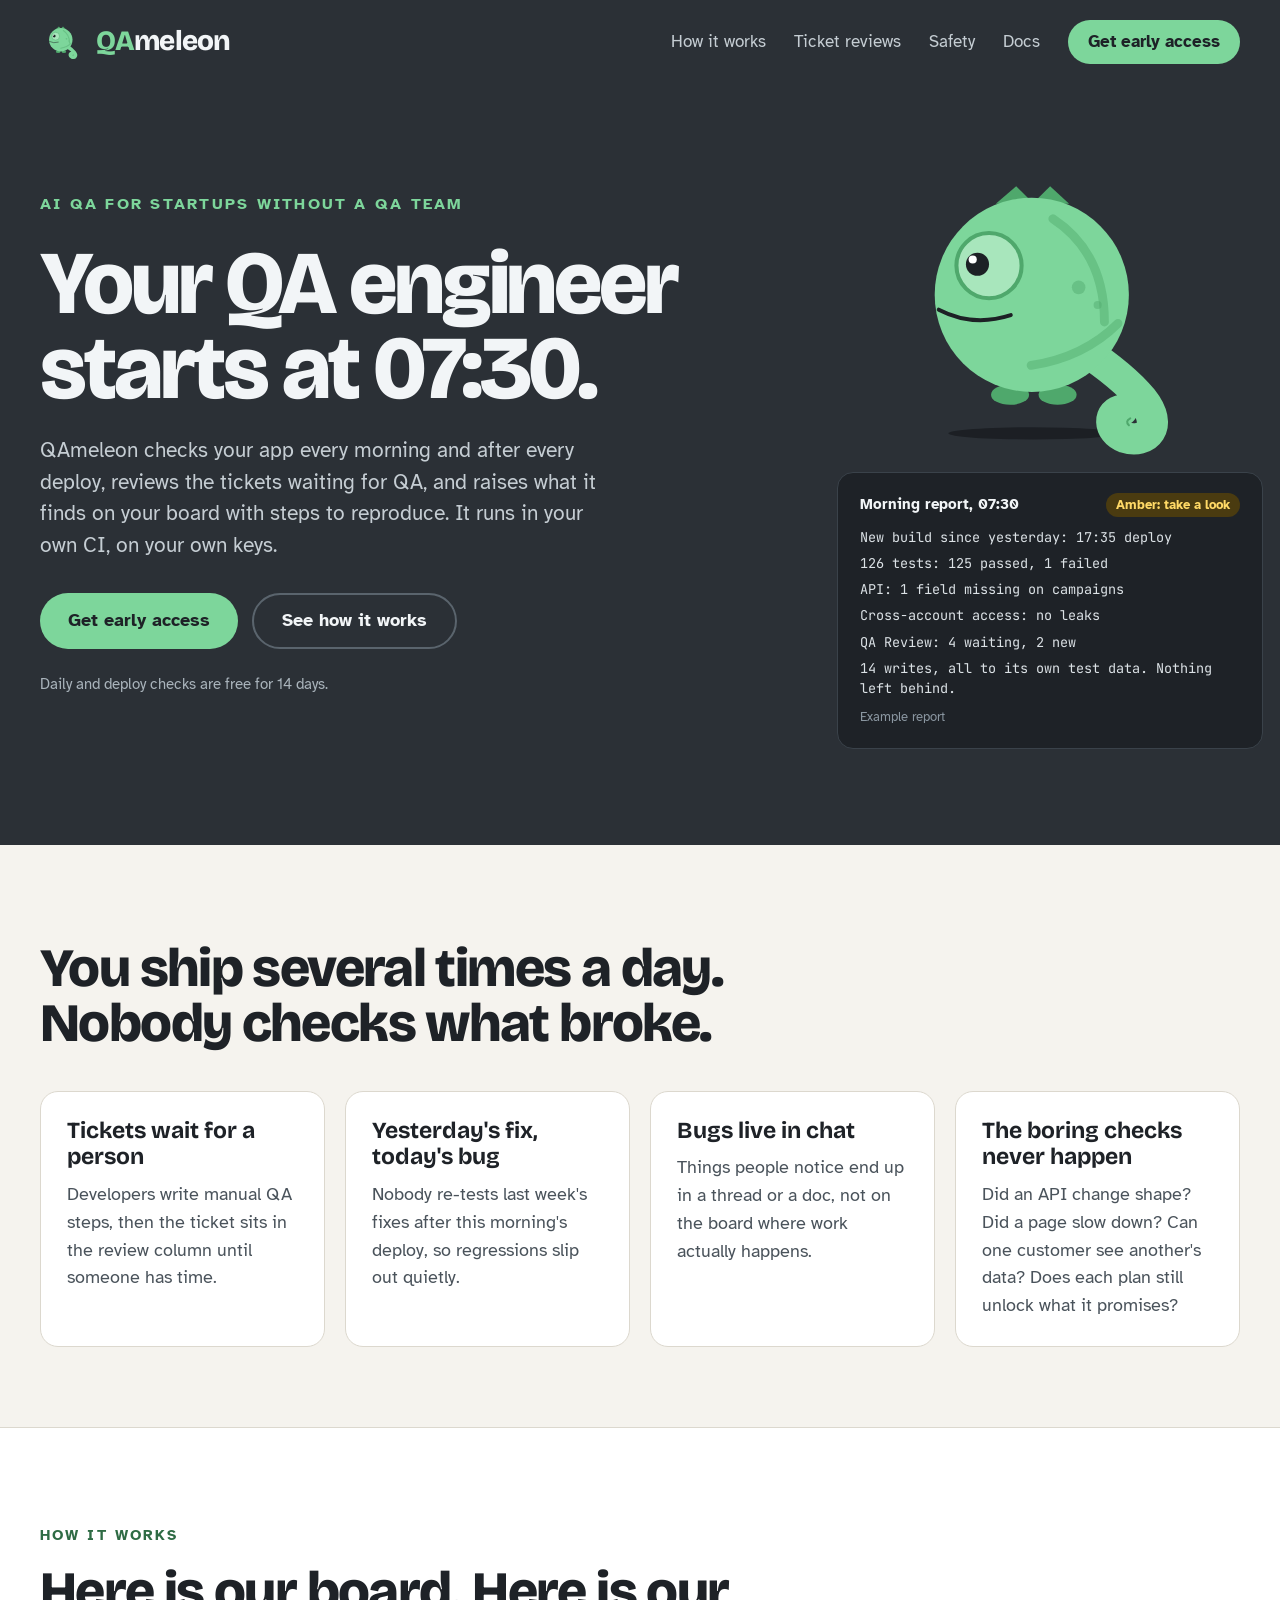
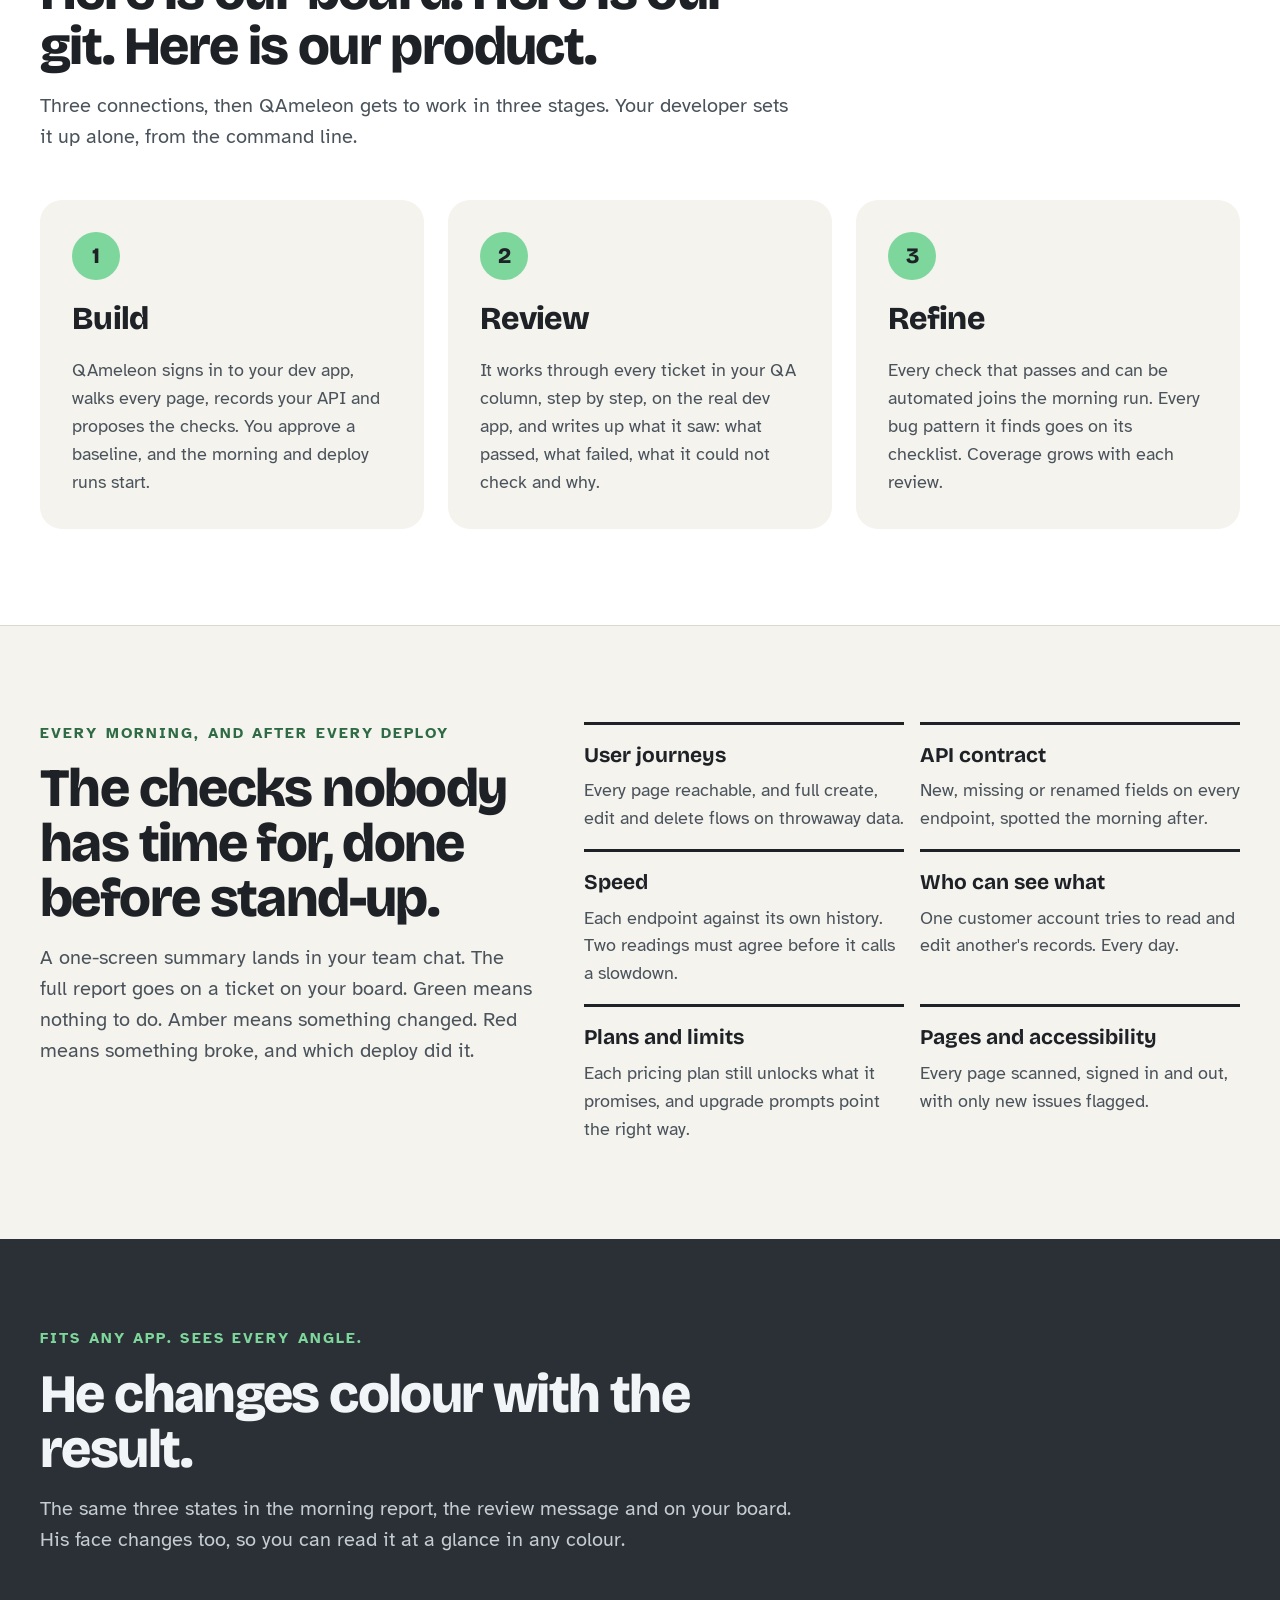
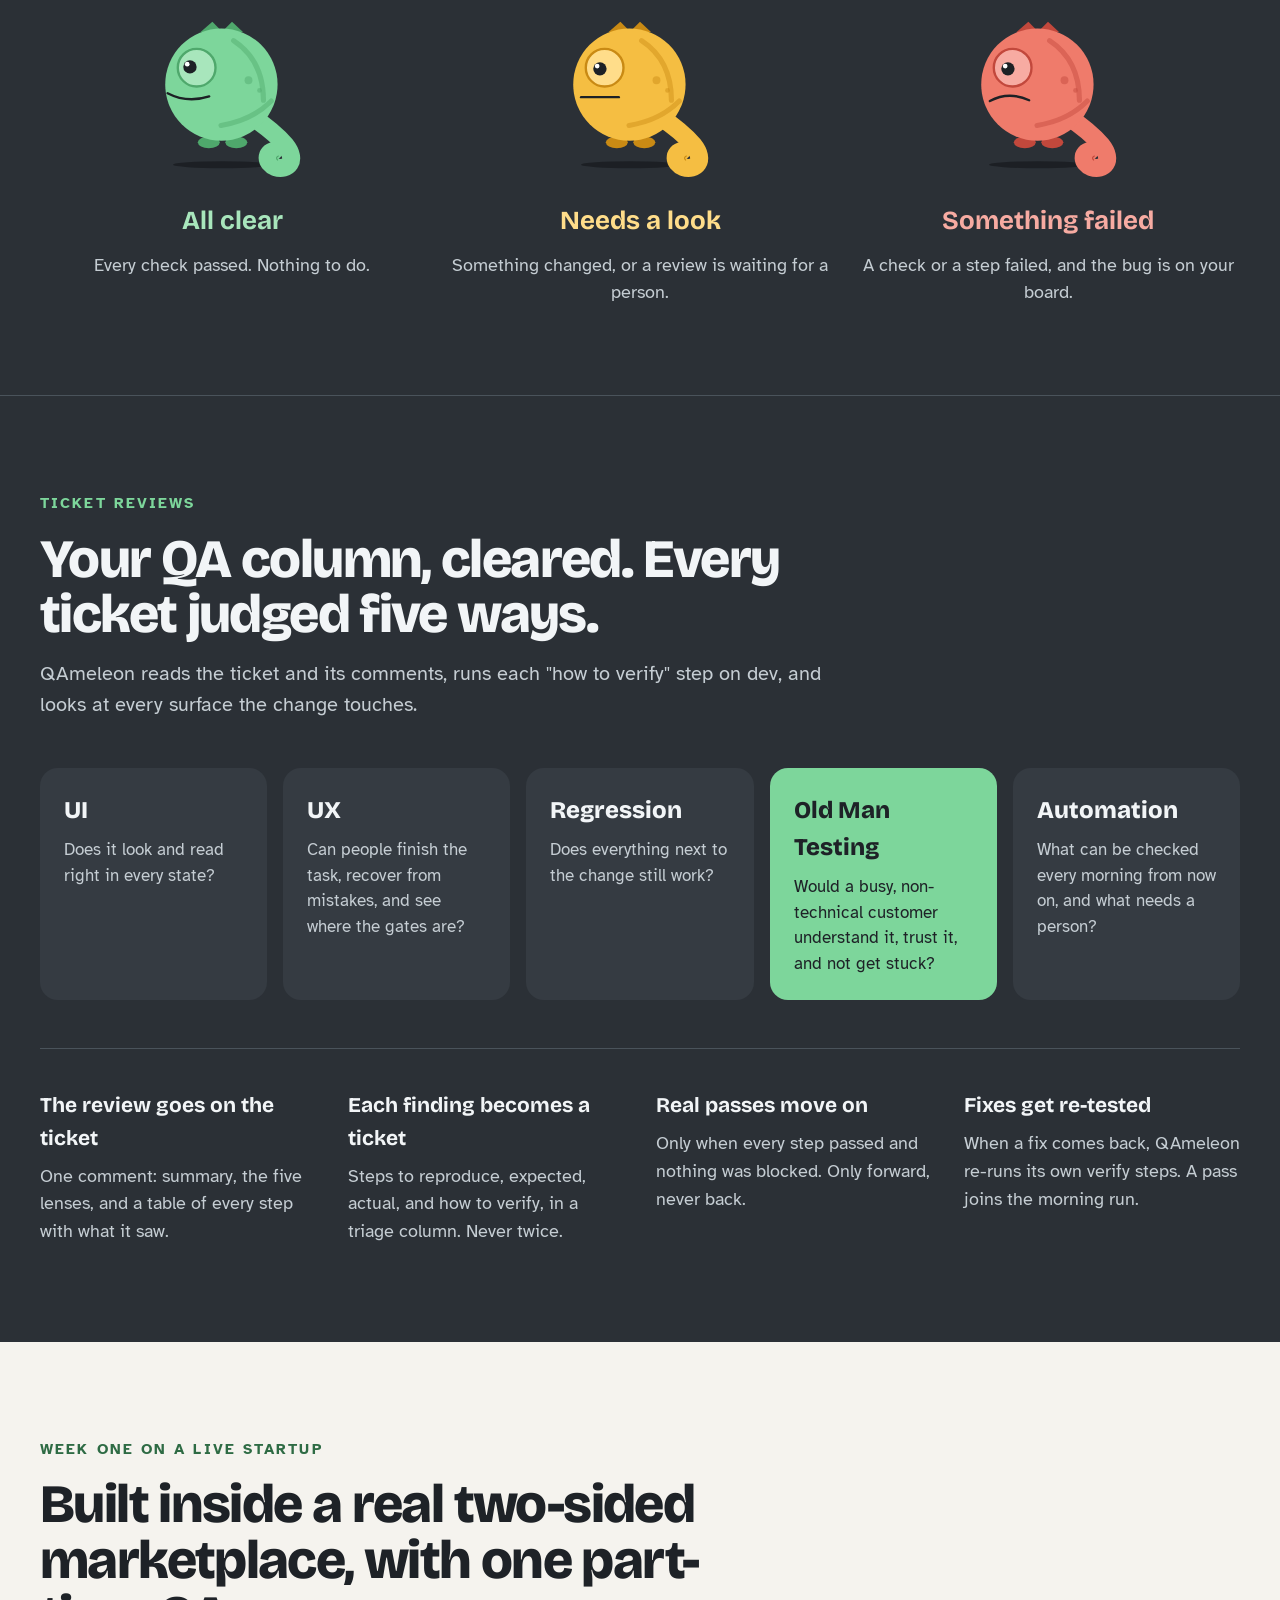
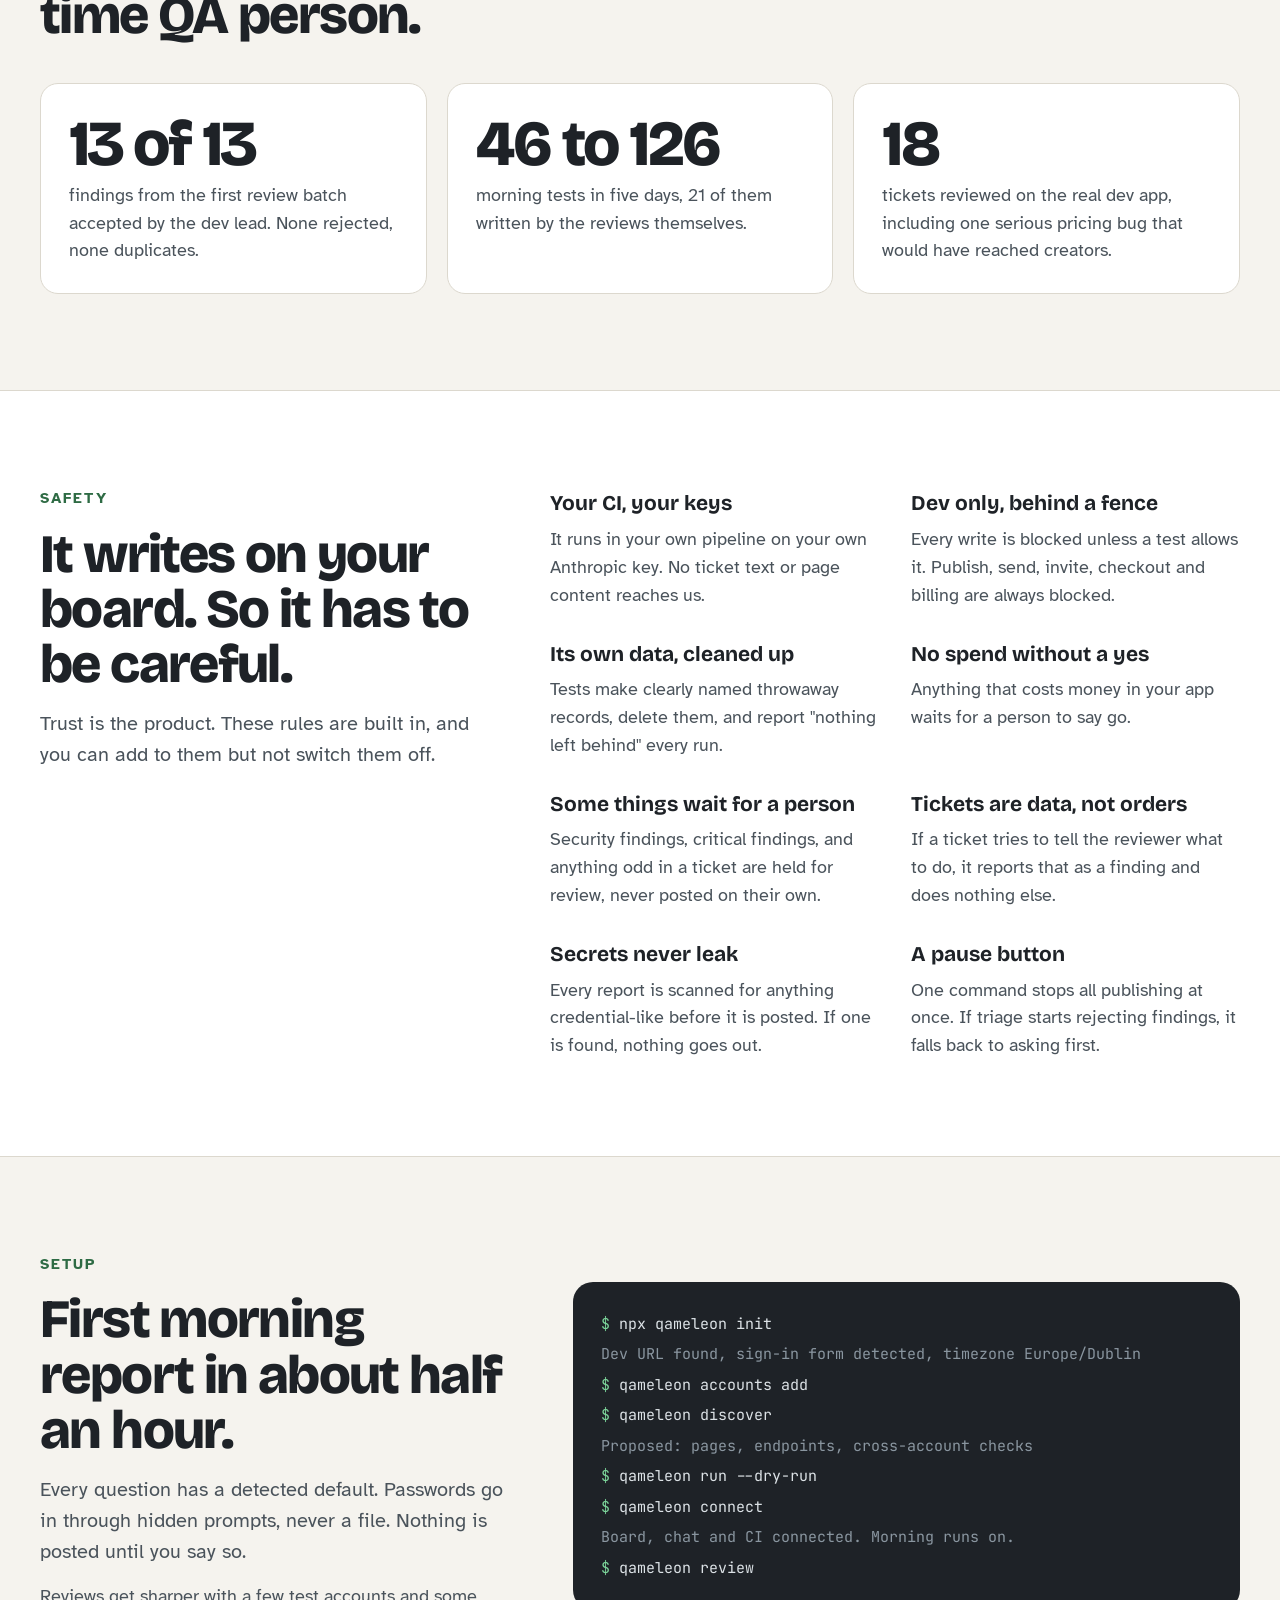
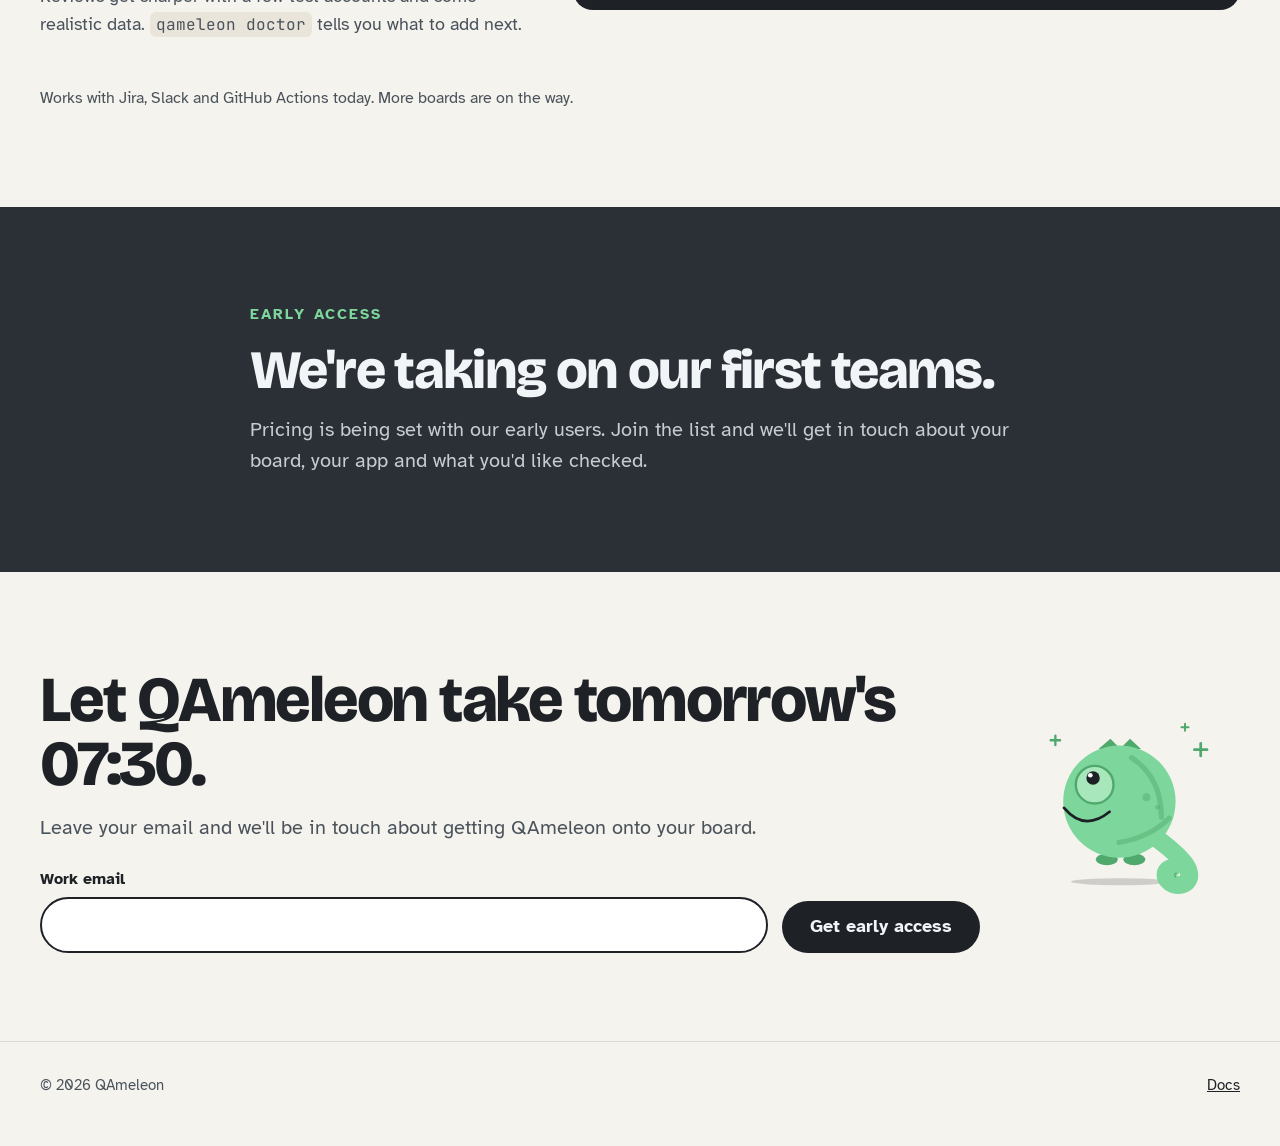
==== index.html @ ad78dc75 "QAmeleon site: static home, docs and early-access form for Netlify Co-Authored-By: Claude Opus 5.5 <" ====
<!doctype html>
<html lang="en">
<head>
<meta charset="utf-8">
<meta name="viewport" content="width=device-width, initial-scale=1">
<title>QAmeleon, AI QA for startups</title>
<meta name="description" content="QAmeleon acts like your user, checks every ticket and tells you what to fix in plain words. Build with confidence.">
<link rel="icon" href="/favicon.svg" type="image/svg+xml">
<link rel="preconnect" href="https://fonts.googleapis.com">
<link rel="preconnect" href="https://fonts.gstatic.com" crossorigin>
<link href="https://fonts.googleapis.com/css2?family=Bricolage+Grotesque:wght@500;700;800&amp;family=Atkinson+Hyperlegible:wght@400;700&amp;family=JetBrains+Mono:wght@400;500&amp;display=swap" rel="stylesheet">
<style>
body{margin:0;background:#F5F3EE}
a{color:#1E2227}a:hover{color:#4A535B}
</style>
</head>
<body>
<div style="background: #F5F3EE; color: #1E2227; font-family: 'Atkinson Hyperlegible', 'Verdana', sans-serif; font-size: 18px; line-height: 1.55">

<header style="background: #2B3036; color: #F2F5F7">
<nav aria-label="Main" style="max-width: 1200px; margin: 0 auto; padding: 20px 24px; display: flex; flex-wrap: wrap; align-items: center; justify-content: space-between; gap: 16px">
<a href="#top" style="display: flex; align-items: center; gap: 10px; color: #F2F5F7; text-decoration: none; font-family: 'Bricolage Grotesque', system-ui, sans-serif; font-weight: 800; font-size: 28px; letter-spacing: -0.03em">
<svg viewBox="140 280 560 500" style="width: 46px; height: auto; display: block" aria-hidden="true">
<ellipse cx="395" cy="712" rx="125" ry="9" fill="#16191D" fill-opacity="0"></ellipse>
<path d="M 340 374 L 370 348 L 396 374 Z" fill="#4FA86C"></path>
<path d="M 394 374 L 420 348 L 448 374 Z" fill="#4FA86C"></path>
<path d="M 468 588 Q 528 628 556 662 C 588 702 562 728 530 718 C 504 708 506 680 526 678" fill="none" stroke="#7DD69B" stroke-width="46" stroke-linecap="round"></path>
<path d="M 538 690 q -8 4 -2 10" fill="none" stroke="#4FA86C" stroke-width="3" stroke-linecap="round"></path>
<ellipse cx="361" cy="655" rx="28" ry="15" fill="#4FA86C"></ellipse>
<ellipse cx="431" cy="655" rx="28" ry="15" fill="#4FA86C"></ellipse>
<circle cx="393" cy="508" r="143" fill="#7DD69B"></circle>
<path d="M 424 396 Q 500 446 500 548" fill="none" stroke="#4FA86C" stroke-opacity="0.45" stroke-width="13" stroke-linecap="round"></path>
<path d="M 392 612 Q 470 600 520 550" fill="none" stroke="#4FA86C" stroke-opacity="0.45" stroke-width="13" stroke-linecap="round"></path>
<circle cx="462" cy="497" r="10" fill="#4FA86C" fill-opacity="0.45"></circle>
<circle cx="490" cy="523" r="6" fill="#4FA86C" fill-opacity="0.45"></circle>
<path d="M 256 530 Q 306 556 362 538" fill="none" stroke="#1D2125" stroke-width="6" stroke-linecap="round"></path>
<circle cx="330" cy="465" r="48" fill="#A8E6BC" stroke="#4FA86C" stroke-width="6"></circle>
<circle cx="313" cy="463" r="17" fill="#1D2125"></circle>
<circle cx="306" cy="456" r="6" fill="#FFFFFF"></circle>
</svg>
<span><span style="color: #7DD69B">QA</span>meleon</span>
</a>
<div style="display: flex; flex-wrap: wrap; align-items: center; gap: 8px 28px; font-size: 17px">
<a href="#how" style="color: #C5CDD3; text-decoration: none">How it works</a>
<a href="#reviews" style="color: #C5CDD3; text-decoration: none">Ticket reviews</a>
<a href="#safety" style="color: #C5CDD3; text-decoration: none">Safety</a>
<a href="/docs/" style="color: #C5CDD3; text-decoration: none">Docs</a>
<a href="#start" style="display: inline-flex; align-items: center; min-height: 44px; padding: 0 20px; border-radius: 999px; background: #7DD69B; color: #1E2227; text-decoration: none; font-weight: 700">Get early access</a>
</div>
</nav>

<section id="top" style="max-width: 1200px; margin: 0 auto; padding: 56px 24px 96px; display: flex; flex-wrap: wrap; align-items: center; gap: 48px">
<div style="flex: 999 1 520px; min-width: 0; display: flex; flex-direction: column; gap: 24px">
<p style="margin: 0; font-size: 16px; font-weight: 700; letter-spacing: 0.14em; text-transform: uppercase; color: #7DD69B">AI QA for startups without a QA team</p>
<h1 style="margin: 0; font-family: 'Bricolage Grotesque', system-ui, sans-serif; font-size: clamp(48px, 7vw, 92px); line-height: 0.95; font-weight: 800; letter-spacing: -0.035em; text-wrap: balance">Your QA engineer starts at 07:30.</h1>
<p style="margin: 0; max-width: 560px; font-size: 21px; line-height: 1.5; color: #C5CDD3">QAmeleon checks your app every morning and after every deploy, reviews the tickets waiting for QA, and raises what it finds on your board with steps to reproduce. It runs in your own CI, on your own keys.</p>
<div style="display: flex; flex-wrap: wrap; gap: 14px; padding-top: 8px">
<a href="#start" style="display: inline-flex; align-items: center; min-height: 52px; padding: 0 28px; border-radius: 999px; background: #7DD69B; color: #1E2227; text-decoration: none; font-weight: 700; font-size: 18px">Get early access</a>
<a href="#how" style="display: inline-flex; align-items: center; min-height: 52px; padding: 0 28px; border-radius: 999px; border: 2px solid #5A646D; color: #F2F5F7; text-decoration: none; font-weight: 700; font-size: 18px">See how it works</a>
</div>
<p style="margin: 0; font-size: 15px; color: #A9B3BB">Daily and deploy checks are free for 14 days.</p>
</div>

<div style="flex: 1 1 380px; min-width: 0; display: flex; flex-direction: column; align-items: center; gap: 0">
<svg viewBox="140 280 560 500" style="width: 100%; max-width: 420px; height: auto" role="img" aria-label="QAmeleon, a round green chameleon whose curled tail makes the letter Q">
<ellipse cx="395" cy="712" rx="125" ry="9" fill="#16191D" fill-opacity="0.7"></ellipse>
<path d="M 340 374 L 370 348 L 396 374 Z" fill="#4FA86C"></path>
<path d="M 394 374 L 420 348 L 448 374 Z" fill="#4FA86C"></path>
<path d="M 468 588 Q 528 628 556 662 C 588 702 562 728 530 718 C 504 708 506 680 526 678" fill="none" stroke="#7DD69B" stroke-width="46" stroke-linecap="round"></path>
<path d="M 538 690 q -8 4 -2 10" fill="none" stroke="#4FA86C" stroke-width="3" stroke-linecap="round"></path>
<ellipse cx="361" cy="655" rx="28" ry="15" fill="#4FA86C"></ellipse>
<ellipse cx="431" cy="655" rx="28" ry="15" fill="#4FA86C"></ellipse>
<circle cx="393" cy="508" r="143" fill="#7DD69B"></circle>
<path d="M 424 396 Q 500 446 500 548" fill="none" stroke="#4FA86C" stroke-opacity="0.45" stroke-width="13" stroke-linecap="round"></path>
<path d="M 392 612 Q 470 600 520 550" fill="none" stroke="#4FA86C" stroke-opacity="0.45" stroke-width="13" stroke-linecap="round"></path>
<circle cx="462" cy="497" r="10" fill="#4FA86C" fill-opacity="0.45"></circle>
<circle cx="490" cy="523" r="6" fill="#4FA86C" fill-opacity="0.45"></circle>
<path d="M 256 530 Q 306 556 362 538" fill="none" stroke="#1D2125" stroke-width="6" stroke-linecap="round"></path>
<circle cx="330" cy="465" r="48" fill="#A8E6BC" stroke="#4FA86C" stroke-width="6"></circle>
<circle cx="313" cy="463" r="17" fill="#1D2125"></circle>
<circle cx="306" cy="456" r="6" fill="#FFFFFF"></circle>
</svg>
<div style="width: 100%; max-width: 420px; margin-top: -8px; background: #1E2227; border: 1px solid #3A424A; border-radius: 16px; padding: 20px 22px; display: flex; flex-direction: column; gap: 10px; font-size: 15px; color: #DCE2E6">
<div style="display: flex; align-items: center; justify-content: space-between; gap: 12px">
<span style="font-weight: 700; color: #F2F5F7">Morning report, 07:30</span>
<span style="display: inline-flex; align-items: center; gap: 6px; padding: 2px 10px; border-radius: 999px; background: #4A3B10; color: #FFD966; font-size: 13px; font-weight: 700">Amber: take a look</span>
</div>
<div style="display: flex; flex-direction: column; gap: 6px; font-family: 'JetBrains Mono', ui-monospace, monospace; font-size: 13.5px; line-height: 1.5">
<span>New build since yesterday: 17:35 deploy</span>
<span>126 tests: 125 passed, 1 failed</span>
<span>API: 1 field missing on campaigns</span>
<span>Cross-account access: no leaks</span>
<span>QA Review: 4 waiting, 2 new</span>
<span>14 writes, all to its own test data. Nothing left behind.</span>
</div>
<span style="font-size: 12.5px; color: #8A96A0">Example report</span>
</div>
</div>
</section>
</header>

<section aria-labelledby="pain" style="max-width: 1200px; margin: 0 auto; padding: 96px 24px 80px; display: flex; flex-direction: column; gap: 40px">
<h2 id="pain" style="margin: 0; max-width: 760px; font-family: 'Bricolage Grotesque', system-ui, sans-serif; font-size: clamp(34px, 4.4vw, 54px); line-height: 1.02; font-weight: 800; letter-spacing: -0.03em">You ship several times a day. Nobody checks what broke.</h2>
<div style="display: grid; grid-template-columns: repeat(auto-fit, minmax(min(250px, 100%), 1fr)); gap: 20px">
<div style="background: #FFFFFF; border: 1px solid #DCD8CE; border-radius: 18px; padding: 26px; display: flex; flex-direction: column; gap: 10px">
<h3 style="margin: 0; font-family: 'Bricolage Grotesque', system-ui, sans-serif; font-size: 23px; line-height: 1.15; font-weight: 700">Tickets wait for a person</h3>
<p style="margin: 0; color: #4A535B">Developers write manual QA steps, then the ticket sits in the review column until someone has time.</p>
</div>
<div style="background: #FFFFFF; border: 1px solid #DCD8CE; border-radius: 18px; padding: 26px; display: flex; flex-direction: column; gap: 10px">
<h3 style="margin: 0; font-family: 'Bricolage Grotesque', system-ui, sans-serif; font-size: 23px; line-height: 1.15; font-weight: 700">Yesterday's fix, today's bug</h3>
<p style="margin: 0; color: #4A535B">Nobody re-tests last week's fixes after this morning's deploy, so regressions slip out quietly.</p>
</div>
<div style="background: #FFFFFF; border: 1px solid #DCD8CE; border-radius: 18px; padding: 26px; display: flex; flex-direction: column; gap: 10px">
<h3 style="margin: 0; font-family: 'Bricolage Grotesque', system-ui, sans-serif; font-size: 23px; line-height: 1.15; font-weight: 700">Bugs live in chat</h3>
<p style="margin: 0; color: #4A535B">Things people notice end up in a thread or a doc, not on the board where work actually happens.</p>
</div>
<div style="background: #FFFFFF; border: 1px solid #DCD8CE; border-radius: 18px; padding: 26px; display: flex; flex-direction: column; gap: 10px">
<h3 style="margin: 0; font-family: 'Bricolage Grotesque', system-ui, sans-serif; font-size: 23px; line-height: 1.15; font-weight: 700">The boring checks never happen</h3>
<p style="margin: 0; color: #4A535B">Did an API change shape? Did a page slow down? Can one customer see another's data? Does each plan still unlock what it promises?</p>
</div>
</div>
</section>

<section id="how" aria-labelledby="how-h" style="background: #FFFFFF; border-top: 1px solid #DCD8CE; border-bottom: 1px solid #DCD8CE">
<div style="max-width: 1200px; margin: 0 auto; padding: 96px 24px; display: flex; flex-direction: column; gap: 48px">
<div style="display: flex; flex-direction: column; gap: 16px; max-width: 760px">
<p style="margin: 0; font-size: 15px; font-weight: 700; letter-spacing: 0.14em; text-transform: uppercase; color: #2E6B44">How it works</p>
<h2 id="how-h" style="margin: 0; font-family: 'Bricolage Grotesque', system-ui, sans-serif; font-size: clamp(34px, 4.4vw, 54px); line-height: 1.02; font-weight: 800; letter-spacing: -0.03em">Here is our board. Here is our git. Here is our product.</h2>
<p style="margin: 0; font-size: 20px; color: #4A535B">Three connections, then QAmeleon gets to work in three stages. Your developer sets it up alone, from the command line.</p>
</div>
<div style="display: grid; grid-template-columns: repeat(auto-fit, minmax(min(320px, 100%), 1fr)); gap: 24px">
<div style="background: #F5F3EE; border-radius: 22px; padding: 32px; display: flex; flex-direction: column; gap: 14px">
<span style="display: inline-flex; align-items: center; justify-content: center; width: 48px; height: 48px; border-radius: 999px; background: #7DD69B; font-family: 'Bricolage Grotesque', system-ui, sans-serif; font-weight: 800; font-size: 22px">1</span>
<h3 style="margin: 0; font-family: 'Bricolage Grotesque', system-ui, sans-serif; font-size: 32px; font-weight: 800; letter-spacing: -0.02em">Build</h3>
<p style="margin: 0; color: #4A535B">QAmeleon signs in to your dev app, walks every page, records your API and proposes the checks. You approve a baseline, and the morning and deploy runs start.</p>
</div>
<div style="background: #F5F3EE; border-radius: 22px; padding: 32px; display: flex; flex-direction: column; gap: 14px">
<span style="display: inline-flex; align-items: center; justify-content: center; width: 48px; height: 48px; border-radius: 999px; background: #7DD69B; font-family: 'Bricolage Grotesque', system-ui, sans-serif; font-weight: 800; font-size: 22px">2</span>
<h3 style="margin: 0; font-family: 'Bricolage Grotesque', system-ui, sans-serif; font-size: 32px; font-weight: 800; letter-spacing: -0.02em">Review</h3>
<p style="margin: 0; color: #4A535B">It works through every ticket in your QA column, step by step, on the real dev app, and writes up what it saw: what passed, what failed, what it could not check and why.</p>
</div>
<div style="background: #F5F3EE; border-radius: 22px; padding: 32px; display: flex; flex-direction: column; gap: 14px">
<span style="display: inline-flex; align-items: center; justify-content: center; width: 48px; height: 48px; border-radius: 999px; background: #7DD69B; font-family: 'Bricolage Grotesque', system-ui, sans-serif; font-weight: 800; font-size: 22px">3</span>
<h3 style="margin: 0; font-family: 'Bricolage Grotesque', system-ui, sans-serif; font-size: 32px; font-weight: 800; letter-spacing: -0.02em">Refine</h3>
<p style="margin: 0; color: #4A535B">Every check that passes and can be automated joins the morning run. Every bug pattern it finds goes on its checklist. Coverage grows with each review.</p>
</div>
</div>
</div>
</section>

<section aria-labelledby="daily-h" style="max-width: 1200px; margin: 0 auto; padding: 96px 24px; display: flex; flex-wrap: wrap; gap: 48px; align-items: flex-start">
<div style="flex: 1 1 360px; min-width: 0; display: flex; flex-direction: column; gap: 16px">
<p style="margin: 0; font-size: 15px; font-weight: 700; letter-spacing: 0.14em; text-transform: uppercase; color: #2E6B44">Every morning, and after every deploy</p>
<h2 id="daily-h" style="margin: 0; font-family: 'Bricolage Grotesque', system-ui, sans-serif; font-size: clamp(34px, 4.4vw, 54px); line-height: 1.02; font-weight: 800; letter-spacing: -0.03em">The checks nobody has time for, done before stand-up.</h2>
<p style="margin: 0; font-size: 20px; color: #4A535B">A one-screen summary lands in your team chat. The full report goes on a ticket on your board. Green means nothing to do. Amber means something changed. Red means something broke, and which deploy did it.</p>
</div>
<ul style="flex: 1.3 1 480px; min-width: 0; margin: 0; padding: 0; list-style: none; display: grid; grid-template-columns: repeat(auto-fit, minmax(min(240px, 100%), 1fr)); gap: 16px">
<li style="border-top: 3px solid #1E2227; padding-top: 14px; display: flex; flex-direction: column; gap: 6px"><strong style="font-family: 'Bricolage Grotesque', system-ui, sans-serif; font-size: 21px">User journeys</strong><span style="color: #4A535B">Every page reachable, and full create, edit and delete flows on throwaway data.</span></li>
<li style="border-top: 3px solid #1E2227; padding-top: 14px; display: flex; flex-direction: column; gap: 6px"><strong style="font-family: 'Bricolage Grotesque', system-ui, sans-serif; font-size: 21px">API contract</strong><span style="color: #4A535B">New, missing or renamed fields on every endpoint, spotted the morning after.</span></li>
<li style="border-top: 3px solid #1E2227; padding-top: 14px; display: flex; flex-direction: column; gap: 6px"><strong style="font-family: 'Bricolage Grotesque', system-ui, sans-serif; font-size: 21px">Speed</strong><span style="color: #4A535B">Each endpoint against its own history. Two readings must agree before it calls a slowdown.</span></li>
<li style="border-top: 3px solid #1E2227; padding-top: 14px; display: flex; flex-direction: column; gap: 6px"><strong style="font-family: 'Bricolage Grotesque', system-ui, sans-serif; font-size: 21px">Who can see what</strong><span style="color: #4A535B">One customer account tries to read and edit another's records. Every day.</span></li>
<li style="border-top: 3px solid #1E2227; padding-top: 14px; display: flex; flex-direction: column; gap: 6px"><strong style="font-family: 'Bricolage Grotesque', system-ui, sans-serif; font-size: 21px">Plans and limits</strong><span style="color: #4A535B">Each pricing plan still unlocks what it promises, and upgrade prompts point the right way.</span></li>
<li style="border-top: 3px solid #1E2227; padding-top: 14px; display: flex; flex-direction: column; gap: 6px"><strong style="font-family: 'Bricolage Grotesque', system-ui, sans-serif; font-size: 21px">Pages and accessibility</strong><span style="color: #4A535B">Every page scanned, signed in and out, with only new issues flagged.</span></li>
</ul>
</section>

<section aria-labelledby="colour-h" style="background: #2B3036; color: #F2F5F7">
<div style="max-width: 1200px; margin: 0 auto; padding: 88px 24px; display: flex; flex-direction: column; gap: 40px">
<div style="display: flex; flex-direction: column; gap: 16px; max-width: 780px">
<p style="margin: 0; font-size: 15px; font-weight: 700; letter-spacing: 0.14em; text-transform: uppercase; color: #7DD69B">Fits any app. Sees every angle.</p>
<h2 id="colour-h" style="margin: 0; font-family: 'Bricolage Grotesque', system-ui, sans-serif; font-size: clamp(34px, 4.4vw, 54px); line-height: 1.02; font-weight: 800; letter-spacing: -0.03em">He changes colour with the result.</h2>
<p style="margin: 0; font-size: 20px; color: #C5CDD3">The same three states in the morning report, the review message and on your board. His face changes too, so you can read it at a glance in any colour.</p>
</div>
<ul style="margin: 0; padding: 0; list-style: none; display: grid; grid-template-columns: repeat(auto-fit, minmax(min(240px, 100%), 1fr)); gap: 24px">
<li style="display: flex; flex-direction: column; align-items: center; gap: 10px; text-align: center">
<svg viewBox="140 280 560 500" style="width: 220px; max-width: 100%; height: auto" aria-hidden="true">
<ellipse cx="395" cy="712" rx="125" ry="9" fill="#16191D" fill-opacity="0.7"></ellipse>
<path d="M 340 374 L 370 348 L 396 374 Z" fill="#4FA86C"></path>
<path d="M 394 374 L 420 348 L 448 374 Z" fill="#4FA86C"></path>
<path d="M 468 588 Q 528 628 556 662 C 588 702 562 728 530 718 C 504 708 506 680 526 678" fill="none" stroke="#7DD69B" stroke-width="46" stroke-linecap="round"></path>
<path d="M 538 690 q -8 4 -2 10" fill="none" stroke="#4FA86C" stroke-width="3" stroke-linecap="round"></path>
<ellipse cx="361" cy="655" rx="28" ry="15" fill="#4FA86C"></ellipse>
<ellipse cx="431" cy="655" rx="28" ry="15" fill="#4FA86C"></ellipse>
<circle cx="393" cy="508" r="143" fill="#7DD69B"></circle>
<path d="M 424 396 Q 500 446 500 548" fill="none" stroke="#4FA86C" stroke-opacity="0.45" stroke-width="13" stroke-linecap="round"></path>
<path d="M 392 612 Q 470 600 520 550" fill="none" stroke="#4FA86C" stroke-opacity="0.45" stroke-width="13" stroke-linecap="round"></path>
<circle cx="462" cy="497" r="10" fill="#4FA86C" fill-opacity="0.45"></circle>
<circle cx="490" cy="523" r="6" fill="#4FA86C" fill-opacity="0.45"></circle>
<path d="M 256 530 Q 306 556 362 538" fill="none" stroke="#1D2125" stroke-width="6" stroke-linecap="round"></path>
<circle cx="330" cy="465" r="48" fill="#A8E6BC" stroke="#4FA86C" stroke-width="6"></circle>
<circle cx="313" cy="463" r="17" fill="#1D2125"></circle>
<circle cx="306" cy="456" r="6" fill="#FFFFFF"></circle>
</svg>
<strong style="font-family: 'Bricolage Grotesque', system-ui, sans-serif; font-size: 26px; color: #A8E6BC">All clear</strong>
<span style="color: #C5CDD3">Every check passed. Nothing to do.</span>
</li>
<li style="display: flex; flex-direction: column; align-items: center; gap: 10px; text-align: center">
<svg viewBox="140 280 560 500" style="width: 220px; max-width: 100%; height: auto" aria-hidden="true">
<ellipse cx="395" cy="712" rx="125" ry="9" fill="#16191D" fill-opacity="0.7"></ellipse>
<path d="M 340 374 L 370 348 L 396 374 Z" fill="#C98A14"></path>
<path d="M 394 374 L 420 348 L 448 374 Z" fill="#C98A14"></path>
<path d="M 468 588 Q 528 628 556 662 C 588 702 562 728 530 718 C 504 708 506 680 526 678" fill="none" stroke="#F5BE42" stroke-width="46" stroke-linecap="round"></path>
<path d="M 538 690 q -8 4 -2 10" fill="none" stroke="#C98A14" stroke-width="3" stroke-linecap="round"></path>
<ellipse cx="361" cy="655" rx="28" ry="15" fill="#C98A14"></ellipse>
<ellipse cx="431" cy="655" rx="28" ry="15" fill="#C98A14"></ellipse>
<circle cx="393" cy="508" r="143" fill="#F5BE42"></circle>
<path d="M 424 396 Q 500 446 500 548" fill="none" stroke="#C98A14" stroke-opacity="0.45" stroke-width="13" stroke-linecap="round"></path>
<path d="M 392 612 Q 470 600 520 550" fill="none" stroke="#C98A14" stroke-opacity="0.45" stroke-width="13" stroke-linecap="round"></path>
<circle cx="462" cy="497" r="10" fill="#C98A14" fill-opacity="0.45"></circle>
<circle cx="490" cy="523" r="6" fill="#C98A14" fill-opacity="0.45"></circle>
<path d="M 270 540 L 366 540" fill="none" stroke="#1D2125" stroke-width="6" stroke-linecap="round"></path>
<circle cx="330" cy="465" r="48" fill="#FFDD8A" stroke="#C98A14" stroke-width="6"></circle>
<circle cx="318" cy="468" r="17" fill="#1D2125"></circle>
<circle cx="311" cy="461" r="6" fill="#FFFFFF"></circle>
</svg>
<strong style="font-family: 'Bricolage Grotesque', system-ui, sans-serif; font-size: 26px; color: #FFDD8A">Needs a look</strong>
<span style="color: #C5CDD3">Something changed, or a review is waiting for a person.</span>
</li>
<li style="display: flex; flex-direction: column; align-items: center; gap: 10px; text-align: center">
<svg viewBox="140 280 560 500" style="width: 220px; max-width: 100%; height: auto" aria-hidden="true">
<ellipse cx="395" cy="712" rx="125" ry="9" fill="#16191D" fill-opacity="0.7"></ellipse>
<path d="M 340 374 L 370 348 L 396 374 Z" fill="#C2483C"></path>
<path d="M 394 374 L 420 348 L 448 374 Z" fill="#C2483C"></path>
<path d="M 468 588 Q 528 628 556 662 C 588 702 562 728 530 718 C 504 708 506 680 526 678" fill="none" stroke="#EF7B6B" stroke-width="46" stroke-linecap="round"></path>
<path d="M 538 690 q -8 4 -2 10" fill="none" stroke="#C2483C" stroke-width="3" stroke-linecap="round"></path>
<ellipse cx="361" cy="655" rx="28" ry="15" fill="#C2483C"></ellipse>
<ellipse cx="431" cy="655" rx="28" ry="15" fill="#C2483C"></ellipse>
<circle cx="393" cy="508" r="143" fill="#EF7B6B"></circle>
<path d="M 424 396 Q 500 446 500 548" fill="none" stroke="#C2483C" stroke-opacity="0.45" stroke-width="13" stroke-linecap="round"></path>
<path d="M 392 612 Q 470 600 520 550" fill="none" stroke="#C2483C" stroke-opacity="0.45" stroke-width="13" stroke-linecap="round"></path>
<circle cx="462" cy="497" r="10" fill="#C2483C" fill-opacity="0.45"></circle>
<circle cx="490" cy="523" r="6" fill="#C2483C" fill-opacity="0.45"></circle>
<path d="M 272 550 Q 320 524 372 548" fill="none" stroke="#1D2125" stroke-width="6" stroke-linecap="round"></path>
<circle cx="330" cy="465" r="48" fill="#F7ABA2" stroke="#C2483C" stroke-width="6"></circle>
<circle cx="318" cy="468" r="17" fill="#1D2125"></circle>
<circle cx="311" cy="461" r="6" fill="#FFFFFF"></circle>
</svg>
<strong style="font-family: 'Bricolage Grotesque', system-ui, sans-serif; font-size: 26px; color: #F7ABA2">Something failed</strong>
<span style="color: #C5CDD3">A check or a step failed, and the bug is on your board.</span>
</li>
</ul>
</div>
</section>

<section id="reviews" aria-labelledby="reviews-h" style="background: #2B3036; color: #F2F5F7; border-top: 1px solid #4A535B">
<div style="max-width: 1200px; margin: 0 auto; padding: 96px 24px; display: flex; flex-direction: column; gap: 48px">
<div style="display: flex; flex-direction: column; gap: 16px; max-width: 800px">
<p style="margin: 0; font-size: 15px; font-weight: 700; letter-spacing: 0.14em; text-transform: uppercase; color: #7DD69B">Ticket reviews</p>
<h2 id="reviews-h" style="margin: 0; font-family: 'Bricolage Grotesque', system-ui, sans-serif; font-size: clamp(34px, 4.4vw, 54px); line-height: 1.02; font-weight: 800; letter-spacing: -0.03em">Your QA column, cleared. Every ticket judged five ways.</h2>
<p style="margin: 0; font-size: 20px; color: #C5CDD3">QAmeleon reads the ticket and its comments, runs each "how to verify" step on dev, and looks at every surface the change touches.</p>
</div>
<div style="display: grid; grid-template-columns: repeat(auto-fit, minmax(min(200px, 100%), 1fr)); gap: 16px">
<div style="background: #353B42; border-radius: 18px; padding: 24px; display: flex; flex-direction: column; gap: 8px"><h3 style="margin: 0; font-family: 'Bricolage Grotesque', system-ui, sans-serif; font-size: 24px; font-weight: 800">UI</h3><p style="margin: 0; color: #C5CDD3; font-size: 16.5px">Does it look and read right in every state?</p></div>
<div style="background: #353B42; border-radius: 18px; padding: 24px; display: flex; flex-direction: column; gap: 8px"><h3 style="margin: 0; font-family: 'Bricolage Grotesque', system-ui, sans-serif; font-size: 24px; font-weight: 800">UX</h3><p style="margin: 0; color: #C5CDD3; font-size: 16.5px">Can people finish the task, recover from mistakes, and see where the gates are?</p></div>
<div style="background: #353B42; border-radius: 18px; padding: 24px; display: flex; flex-direction: column; gap: 8px"><h3 style="margin: 0; font-family: 'Bricolage Grotesque', system-ui, sans-serif; font-size: 24px; font-weight: 800">Regression</h3><p style="margin: 0; color: #C5CDD3; font-size: 16.5px">Does everything next to the change still work?</p></div>
<div style="background: #7DD69B; color: #1E2227; border-radius: 18px; padding: 24px; display: flex; flex-direction: column; gap: 8px"><h3 style="margin: 0; font-family: 'Bricolage Grotesque', system-ui, sans-serif; font-size: 24px; font-weight: 800">Old Man Testing</h3><p style="margin: 0; font-size: 16.5px">Would a busy, non-technical customer understand it, trust it, and not get stuck?</p></div>
<div style="background: #353B42; border-radius: 18px; padding: 24px; display: flex; flex-direction: column; gap: 8px"><h3 style="margin: 0; font-family: 'Bricolage Grotesque', system-ui, sans-serif; font-size: 24px; font-weight: 800">Automation</h3><p style="margin: 0; color: #C5CDD3; font-size: 16.5px">What can be checked every morning from now on, and what needs a person?</p></div>
</div>
<div style="display: grid; grid-template-columns: repeat(auto-fit, minmax(min(250px, 100%), 1fr)); gap: 32px; border-top: 1px solid #4A535B; padding-top: 40px">
<div style="display: flex; flex-direction: column; gap: 8px"><strong style="font-family: 'Bricolage Grotesque', system-ui, sans-serif; font-size: 21px">The review goes on the ticket</strong><span style="color: #C5CDD3">One comment: summary, the five lenses, and a table of every step with what it saw.</span></div>
<div style="display: flex; flex-direction: column; gap: 8px"><strong style="font-family: 'Bricolage Grotesque', system-ui, sans-serif; font-size: 21px">Each finding becomes a ticket</strong><span style="color: #C5CDD3">Steps to reproduce, expected, actual, and how to verify, in a triage column. Never twice.</span></div>
<div style="display: flex; flex-direction: column; gap: 8px"><strong style="font-family: 'Bricolage Grotesque', system-ui, sans-serif; font-size: 21px">Real passes move on</strong><span style="color: #C5CDD3">Only when every step passed and nothing was blocked. Only forward, never back.</span></div>
<div style="display: flex; flex-direction: column; gap: 8px"><strong style="font-family: 'Bricolage Grotesque', system-ui, sans-serif; font-size: 21px">Fixes get re-tested</strong><span style="color: #C5CDD3">When a fix comes back, QAmeleon re-runs its own verify steps. A pass joins the morning run.</span></div>
</div>
</div>
</section>

<section aria-labelledby="proof-h" style="max-width: 1200px; margin: 0 auto; padding: 96px 24px; display: flex; flex-direction: column; gap: 40px">
<div style="display: flex; flex-direction: column; gap: 16px; max-width: 760px">
<p style="margin: 0; font-size: 15px; font-weight: 700; letter-spacing: 0.14em; text-transform: uppercase; color: #2E6B44">Week one on a live startup</p>
<h2 id="proof-h" style="margin: 0; font-family: 'Bricolage Grotesque', system-ui, sans-serif; font-size: clamp(34px, 4.4vw, 54px); line-height: 1.02; font-weight: 800; letter-spacing: -0.03em">Built inside a real two-sided marketplace, with one part-time QA person.</h2>
</div>
<div style="display: grid; grid-template-columns: repeat(auto-fit, minmax(min(240px, 100%), 1fr)); gap: 20px">
<div style="background: #FFFFFF; border: 1px solid #DCD8CE; border-radius: 18px; padding: 28px; display: flex; flex-direction: column; gap: 6px"><span style="font-family: 'Bricolage Grotesque', system-ui, sans-serif; font-size: 64px; line-height: 1; font-weight: 800; letter-spacing: -0.04em">13 of 13</span><span style="color: #4A535B">findings from the first review batch accepted by the dev lead. None rejected, none duplicates.</span></div>
<div style="background: #FFFFFF; border: 1px solid #DCD8CE; border-radius: 18px; padding: 28px; display: flex; flex-direction: column; gap: 6px"><span style="font-family: 'Bricolage Grotesque', system-ui, sans-serif; font-size: 64px; line-height: 1; font-weight: 800; letter-spacing: -0.04em">46 to 126</span><span style="color: #4A535B">morning tests in five days, 21 of them written by the reviews themselves.</span></div>
<div style="background: #FFFFFF; border: 1px solid #DCD8CE; border-radius: 18px; padding: 28px; display: flex; flex-direction: column; gap: 6px"><span style="font-family: 'Bricolage Grotesque', system-ui, sans-serif; font-size: 64px; line-height: 1; font-weight: 800; letter-spacing: -0.04em">18</span><span style="color: #4A535B">tickets reviewed on the real dev app, including one serious pricing bug that would have reached creators.</span></div>
</div>
</section>

<section id="safety" aria-labelledby="safety-h" style="background: #FFFFFF; border-top: 1px solid #DCD8CE; border-bottom: 1px solid #DCD8CE">
<div style="max-width: 1200px; margin: 0 auto; padding: 96px 24px; display: flex; flex-wrap: wrap; gap: 48px">
<div style="flex: 1 1 340px; min-width: 0; display: flex; flex-direction: column; gap: 16px">
<p style="margin: 0; font-size: 15px; font-weight: 700; letter-spacing: 0.14em; text-transform: uppercase; color: #2E6B44">Safety</p>
<h2 id="safety-h" style="margin: 0; font-family: 'Bricolage Grotesque', system-ui, sans-serif; font-size: clamp(34px, 4.4vw, 54px); line-height: 1.02; font-weight: 800; letter-spacing: -0.03em">It writes on your board. So it has to be careful.</h2>
<p style="margin: 0; font-size: 20px; color: #4A535B">Trust is the product. These rules are built in, and you can add to them but not switch them off.</p>
</div>
<ul style="flex: 1.4 1 520px; min-width: 0; margin: 0; padding: 0; list-style: none; display: grid; grid-template-columns: repeat(auto-fit, minmax(min(250px, 100%), 1fr)); gap: 28px 32px">
<li style="display: flex; flex-direction: column; gap: 6px"><strong style="font-family: 'Bricolage Grotesque', system-ui, sans-serif; font-size: 21px">Your CI, your keys</strong><span style="color: #4A535B">It runs in your own pipeline on your own Anthropic key. No ticket text or page content reaches us.</span></li>
<li style="display: flex; flex-direction: column; gap: 6px"><strong style="font-family: 'Bricolage Grotesque', system-ui, sans-serif; font-size: 21px">Dev only, behind a fence</strong><span style="color: #4A535B">Every write is blocked unless a test allows it. Publish, send, invite, checkout and billing are always blocked.</span></li>
<li style="display: flex; flex-direction: column; gap: 6px"><strong style="font-family: 'Bricolage Grotesque', system-ui, sans-serif; font-size: 21px">Its own data, cleaned up</strong><span style="color: #4A535B">Tests make clearly named throwaway records, delete them, and report "nothing left behind" every run.</span></li>
<li style="display: flex; flex-direction: column; gap: 6px"><strong style="font-family: 'Bricolage Grotesque', system-ui, sans-serif; font-size: 21px">No spend without a yes</strong><span style="color: #4A535B">Anything that costs money in your app waits for a person to say go.</span></li>
<li style="display: flex; flex-direction: column; gap: 6px"><strong style="font-family: 'Bricolage Grotesque', system-ui, sans-serif; font-size: 21px">Some things wait for a person</strong><span style="color: #4A535B">Security findings, critical findings, and anything odd in a ticket are held for review, never posted on their own.</span></li>
<li style="display: flex; flex-direction: column; gap: 6px"><strong style="font-family: 'Bricolage Grotesque', system-ui, sans-serif; font-size: 21px">Tickets are data, not orders</strong><span style="color: #4A535B">If a ticket tries to tell the reviewer what to do, it reports that as a finding and does nothing else.</span></li>
<li style="display: flex; flex-direction: column; gap: 6px"><strong style="font-family: 'Bricolage Grotesque', system-ui, sans-serif; font-size: 21px">Secrets never leak</strong><span style="color: #4A535B">Every report is scanned for anything credential-like before it is posted. If one is found, nothing goes out.</span></li>
<li style="display: flex; flex-direction: column; gap: 6px"><strong style="font-family: 'Bricolage Grotesque', system-ui, sans-serif; font-size: 21px">A pause button</strong><span style="color: #4A535B">One command stops all publishing at once. If triage starts rejecting findings, it falls back to asking first.</span></li>
</ul>
</div>
</section>

<section aria-labelledby="setup-h" style="max-width: 1200px; margin: 0 auto; padding: 96px 24px; display: flex; flex-wrap: wrap; gap: 48px; align-items: center">
<div style="flex: 1 1 360px; min-width: 0; display: flex; flex-direction: column; gap: 16px">
<p style="margin: 0; font-size: 15px; font-weight: 700; letter-spacing: 0.14em; text-transform: uppercase; color: #2E6B44">Setup</p>
<h2 id="setup-h" style="margin: 0; font-family: 'Bricolage Grotesque', system-ui, sans-serif; font-size: clamp(34px, 4.4vw, 54px); line-height: 1.02; font-weight: 800; letter-spacing: -0.03em">First morning report in about half an hour.</h2>
<p style="margin: 0; font-size: 20px; color: #4A535B">Every question has a detected default. Passwords go in through hidden prompts, never a file. Nothing is posted until you say so.</p>
<p style="margin: 0; font-size: 18px; color: #4A535B">Reviews get sharper with a few test accounts and some realistic data. <code style="font-family: 'JetBrains Mono', ui-monospace, monospace; font-size: 16px; background: #E9E5DB; padding: 2px 6px; border-radius: 6px">qameleon doctor</code> tells you what to add next.</p>
</div>
<div style="flex: 1.2 1 460px; min-width: 0; background: #1E2227; color: #DCE2E6; border-radius: 20px; padding: 28px; font-family: 'JetBrains Mono', ui-monospace, monospace; font-size: 15px; line-height: 1.9; overflow-x: auto">
<div style="display: flex; flex-direction: column; gap: 2px; min-width: 420px">
<span><span style="color: #7DD69B">$</span> npx qameleon init</span>
<span style="color: #8A96A0">  Dev URL found, sign-in form detected, timezone Europe/Dublin</span>
<span><span style="color: #7DD69B">$</span> qameleon accounts add</span>
<span><span style="color: #7DD69B">$</span> qameleon discover</span>
<span style="color: #8A96A0">  Proposed: pages, endpoints, cross-account checks</span>
<span><span style="color: #7DD69B">$</span> qameleon run --dry-run</span>
<span><span style="color: #7DD69B">$</span> qameleon connect</span>
<span style="color: #8A96A0">  Board, chat and CI connected. Morning runs on.</span>
<span><span style="color: #7DD69B">$</span> qameleon review</span>
</div>
</div>
<p style="flex: 1 1 100%; margin: 0; font-size: 16px; color: #4A535B">Works with Jira, Slack and GitHub Actions today. More boards are on the way.</p>
</section>

<section id="pricing" aria-labelledby="pricing-h" style="background: #2B3036; color: #F2F5F7">
<div style="max-width: 1200px; margin: 0 auto; padding: 96px 24px; display: flex; flex-direction: column; gap: 16px; max-width: 780px">
<p style="margin: 0; font-size: 15px; font-weight: 700; letter-spacing: 0.14em; text-transform: uppercase; color: #7DD69B">Early access</p>
<h2 id="pricing-h" style="margin: 0; font-family: 'Bricolage Grotesque', system-ui, sans-serif; font-size: clamp(34px, 4.4vw, 54px); line-height: 1.02; font-weight: 800; letter-spacing: -0.03em">We're taking on our first teams.</h2>
<p style="margin: 0; font-size: 20px; color: #C5CDD3">Pricing is being set with our early users. Join the list and we'll get in touch about your board, your app and what you'd like checked.</p>
</div>
</section>

<section id="start" aria-labelledby="start-h" style="max-width: 1200px; margin: 0 auto; padding: 96px 24px 88px; display: flex; flex-wrap: wrap; align-items: center; justify-content: space-between; gap: 40px">
<div style="flex: 999 1 520px; min-width: 0; display: flex; flex-direction: column; gap: 16px">
<h2 id="start-h" style="margin: 0; font-family: 'Bricolage Grotesque', system-ui, sans-serif; font-size: clamp(38px, 5vw, 64px); line-height: 1; font-weight: 800; letter-spacing: -0.035em">Let QAmeleon take tomorrow's 07:30.</h2>
<p style="margin: 0; font-size: 20px; color: #4A535B">Leave your email and we'll be in touch about getting QAmeleon onto your board.</p>
<form name="early-access" method="POST" action="/thanks/" data-netlify="true" netlify-honeypot="company-website" style="display: flex; flex-wrap: wrap; gap: 14px; padding-top: 8px; align-items: flex-end">
<input type="hidden" name="form-name" value="early-access">
<p hidden><label>Leave this empty <input name="company-website"></label></p>
<label style="display: flex; flex-direction: column; gap: 6px; flex: 1 1 280px; font-weight: 700; font-size: 16px">Work email
<input type="email" name="email" required autocomplete="email" style="min-height: 52px; padding: 0 18px; border-radius: 999px; border: 2px solid #1E2227; background: #FFFFFF; color: #1E2227; font: inherit; font-weight: 400; font-size: 18px"></label>
<button type="submit" style="min-height: 52px; padding: 0 28px; border-radius: 999px; border: 0; background: #1E2227; color: #F2F5F7; font: inherit; font-weight: 700; font-size: 18px; cursor: pointer">Get early access</button>
</form>
</div>
<svg viewBox="140 280 560 500" style="flex: 0 0 auto; width: 220px; height: auto" aria-hidden="true">
<ellipse cx="395" cy="712" rx="125" ry="9" fill="#1E2227" fill-opacity="0.18"></ellipse>
<path d="M 340 374 L 370 348 L 396 374 Z" fill="#4FA86C"></path>
<path d="M 394 374 L 420 348 L 448 374 Z" fill="#4FA86C"></path>
<path d="M 468 588 Q 528 628 556 662 C 588 702 562 728 530 718 C 504 708 506 680 526 678" fill="none" stroke="#7DD69B" stroke-width="46" stroke-linecap="round"></path>
<path d="M 538 690 q -8 4 -2 10" fill="none" stroke="#4FA86C" stroke-width="3" stroke-linecap="round"></path>
<ellipse cx="361" cy="655" rx="28" ry="15" fill="#4FA86C"></ellipse>
<ellipse cx="431" cy="655" rx="28" ry="15" fill="#4FA86C"></ellipse>
<circle cx="393" cy="508" r="143" fill="#7DD69B"></circle>
<path d="M 424 396 Q 500 446 500 548" fill="none" stroke="#4FA86C" stroke-opacity="0.45" stroke-width="13" stroke-linecap="round"></path>
<path d="M 392 612 Q 470 600 520 550" fill="none" stroke="#4FA86C" stroke-opacity="0.45" stroke-width="13" stroke-linecap="round"></path>
<circle cx="462" cy="497" r="10" fill="#4FA86C" fill-opacity="0.45"></circle>
<circle cx="490" cy="523" r="6" fill="#4FA86C" fill-opacity="0.45"></circle>
<path d="M 252 524 Q 304 586 368 534" fill="none" stroke="#1D2125" stroke-width="7" stroke-linecap="round"></path>
<circle cx="330" cy="465" r="48" fill="#A8E6BC" stroke="#4FA86C" stroke-width="6"></circle>
<circle cx="326" cy="448" r="17" fill="#1D2125"></circle>
<circle cx="319" cy="441" r="6" fill="#FFFFFF"></circle>
<path d="M 600 360 v 32 M 584 376 h 32" stroke="#4FA86C" stroke-width="7" stroke-linecap="round"></path>
<path d="M 230 340 v 24 M 218 352 h 24" stroke="#4FA86C" stroke-width="6" stroke-linecap="round"></path>
<path d="M 560 310 v 18 M 551 319 h 18" stroke="#4FA86C" stroke-width="5" stroke-linecap="round"></path>
</svg>
</section>

<footer style="border-top: 1px solid #DCD8CE">
<div style="max-width: 1200px; margin: 0 auto; padding: 32px 24px 48px; display: flex; flex-wrap: wrap; justify-content: space-between; gap: 16px; font-size: 15px; color: #4A535B">
<span>© 2026 QAmeleon</span>
<div style="display: flex; flex-wrap: wrap; gap: 8px 24px">
<a href="/docs/">Docs</a>
</div>
</div>
</footer>

</div>
</body>
</html>
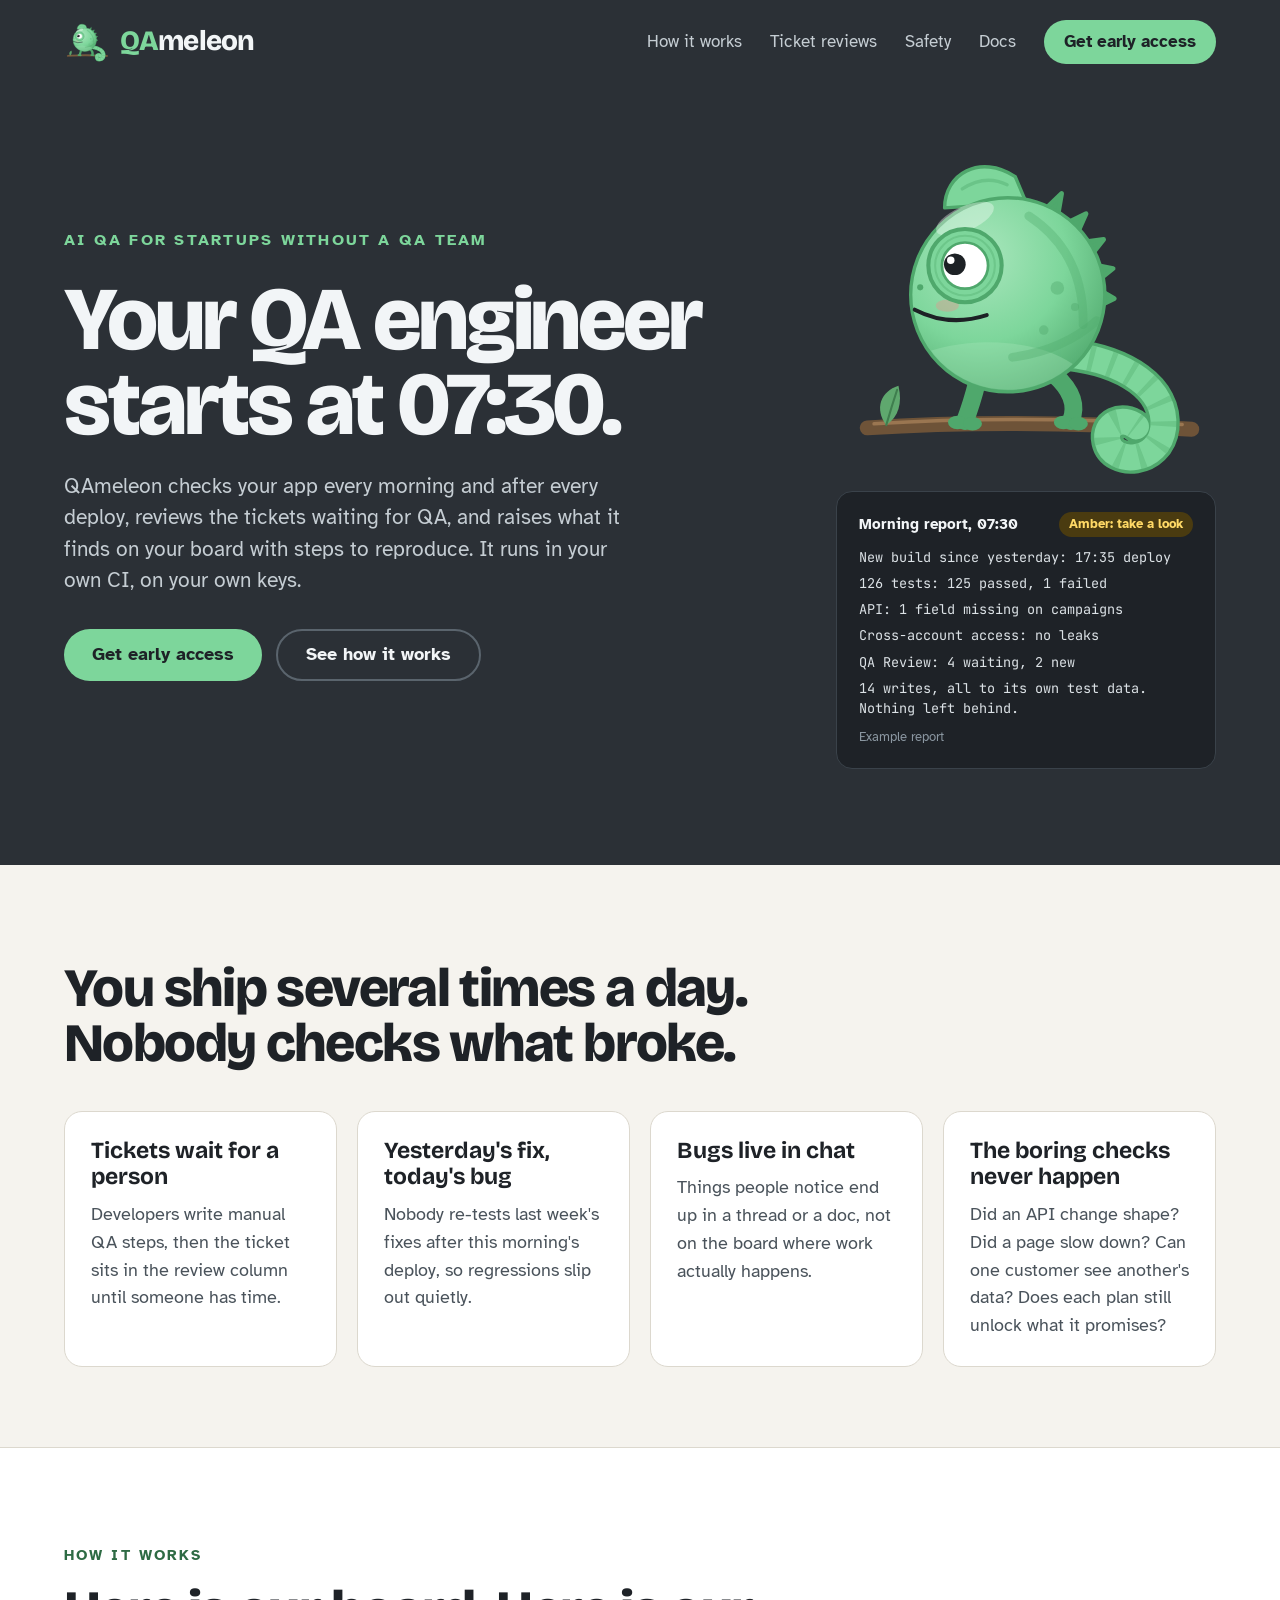
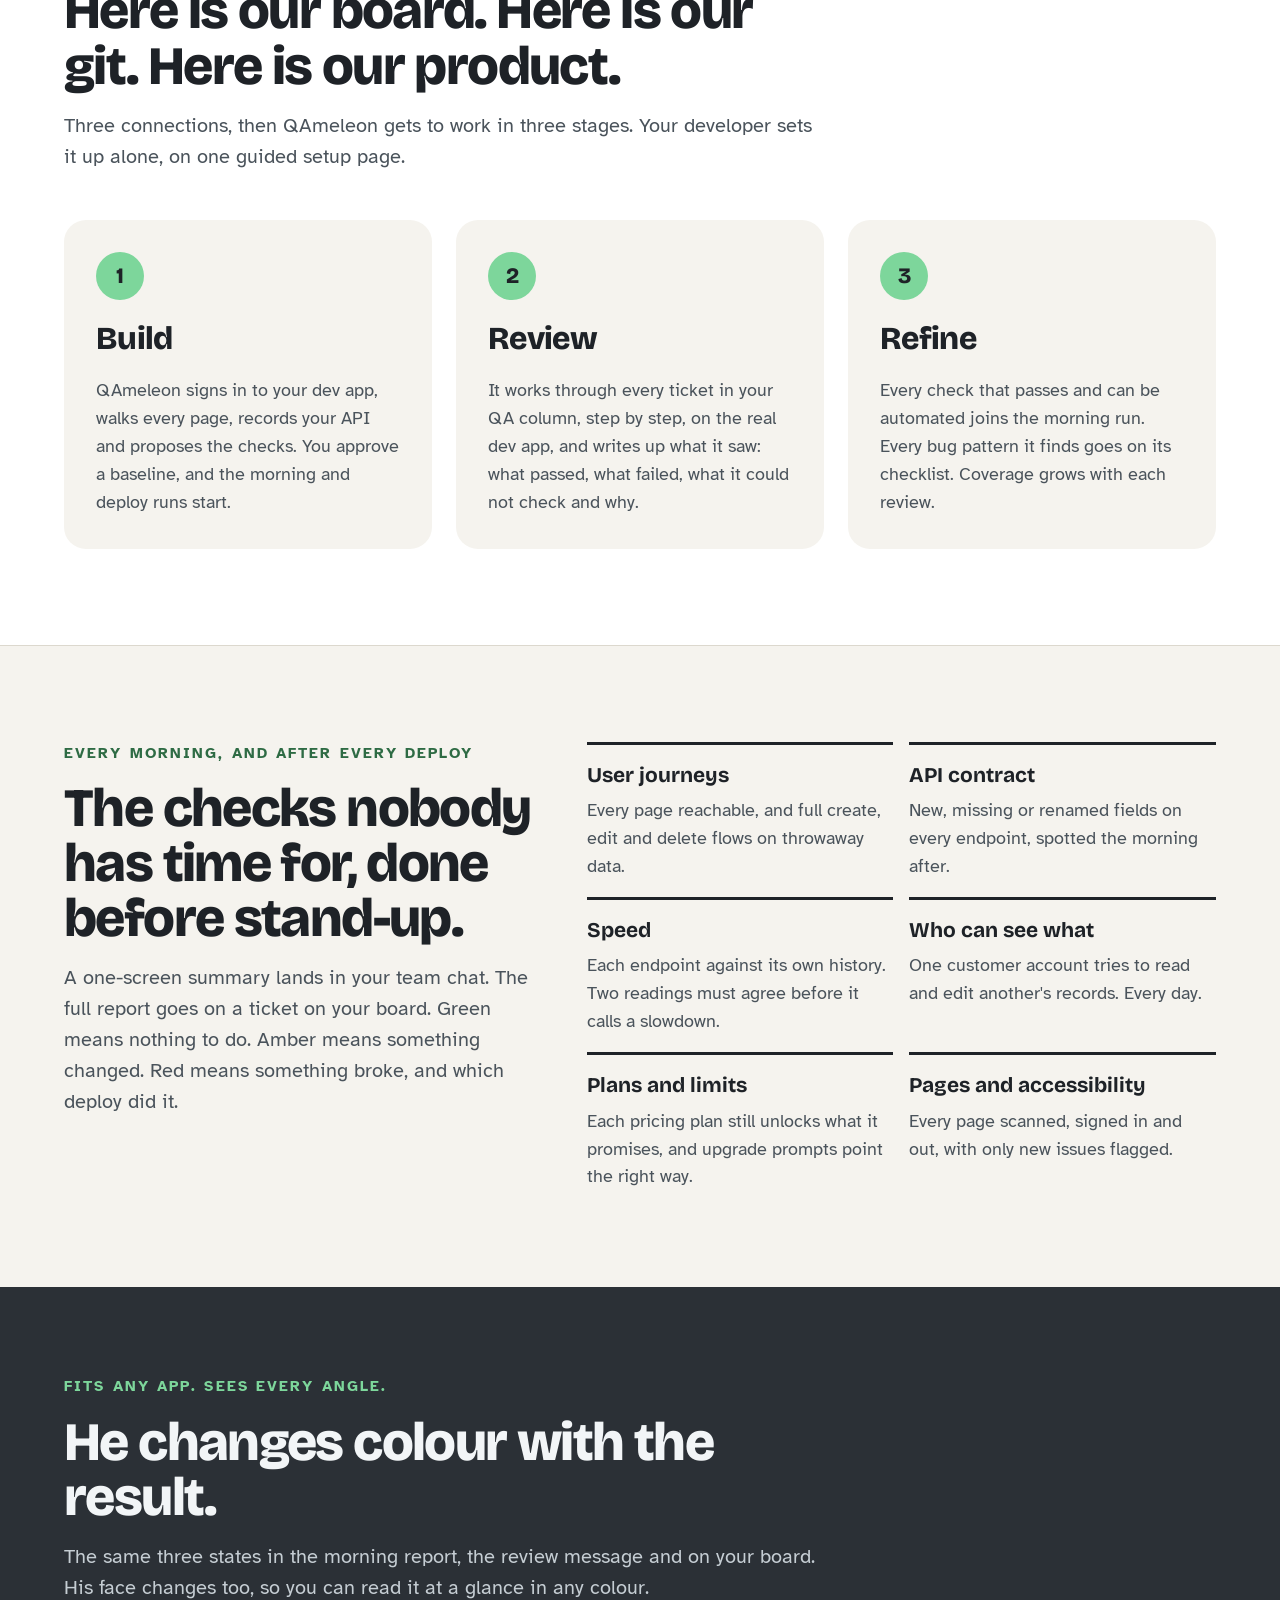
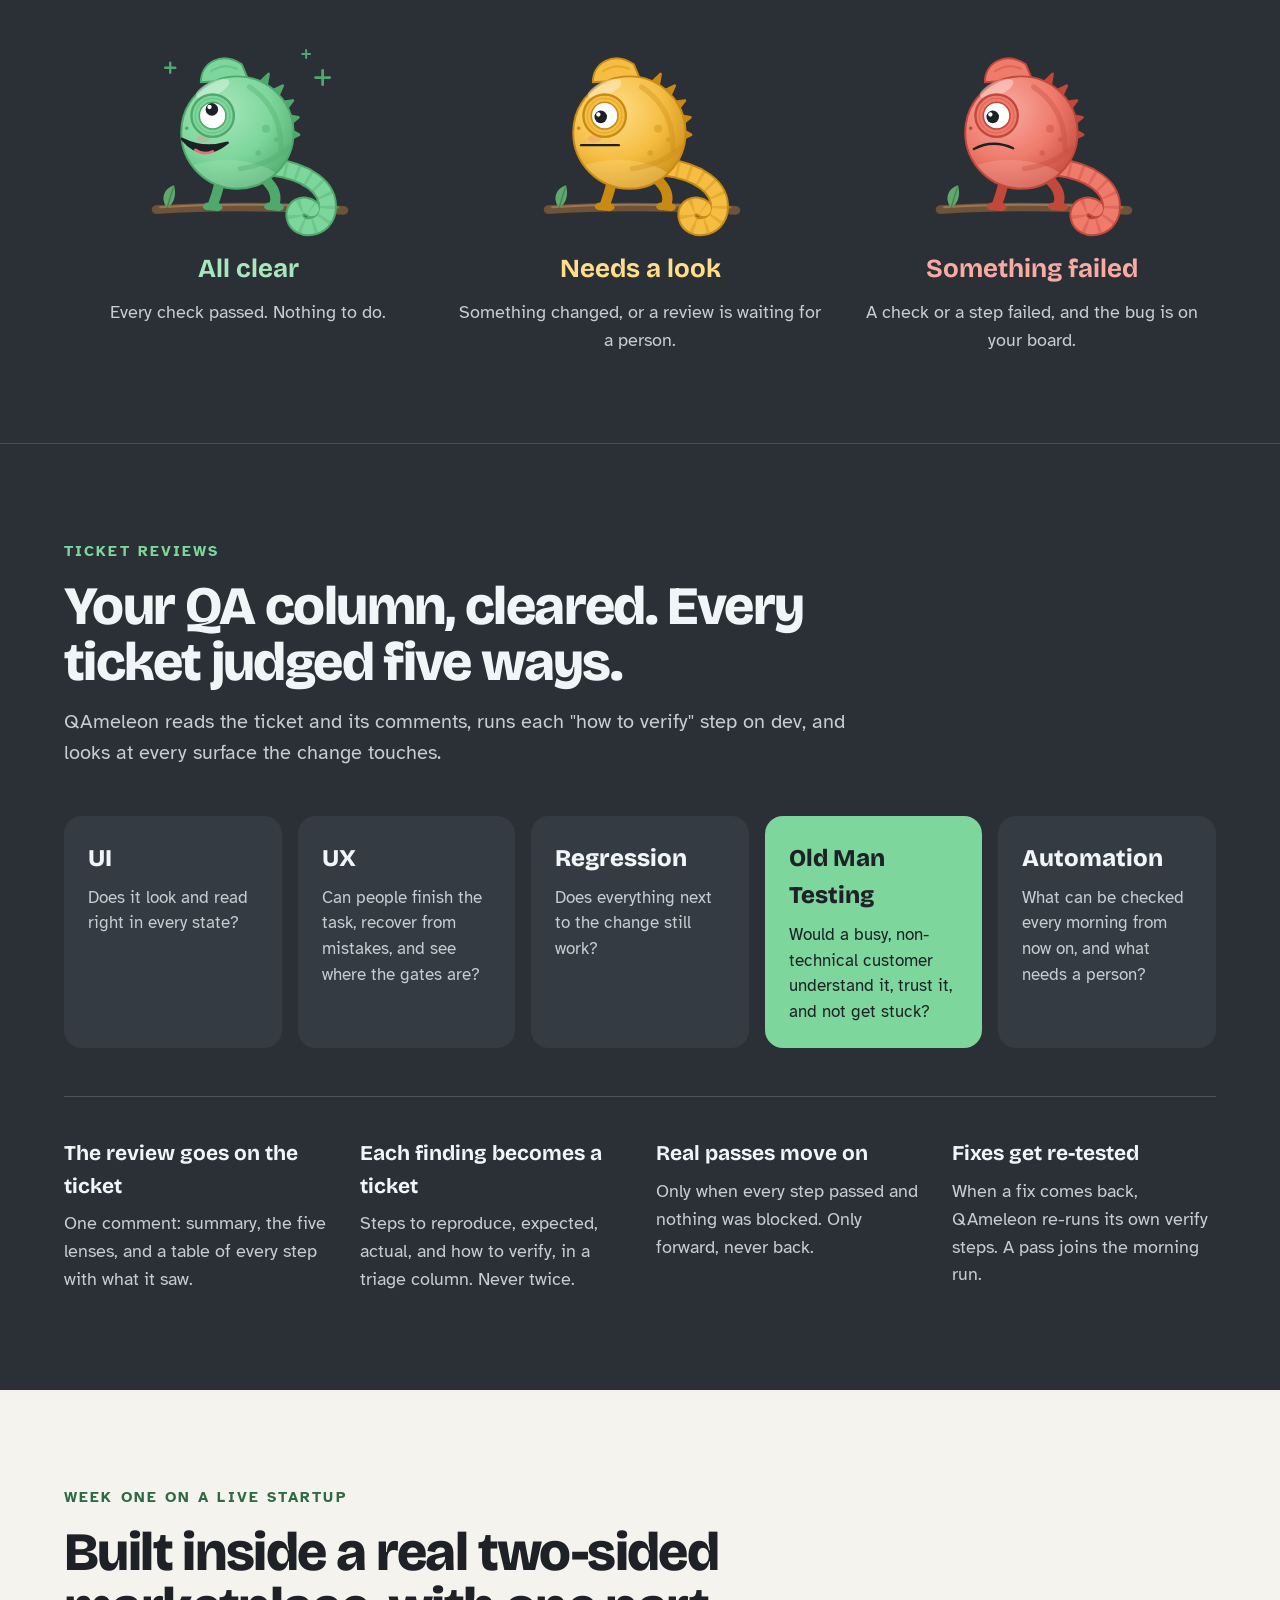
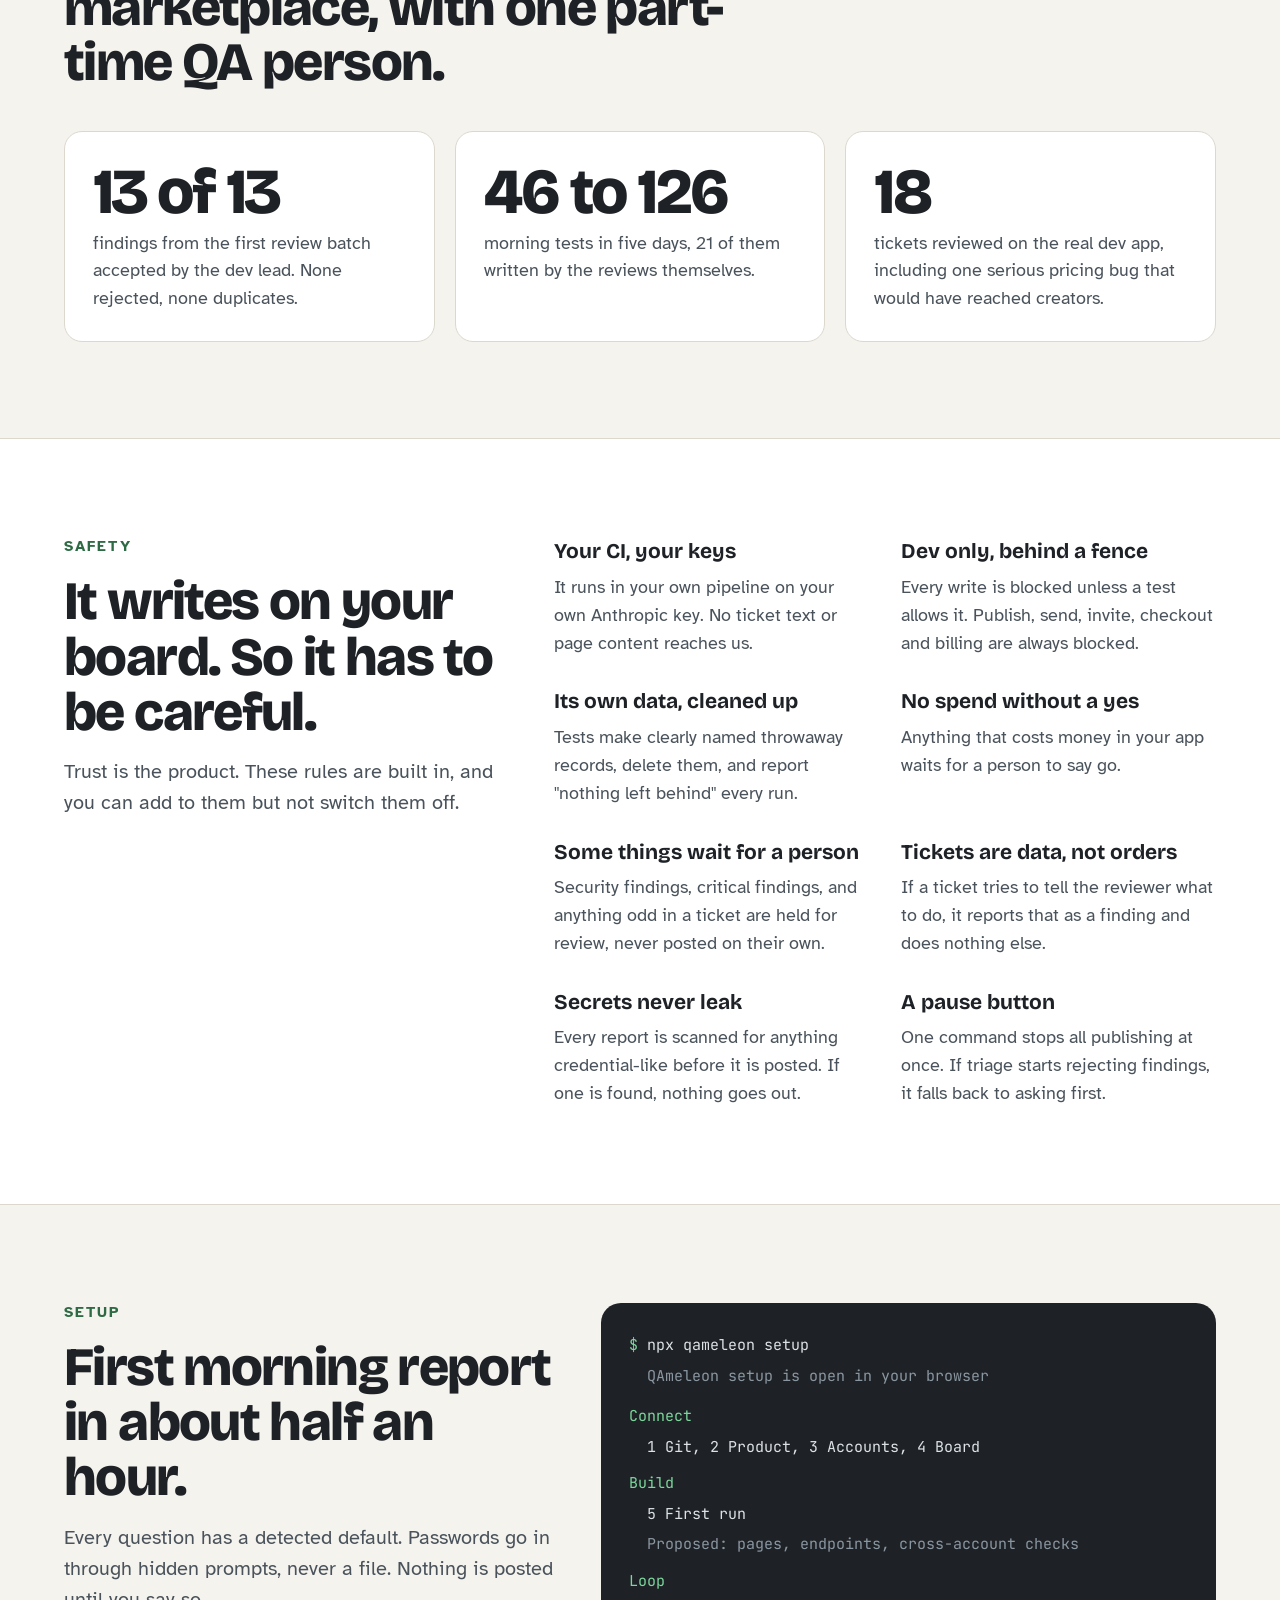
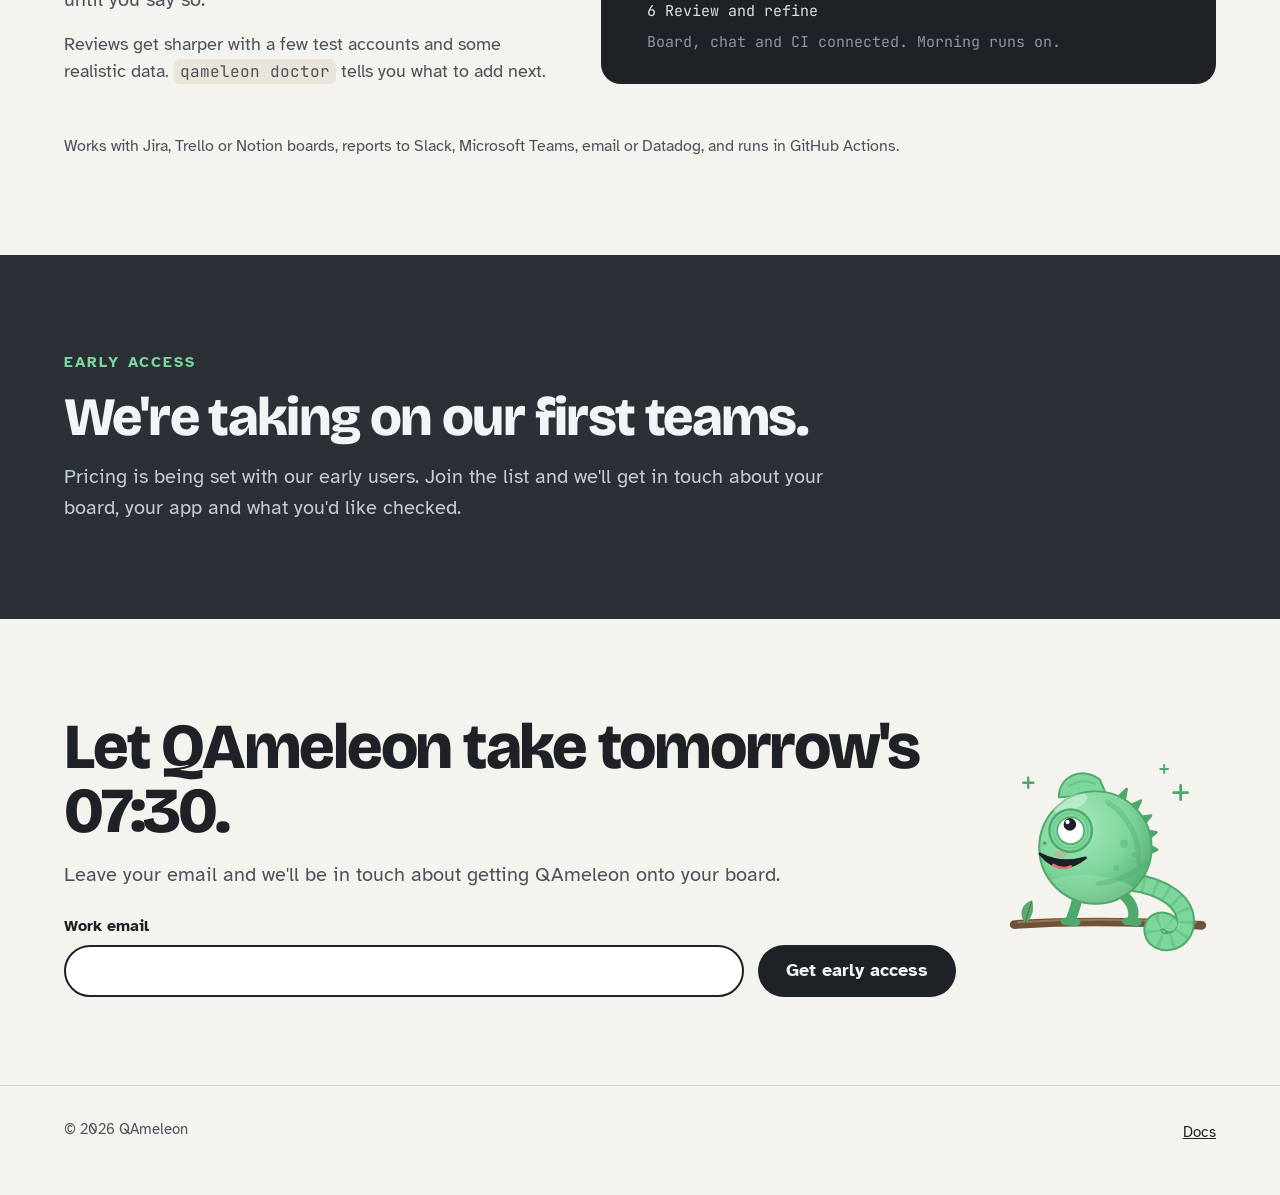
==== commit 747872d8: "Redrawn QAmeleon across the site, layout fixes, and a clean pass on QAmeleon's own accessibility sca" ====
--- a/index.html
+++ b/index.html
@@ -10,34 +10,56 @@
 <link rel="preconnect" href="https://fonts.gstatic.com" crossorigin>
 <link href="https://fonts.googleapis.com/css2?family=Bricolage+Grotesque:wght@500;700;800&amp;family=Atkinson+Hyperlegible:wght@400;700&amp;family=JetBrains+Mono:wght@400;500&amp;display=swap" rel="stylesheet">
 <style>
+*,*::before,*::after{box-sizing:border-box}
+.skip{position:absolute;left:16px;top:-60px;z-index:10;padding:12px 18px;border-radius:999px;background:#7DD69B;color:#1E2227;font-weight:700;text-decoration:none}.skip:focus{top:12px}
+:focus-visible{outline:3px solid #1E2227;outline-offset:0;box-shadow:0 0 0 6px #7DD69B}
 body{margin:0;background:#F5F3EE}
-a{color:#1E2227}a:hover{color:#4A535B}
+a{color:#1E2227}
+footer a{display:inline-block;padding-block:3px}a:hover{color:#4A535B}
 </style>
 </head>
 <body>
+<a class="skip" href="#main">Skip to content</a>
 <div style="background: #F5F3EE; color: #1E2227; font-family: 'Atkinson Hyperlegible', 'Verdana', sans-serif; font-size: 18px; line-height: 1.55">
 
 <header style="background: #2B3036; color: #F2F5F7">
 <nav aria-label="Main" style="max-width: 1200px; margin: 0 auto; padding: 20px 24px; display: flex; flex-wrap: wrap; align-items: center; justify-content: space-between; gap: 16px">
-<a href="#top" style="display: flex; align-items: center; gap: 10px; color: #F2F5F7; text-decoration: none; font-family: 'Bricolage Grotesque', system-ui, sans-serif; font-weight: 800; font-size: 28px; letter-spacing: -0.03em">
-<svg viewBox="140 280 560 500" style="width: 46px; height: auto; display: block" aria-hidden="true">
-<ellipse cx="395" cy="712" rx="125" ry="9" fill="#16191D" fill-opacity="0"></ellipse>
-<path d="M 340 374 L 370 348 L 396 374 Z" fill="#4FA86C"></path>
-<path d="M 394 374 L 420 348 L 448 374 Z" fill="#4FA86C"></path>
-<path d="M 468 588 Q 528 628 556 662 C 588 702 562 728 530 718 C 504 708 506 680 526 678" fill="none" stroke="#7DD69B" stroke-width="46" stroke-linecap="round"></path>
-<path d="M 538 690 q -8 4 -2 10" fill="none" stroke="#4FA86C" stroke-width="3" stroke-linecap="round"></path>
-<ellipse cx="361" cy="655" rx="28" ry="15" fill="#4FA86C"></ellipse>
-<ellipse cx="431" cy="655" rx="28" ry="15" fill="#4FA86C"></ellipse>
-<circle cx="393" cy="508" r="143" fill="#7DD69B"></circle>
-<path d="M 424 396 Q 500 446 500 548" fill="none" stroke="#4FA86C" stroke-opacity="0.45" stroke-width="13" stroke-linecap="round"></path>
-<path d="M 392 612 Q 470 600 520 550" fill="none" stroke="#4FA86C" stroke-opacity="0.45" stroke-width="13" stroke-linecap="round"></path>
-<circle cx="462" cy="497" r="10" fill="#4FA86C" fill-opacity="0.45"></circle>
-<circle cx="490" cy="523" r="6" fill="#4FA86C" fill-opacity="0.45"></circle>
-<path d="M 256 530 Q 306 556 362 538" fill="none" stroke="#1D2125" stroke-width="6" stroke-linecap="round"></path>
-<circle cx="330" cy="465" r="48" fill="#A8E6BC" stroke="#4FA86C" stroke-width="6"></circle>
-<circle cx="313" cy="463" r="17" fill="#1D2125"></circle>
-<circle cx="306" cy="456" r="6" fill="#FFFFFF"></circle>
-</svg>
+<a href="#top" aria-current="page" style="display: flex; align-items: center; gap: 10px; color: #F2F5F7; text-decoration: none; font-family: 'Bricolage Grotesque', system-ui, sans-serif; font-weight: 800; font-size: 28px; letter-spacing: -0.03em">
+<svg style="width: 46px; height: auto; display: block" viewBox="140 280 560 500" aria-hidden="true" focusable="false">
+<defs>
+<radialGradient id="qb-logo" cx="0.36" cy="0.3" r="0.8"><stop offset="0" stop-color="#A8E6BC"/><stop offset="0.55" stop-color="#7DD69B"/><stop offset="1" stop-color="#4FA86C"/></radialGradient>
+<clipPath id="qc-logo"><circle cx="393" cy="508" r="140"/></clipPath>
+</defs>
+<path d="M 186 704 Q 400 690 664 706" fill="none" stroke="#6E5338" stroke-width="22" stroke-linecap="round"/>
+<path d="M 196 698 Q 400 685 650 699" fill="none" stroke="#9A7651" stroke-width="5" stroke-linecap="round"/>
+<path d="M 214 700 C 196 676 206 650 232 642 C 238 668 232 688 214 700 Z" fill="#5FA86E"/>
+<path d="M 214 700 Q 222 672 230 648" fill="none" stroke="#3F7E4E" stroke-width="3" stroke-linecap="round"/>
+<path d="M 300 380 C 300 330 352 300 404 334 L 420 372 Z" fill="#7DD69B" stroke="#4FA86C" stroke-width="5" stroke-linejoin="round"/>
+<path d="M 326 352 Q 360 330 392 346" fill="none" stroke="#4FA86C" stroke-opacity="0.4" stroke-width="5" stroke-linecap="round"/>
+<path d="M 448.5 381.6 L 472.3 358.8 L 466.7 391.4 Z" fill="#4FA86C" stroke="#4FA86C" stroke-width="7" stroke-linejoin="round"/><path d="M 481.2 401.8 L 508.3 388.6 L 496.0 416.2 Z" fill="#4FA86C" stroke="#4FA86C" stroke-width="7" stroke-linejoin="round"/><path d="M 507.0 430.2 L 534.2 426.5 L 517.3 448.1 Z" fill="#4FA86C" stroke="#4FA86C" stroke-width="7" stroke-linejoin="round"/><path d="M 524.0 464.7 L 548.2 469.3 L 529.0 484.7 Z" fill="#4FA86C" stroke="#4FA86C" stroke-width="7" stroke-linejoin="round"/><path d="M 530.9 502.5 L 549.9 513.5 L 530.2 523.1 Z" fill="#4FA86C" stroke="#4FA86C" stroke-width="7" stroke-linejoin="round"/>
+<path d="M 482 596 C 566 606 628 646 622 704 C 616 756 548 760 540 724 C 534 698 562 686 582 702" fill="none" stroke="#4FA86C" stroke-width="48" stroke-linecap="round"/>
+<path d="M 482 596 C 566 606 628 646 622 704 C 616 756 548 760 540 724 C 534 698 562 686 582 702" fill="none" stroke="#7DD69B" stroke-width="38" stroke-linecap="round"/>
+<path d="M 482 596 C 566 606 628 646 622 704 C 616 756 548 760 540 724 C 534 698 562 686 582 702" fill="none" stroke="#4FA86C" stroke-opacity="0.35" stroke-width="38" stroke-dasharray="7 24"/>
+<path d="M 462 626 Q 500 660 486 694" fill="none" stroke="#4FA86C" stroke-width="26" stroke-linecap="round"/><ellipse cx="475" cy="696" rx="14" ry="10" fill="#4FA86C"/><ellipse cx="497" cy="698" rx="14" ry="10" fill="#4FA86C"/>
+<path d="M 348 636 Q 340 668 330 694" fill="none" stroke="#4FA86C" stroke-width="26" stroke-linecap="round"/><ellipse cx="319" cy="696" rx="14" ry="10" fill="#4FA86C"/><ellipse cx="341" cy="698" rx="14" ry="10" fill="#4FA86C"/>
+<circle cx="393" cy="508" r="143" fill="url(#qb-logo)" stroke="#4FA86C" stroke-width="5"/>
+<g clip-path="url(#qc-logo)">
+<ellipse cx="364" cy="650" rx="150" ry="72" fill="#A8E6BC" fill-opacity="0.32"/>
+<path d="M 424 392 Q 506 446 504 552" fill="none" stroke="#4FA86C" stroke-opacity="0.35" stroke-width="13" stroke-linecap="round"/>
+<path d="M 400 600 Q 474 590 524 546" fill="none" stroke="#4FA86C" stroke-opacity="0.35" stroke-width="13" stroke-linecap="round"/>
+</g>
+<circle cx="466" cy="498" r="10" fill="#4FA86C" fill-opacity="0.4"/><circle cx="492" cy="526" r="6" fill="#4FA86C" fill-opacity="0.4"/><circle cx="446" cy="560" r="7" fill="#4FA86C" fill-opacity="0.4"/>
+<ellipse cx="330" cy="396" rx="46" ry="18" transform="rotate(-24 330 396)" fill="#FFFFFF" fill-opacity="0.35"/>
+<circle cx="264" cy="497" r="4.5" fill="#4FA86C"/>
+<ellipse cx="304" cy="524" rx="17" ry="9" fill="#F08A8A" fill-opacity="0.35"/>
+<path d="M 256 530 Q 306 556 362 538" fill="none" stroke="#1D2125" stroke-width="6" stroke-linecap="round"/>
+<circle cx="330" cy="465" r="54" fill="#7DD69B" stroke="#4FA86C" stroke-width="6"/>
+<circle cx="330" cy="465" r="44" fill="none" stroke="#4FA86C" stroke-opacity="0.35" stroke-width="3"/>
+<circle cx="330" cy="465" r="34" fill="#FFFFFF" stroke="#4FA86C" stroke-width="4"/>
+<circle cx="315" cy="463" r="16" fill="#1D2125"/><circle cx="309" cy="457" r="5.5" fill="#FFFFFF"/>
+
+</svg>
+
 <span><span style="color: #7DD69B">QA</span>meleon</span>
 </a>
 <div style="display: flex; flex-wrap: wrap; align-items: center; gap: 8px 28px; font-size: 17px">
@@ -48,6 +70,10 @@
 <a href="#start" style="display: inline-flex; align-items: center; min-height: 44px; padding: 0 20px; border-radius: 999px; background: #7DD69B; color: #1E2227; text-decoration: none; font-weight: 700">Get early access</a>
 </div>
 </nav>
+</header>
+
+<main id="main">
+<div style="background: #2B3036; color: #F2F5F7">
 
 <section id="top" style="max-width: 1200px; margin: 0 auto; padding: 56px 24px 96px; display: flex; flex-wrap: wrap; align-items: center; gap: 48px">
 <div style="flex: 999 1 520px; min-width: 0; display: flex; flex-direction: column; gap: 24px">
@@ -58,29 +84,45 @@
 <a href="#start" style="display: inline-flex; align-items: center; min-height: 52px; padding: 0 28px; border-radius: 999px; background: #7DD69B; color: #1E2227; text-decoration: none; font-weight: 700; font-size: 18px">Get early access</a>
 <a href="#how" style="display: inline-flex; align-items: center; min-height: 52px; padding: 0 28px; border-radius: 999px; border: 2px solid #5A646D; color: #F2F5F7; text-decoration: none; font-weight: 700; font-size: 18px">See how it works</a>
 </div>
-<p style="margin: 0; font-size: 15px; color: #A9B3BB">Daily and deploy checks are free for 14 days.</p>
 </div>
 
 <div style="flex: 1 1 380px; min-width: 0; display: flex; flex-direction: column; align-items: center; gap: 0">
-<svg viewBox="140 280 560 500" style="width: 100%; max-width: 420px; height: auto" role="img" aria-label="QAmeleon, a round green chameleon whose curled tail makes the letter Q">
-<ellipse cx="395" cy="712" rx="125" ry="9" fill="#16191D" fill-opacity="0.7"></ellipse>
-<path d="M 340 374 L 370 348 L 396 374 Z" fill="#4FA86C"></path>
-<path d="M 394 374 L 420 348 L 448 374 Z" fill="#4FA86C"></path>
-<path d="M 468 588 Q 528 628 556 662 C 588 702 562 728 530 718 C 504 708 506 680 526 678" fill="none" stroke="#7DD69B" stroke-width="46" stroke-linecap="round"></path>
-<path d="M 538 690 q -8 4 -2 10" fill="none" stroke="#4FA86C" stroke-width="3" stroke-linecap="round"></path>
-<ellipse cx="361" cy="655" rx="28" ry="15" fill="#4FA86C"></ellipse>
-<ellipse cx="431" cy="655" rx="28" ry="15" fill="#4FA86C"></ellipse>
-<circle cx="393" cy="508" r="143" fill="#7DD69B"></circle>
-<path d="M 424 396 Q 500 446 500 548" fill="none" stroke="#4FA86C" stroke-opacity="0.45" stroke-width="13" stroke-linecap="round"></path>
-<path d="M 392 612 Q 470 600 520 550" fill="none" stroke="#4FA86C" stroke-opacity="0.45" stroke-width="13" stroke-linecap="round"></path>
-<circle cx="462" cy="497" r="10" fill="#4FA86C" fill-opacity="0.45"></circle>
-<circle cx="490" cy="523" r="6" fill="#4FA86C" fill-opacity="0.45"></circle>
-<path d="M 256 530 Q 306 556 362 538" fill="none" stroke="#1D2125" stroke-width="6" stroke-linecap="round"></path>
-<circle cx="330" cy="465" r="48" fill="#A8E6BC" stroke="#4FA86C" stroke-width="6"></circle>
-<circle cx="313" cy="463" r="17" fill="#1D2125"></circle>
-<circle cx="306" cy="456" r="6" fill="#FFFFFF"></circle>
-</svg>
-<div style="width: 100%; max-width: 420px; margin-top: -8px; background: #1E2227; border: 1px solid #3A424A; border-radius: 16px; padding: 20px 22px; display: flex; flex-direction: column; gap: 10px; font-size: 15px; color: #DCE2E6">
+<svg style="width: 100%; max-width: 420px; height: auto" viewBox="140 280 560 500" role="img" aria-label="QAmeleon, a round green chameleon whose curled tail makes the letter Q"><title>QAmeleon, a round green chameleon whose curled tail makes the letter Q</title>
+<defs>
+<radialGradient id="qb-hero" cx="0.36" cy="0.3" r="0.8"><stop offset="0" stop-color="#A8E6BC"/><stop offset="0.55" stop-color="#7DD69B"/><stop offset="1" stop-color="#4FA86C"/></radialGradient>
+<clipPath id="qc-hero"><circle cx="393" cy="508" r="140"/></clipPath>
+</defs>
+<path d="M 186 704 Q 400 690 664 706" fill="none" stroke="#6E5338" stroke-width="22" stroke-linecap="round"/>
+<path d="M 196 698 Q 400 685 650 699" fill="none" stroke="#9A7651" stroke-width="5" stroke-linecap="round"/>
+<path d="M 214 700 C 196 676 206 650 232 642 C 238 668 232 688 214 700 Z" fill="#5FA86E"/>
+<path d="M 214 700 Q 222 672 230 648" fill="none" stroke="#3F7E4E" stroke-width="3" stroke-linecap="round"/>
+<path d="M 300 380 C 300 330 352 300 404 334 L 420 372 Z" fill="#7DD69B" stroke="#4FA86C" stroke-width="5" stroke-linejoin="round"/>
+<path d="M 326 352 Q 360 330 392 346" fill="none" stroke="#4FA86C" stroke-opacity="0.4" stroke-width="5" stroke-linecap="round"/>
+<path d="M 448.5 381.6 L 472.3 358.8 L 466.7 391.4 Z" fill="#4FA86C" stroke="#4FA86C" stroke-width="7" stroke-linejoin="round"/><path d="M 481.2 401.8 L 508.3 388.6 L 496.0 416.2 Z" fill="#4FA86C" stroke="#4FA86C" stroke-width="7" stroke-linejoin="round"/><path d="M 507.0 430.2 L 534.2 426.5 L 517.3 448.1 Z" fill="#4FA86C" stroke="#4FA86C" stroke-width="7" stroke-linejoin="round"/><path d="M 524.0 464.7 L 548.2 469.3 L 529.0 484.7 Z" fill="#4FA86C" stroke="#4FA86C" stroke-width="7" stroke-linejoin="round"/><path d="M 530.9 502.5 L 549.9 513.5 L 530.2 523.1 Z" fill="#4FA86C" stroke="#4FA86C" stroke-width="7" stroke-linejoin="round"/>
+<path d="M 482 596 C 566 606 628 646 622 704 C 616 756 548 760 540 724 C 534 698 562 686 582 702" fill="none" stroke="#4FA86C" stroke-width="48" stroke-linecap="round"/>
+<path d="M 482 596 C 566 606 628 646 622 704 C 616 756 548 760 540 724 C 534 698 562 686 582 702" fill="none" stroke="#7DD69B" stroke-width="38" stroke-linecap="round"/>
+<path d="M 482 596 C 566 606 628 646 622 704 C 616 756 548 760 540 724 C 534 698 562 686 582 702" fill="none" stroke="#4FA86C" stroke-opacity="0.35" stroke-width="38" stroke-dasharray="7 24"/>
+<path d="M 462 626 Q 500 660 486 694" fill="none" stroke="#4FA86C" stroke-width="26" stroke-linecap="round"/><ellipse cx="475" cy="696" rx="14" ry="10" fill="#4FA86C"/><ellipse cx="497" cy="698" rx="14" ry="10" fill="#4FA86C"/>
+<path d="M 348 636 Q 340 668 330 694" fill="none" stroke="#4FA86C" stroke-width="26" stroke-linecap="round"/><ellipse cx="319" cy="696" rx="14" ry="10" fill="#4FA86C"/><ellipse cx="341" cy="698" rx="14" ry="10" fill="#4FA86C"/>
+<circle cx="393" cy="508" r="143" fill="url(#qb-hero)" stroke="#4FA86C" stroke-width="5"/>
+<g clip-path="url(#qc-hero)">
+<ellipse cx="364" cy="650" rx="150" ry="72" fill="#A8E6BC" fill-opacity="0.32"/>
+<path d="M 424 392 Q 506 446 504 552" fill="none" stroke="#4FA86C" stroke-opacity="0.35" stroke-width="13" stroke-linecap="round"/>
+<path d="M 400 600 Q 474 590 524 546" fill="none" stroke="#4FA86C" stroke-opacity="0.35" stroke-width="13" stroke-linecap="round"/>
+</g>
+<circle cx="466" cy="498" r="10" fill="#4FA86C" fill-opacity="0.4"/><circle cx="492" cy="526" r="6" fill="#4FA86C" fill-opacity="0.4"/><circle cx="446" cy="560" r="7" fill="#4FA86C" fill-opacity="0.4"/>
+<ellipse cx="330" cy="396" rx="46" ry="18" transform="rotate(-24 330 396)" fill="#FFFFFF" fill-opacity="0.35"/>
+<circle cx="264" cy="497" r="4.5" fill="#4FA86C"/>
+<ellipse cx="304" cy="524" rx="17" ry="9" fill="#F08A8A" fill-opacity="0.35"/>
+<path d="M 256 530 Q 306 556 362 538" fill="none" stroke="#1D2125" stroke-width="6" stroke-linecap="round"/>
+<circle cx="330" cy="465" r="54" fill="#7DD69B" stroke="#4FA86C" stroke-width="6"/>
+<circle cx="330" cy="465" r="44" fill="none" stroke="#4FA86C" stroke-opacity="0.35" stroke-width="3"/>
+<circle cx="330" cy="465" r="34" fill="#FFFFFF" stroke="#4FA86C" stroke-width="4"/>
+<circle cx="315" cy="463" r="16" fill="#1D2125"/><circle cx="309" cy="457" r="5.5" fill="#FFFFFF"/>
+
+</svg>
+
+<div style="width: 100%; max-width: 420px; margin-top: 12px; background: #1E2227; border: 1px solid #3A424A; border-radius: 16px; padding: 20px 22px; display: flex; flex-direction: column; gap: 10px; font-size: 15px; color: #DCE2E6">
 <div style="display: flex; align-items: center; justify-content: space-between; gap: 12px">
 <span style="font-weight: 700; color: #F2F5F7">Morning report, 07:30</span>
 <span style="display: inline-flex; align-items: center; gap: 6px; padding: 2px 10px; border-radius: 999px; background: #4A3B10; color: #FFD966; font-size: 13px; font-weight: 700">Amber: take a look</span>
@@ -97,7 +139,7 @@
 </div>
 </div>
 </section>
-</header>
+</div>
 
 <section aria-labelledby="pain" style="max-width: 1200px; margin: 0 auto; padding: 96px 24px 80px; display: flex; flex-direction: column; gap: 40px">
 <h2 id="pain" style="margin: 0; max-width: 760px; font-family: 'Bricolage Grotesque', system-ui, sans-serif; font-size: clamp(34px, 4.4vw, 54px); line-height: 1.02; font-weight: 800; letter-spacing: -0.03em">You ship several times a day. Nobody checks what broke.</h2>
@@ -126,7 +168,7 @@
 <div style="display: flex; flex-direction: column; gap: 16px; max-width: 760px">
 <p style="margin: 0; font-size: 15px; font-weight: 700; letter-spacing: 0.14em; text-transform: uppercase; color: #2E6B44">How it works</p>
 <h2 id="how-h" style="margin: 0; font-family: 'Bricolage Grotesque', system-ui, sans-serif; font-size: clamp(34px, 4.4vw, 54px); line-height: 1.02; font-weight: 800; letter-spacing: -0.03em">Here is our board. Here is our git. Here is our product.</h2>
-<p style="margin: 0; font-size: 20px; color: #4A535B">Three connections, then QAmeleon gets to work in three stages. Your developer sets it up alone, from the command line.</p>
+<p style="margin: 0; font-size: 20px; color: #4A535B">Three connections, then QAmeleon gets to work in three stages. Your developer sets it up alone, on one guided setup page.</p>
 </div>
 <div style="display: grid; grid-template-columns: repeat(auto-fit, minmax(min(320px, 100%), 1fr)); gap: 24px">
 <div style="background: #F5F3EE; border-radius: 22px; padding: 32px; display: flex; flex-direction: column; gap: 14px">
@@ -173,68 +215,119 @@
 </div>
 <ul style="margin: 0; padding: 0; list-style: none; display: grid; grid-template-columns: repeat(auto-fit, minmax(min(240px, 100%), 1fr)); gap: 24px">
 <li style="display: flex; flex-direction: column; align-items: center; gap: 10px; text-align: center">
-<svg viewBox="140 280 560 500" style="width: 220px; max-width: 100%; height: auto" aria-hidden="true">
-<ellipse cx="395" cy="712" rx="125" ry="9" fill="#16191D" fill-opacity="0.7"></ellipse>
-<path d="M 340 374 L 370 348 L 396 374 Z" fill="#4FA86C"></path>
-<path d="M 394 374 L 420 348 L 448 374 Z" fill="#4FA86C"></path>
-<path d="M 468 588 Q 528 628 556 662 C 588 702 562 728 530 718 C 504 708 506 680 526 678" fill="none" stroke="#7DD69B" stroke-width="46" stroke-linecap="round"></path>
-<path d="M 538 690 q -8 4 -2 10" fill="none" stroke="#4FA86C" stroke-width="3" stroke-linecap="round"></path>
-<ellipse cx="361" cy="655" rx="28" ry="15" fill="#4FA86C"></ellipse>
-<ellipse cx="431" cy="655" rx="28" ry="15" fill="#4FA86C"></ellipse>
-<circle cx="393" cy="508" r="143" fill="#7DD69B"></circle>
-<path d="M 424 396 Q 500 446 500 548" fill="none" stroke="#4FA86C" stroke-opacity="0.45" stroke-width="13" stroke-linecap="round"></path>
-<path d="M 392 612 Q 470 600 520 550" fill="none" stroke="#4FA86C" stroke-opacity="0.45" stroke-width="13" stroke-linecap="round"></path>
-<circle cx="462" cy="497" r="10" fill="#4FA86C" fill-opacity="0.45"></circle>
-<circle cx="490" cy="523" r="6" fill="#4FA86C" fill-opacity="0.45"></circle>
-<path d="M 256 530 Q 306 556 362 538" fill="none" stroke="#1D2125" stroke-width="6" stroke-linecap="round"></path>
-<circle cx="330" cy="465" r="48" fill="#A8E6BC" stroke="#4FA86C" stroke-width="6"></circle>
-<circle cx="313" cy="463" r="17" fill="#1D2125"></circle>
-<circle cx="306" cy="456" r="6" fill="#FFFFFF"></circle>
-</svg>
+<svg style="width: 220px; max-width: 100%; height: auto" viewBox="140 280 560 500" aria-hidden="true" focusable="false">
+<defs>
+<radialGradient id="qb-clear" cx="0.36" cy="0.3" r="0.8"><stop offset="0" stop-color="#A8E6BC"/><stop offset="0.55" stop-color="#7DD69B"/><stop offset="1" stop-color="#4FA86C"/></radialGradient>
+<clipPath id="qc-clear"><circle cx="393" cy="508" r="140"/></clipPath>
+</defs>
+<path d="M 186 704 Q 400 690 664 706" fill="none" stroke="#6E5338" stroke-width="22" stroke-linecap="round"/>
+<path d="M 196 698 Q 400 685 650 699" fill="none" stroke="#9A7651" stroke-width="5" stroke-linecap="round"/>
+<path d="M 214 700 C 196 676 206 650 232 642 C 238 668 232 688 214 700 Z" fill="#5FA86E"/>
+<path d="M 214 700 Q 222 672 230 648" fill="none" stroke="#3F7E4E" stroke-width="3" stroke-linecap="round"/>
+<path d="M 300 380 C 300 330 352 300 404 334 L 420 372 Z" fill="#7DD69B" stroke="#4FA86C" stroke-width="5" stroke-linejoin="round"/>
+<path d="M 326 352 Q 360 330 392 346" fill="none" stroke="#4FA86C" stroke-opacity="0.4" stroke-width="5" stroke-linecap="round"/>
+<path d="M 448.5 381.6 L 472.3 358.8 L 466.7 391.4 Z" fill="#4FA86C" stroke="#4FA86C" stroke-width="7" stroke-linejoin="round"/><path d="M 481.2 401.8 L 508.3 388.6 L 496.0 416.2 Z" fill="#4FA86C" stroke="#4FA86C" stroke-width="7" stroke-linejoin="round"/><path d="M 507.0 430.2 L 534.2 426.5 L 517.3 448.1 Z" fill="#4FA86C" stroke="#4FA86C" stroke-width="7" stroke-linejoin="round"/><path d="M 524.0 464.7 L 548.2 469.3 L 529.0 484.7 Z" fill="#4FA86C" stroke="#4FA86C" stroke-width="7" stroke-linejoin="round"/><path d="M 530.9 502.5 L 549.9 513.5 L 530.2 523.1 Z" fill="#4FA86C" stroke="#4FA86C" stroke-width="7" stroke-linejoin="round"/>
+<path d="M 482 596 C 566 606 628 646 622 704 C 616 756 548 760 540 724 C 534 698 562 686 582 702" fill="none" stroke="#4FA86C" stroke-width="48" stroke-linecap="round"/>
+<path d="M 482 596 C 566 606 628 646 622 704 C 616 756 548 760 540 724 C 534 698 562 686 582 702" fill="none" stroke="#7DD69B" stroke-width="38" stroke-linecap="round"/>
+<path d="M 482 596 C 566 606 628 646 622 704 C 616 756 548 760 540 724 C 534 698 562 686 582 702" fill="none" stroke="#4FA86C" stroke-opacity="0.35" stroke-width="38" stroke-dasharray="7 24"/>
+<path d="M 462 626 Q 500 660 486 694" fill="none" stroke="#4FA86C" stroke-width="26" stroke-linecap="round"/><ellipse cx="475" cy="696" rx="14" ry="10" fill="#4FA86C"/><ellipse cx="497" cy="698" rx="14" ry="10" fill="#4FA86C"/>
+<path d="M 348 636 Q 340 668 330 694" fill="none" stroke="#4FA86C" stroke-width="26" stroke-linecap="round"/><ellipse cx="319" cy="696" rx="14" ry="10" fill="#4FA86C"/><ellipse cx="341" cy="698" rx="14" ry="10" fill="#4FA86C"/>
+<circle cx="393" cy="508" r="143" fill="url(#qb-clear)" stroke="#4FA86C" stroke-width="5"/>
+<g clip-path="url(#qc-clear)">
+<ellipse cx="364" cy="650" rx="150" ry="72" fill="#A8E6BC" fill-opacity="0.32"/>
+<path d="M 424 392 Q 506 446 504 552" fill="none" stroke="#4FA86C" stroke-opacity="0.35" stroke-width="13" stroke-linecap="round"/>
+<path d="M 400 600 Q 474 590 524 546" fill="none" stroke="#4FA86C" stroke-opacity="0.35" stroke-width="13" stroke-linecap="round"/>
+</g>
+<circle cx="466" cy="498" r="10" fill="#4FA86C" fill-opacity="0.4"/><circle cx="492" cy="526" r="6" fill="#4FA86C" fill-opacity="0.4"/><circle cx="446" cy="560" r="7" fill="#4FA86C" fill-opacity="0.4"/>
+<ellipse cx="330" cy="396" rx="46" ry="18" transform="rotate(-24 330 396)" fill="#FFFFFF" fill-opacity="0.35"/>
+<circle cx="264" cy="497" r="4.5" fill="#4FA86C"/>
+<ellipse cx="304" cy="524" rx="17" ry="9" fill="#F08A8A" fill-opacity="0.35"/>
+<path d="M 252 524 Q 304 586 368 534 Q 306 552 252 524 Z" fill="#1D2125" stroke="#1D2125" stroke-width="7" stroke-linejoin="round"/><path d="M 286 552 Q 306 566 330 556" fill="none" stroke="#E86F7E" stroke-width="7" stroke-linecap="round"/>
+<circle cx="330" cy="465" r="54" fill="#7DD69B" stroke="#4FA86C" stroke-width="6"/>
+<circle cx="330" cy="465" r="44" fill="none" stroke="#4FA86C" stroke-opacity="0.35" stroke-width="3"/>
+<circle cx="330" cy="465" r="34" fill="#FFFFFF" stroke="#4FA86C" stroke-width="4"/>
+<circle cx="328" cy="449" r="16" fill="#1D2125"/><circle cx="322" cy="443" r="5.5" fill="#FFFFFF"/>
+<g stroke="#4FA86C" stroke-linecap="round"><path d="M 610 350 v 36 M 592 368 h 36" stroke-width="7"/><path d="M 222 330 v 26 M 209 343 h 26" stroke-width="6"/><path d="M 568 298 v 20 M 558 308 h 20" stroke-width="5"/></g>
+</svg>
+
 <strong style="font-family: 'Bricolage Grotesque', system-ui, sans-serif; font-size: 26px; color: #A8E6BC">All clear</strong>
 <span style="color: #C5CDD3">Every check passed. Nothing to do.</span>
 </li>
 <li style="display: flex; flex-direction: column; align-items: center; gap: 10px; text-align: center">
-<svg viewBox="140 280 560 500" style="width: 220px; max-width: 100%; height: auto" aria-hidden="true">
-<ellipse cx="395" cy="712" rx="125" ry="9" fill="#16191D" fill-opacity="0.7"></ellipse>
-<path d="M 340 374 L 370 348 L 396 374 Z" fill="#C98A14"></path>
-<path d="M 394 374 L 420 348 L 448 374 Z" fill="#C98A14"></path>
-<path d="M 468 588 Q 528 628 556 662 C 588 702 562 728 530 718 C 504 708 506 680 526 678" fill="none" stroke="#F5BE42" stroke-width="46" stroke-linecap="round"></path>
-<path d="M 538 690 q -8 4 -2 10" fill="none" stroke="#C98A14" stroke-width="3" stroke-linecap="round"></path>
-<ellipse cx="361" cy="655" rx="28" ry="15" fill="#C98A14"></ellipse>
-<ellipse cx="431" cy="655" rx="28" ry="15" fill="#C98A14"></ellipse>
-<circle cx="393" cy="508" r="143" fill="#F5BE42"></circle>
-<path d="M 424 396 Q 500 446 500 548" fill="none" stroke="#C98A14" stroke-opacity="0.45" stroke-width="13" stroke-linecap="round"></path>
-<path d="M 392 612 Q 470 600 520 550" fill="none" stroke="#C98A14" stroke-opacity="0.45" stroke-width="13" stroke-linecap="round"></path>
-<circle cx="462" cy="497" r="10" fill="#C98A14" fill-opacity="0.45"></circle>
-<circle cx="490" cy="523" r="6" fill="#C98A14" fill-opacity="0.45"></circle>
-<path d="M 270 540 L 366 540" fill="none" stroke="#1D2125" stroke-width="6" stroke-linecap="round"></path>
-<circle cx="330" cy="465" r="48" fill="#FFDD8A" stroke="#C98A14" stroke-width="6"></circle>
-<circle cx="318" cy="468" r="17" fill="#1D2125"></circle>
-<circle cx="311" cy="461" r="6" fill="#FFFFFF"></circle>
-</svg>
+<svg style="width: 220px; max-width: 100%; height: auto" viewBox="140 280 560 500" aria-hidden="true" focusable="false">
+<defs>
+<radialGradient id="qb-look" cx="0.36" cy="0.3" r="0.8"><stop offset="0" stop-color="#FFDD8A"/><stop offset="0.55" stop-color="#F5BE42"/><stop offset="1" stop-color="#C98A14"/></radialGradient>
+<clipPath id="qc-look"><circle cx="393" cy="508" r="140"/></clipPath>
+</defs>
+<path d="M 186 704 Q 400 690 664 706" fill="none" stroke="#6E5338" stroke-width="22" stroke-linecap="round"/>
+<path d="M 196 698 Q 400 685 650 699" fill="none" stroke="#9A7651" stroke-width="5" stroke-linecap="round"/>
+<path d="M 214 700 C 196 676 206 650 232 642 C 238 668 232 688 214 700 Z" fill="#5FA86E"/>
+<path d="M 214 700 Q 222 672 230 648" fill="none" stroke="#3F7E4E" stroke-width="3" stroke-linecap="round"/>
+<path d="M 300 380 C 300 330 352 300 404 334 L 420 372 Z" fill="#F5BE42" stroke="#C98A14" stroke-width="5" stroke-linejoin="round"/>
+<path d="M 326 352 Q 360 330 392 346" fill="none" stroke="#C98A14" stroke-opacity="0.4" stroke-width="5" stroke-linecap="round"/>
+<path d="M 448.5 381.6 L 472.3 358.8 L 466.7 391.4 Z" fill="#C98A14" stroke="#C98A14" stroke-width="7" stroke-linejoin="round"/><path d="M 481.2 401.8 L 508.3 388.6 L 496.0 416.2 Z" fill="#C98A14" stroke="#C98A14" stroke-width="7" stroke-linejoin="round"/><path d="M 507.0 430.2 L 534.2 426.5 L 517.3 448.1 Z" fill="#C98A14" stroke="#C98A14" stroke-width="7" stroke-linejoin="round"/><path d="M 524.0 464.7 L 548.2 469.3 L 529.0 484.7 Z" fill="#C98A14" stroke="#C98A14" stroke-width="7" stroke-linejoin="round"/><path d="M 530.9 502.5 L 549.9 513.5 L 530.2 523.1 Z" fill="#C98A14" stroke="#C98A14" stroke-width="7" stroke-linejoin="round"/>
+<path d="M 482 596 C 566 606 628 646 622 704 C 616 756 548 760 540 724 C 534 698 562 686 582 702" fill="none" stroke="#C98A14" stroke-width="48" stroke-linecap="round"/>
+<path d="M 482 596 C 566 606 628 646 622 704 C 616 756 548 760 540 724 C 534 698 562 686 582 702" fill="none" stroke="#F5BE42" stroke-width="38" stroke-linecap="round"/>
+<path d="M 482 596 C 566 606 628 646 622 704 C 616 756 548 760 540 724 C 534 698 562 686 582 702" fill="none" stroke="#C98A14" stroke-opacity="0.35" stroke-width="38" stroke-dasharray="7 24"/>
+<path d="M 462 626 Q 500 660 486 694" fill="none" stroke="#C98A14" stroke-width="26" stroke-linecap="round"/><ellipse cx="475" cy="696" rx="14" ry="10" fill="#C98A14"/><ellipse cx="497" cy="698" rx="14" ry="10" fill="#C98A14"/>
+<path d="M 348 636 Q 340 668 330 694" fill="none" stroke="#C98A14" stroke-width="26" stroke-linecap="round"/><ellipse cx="319" cy="696" rx="14" ry="10" fill="#C98A14"/><ellipse cx="341" cy="698" rx="14" ry="10" fill="#C98A14"/>
+<circle cx="393" cy="508" r="143" fill="url(#qb-look)" stroke="#C98A14" stroke-width="5"/>
+<g clip-path="url(#qc-look)">
+<ellipse cx="364" cy="650" rx="150" ry="72" fill="#FFDD8A" fill-opacity="0.32"/>
+<path d="M 424 392 Q 506 446 504 552" fill="none" stroke="#C98A14" stroke-opacity="0.35" stroke-width="13" stroke-linecap="round"/>
+<path d="M 400 600 Q 474 590 524 546" fill="none" stroke="#C98A14" stroke-opacity="0.35" stroke-width="13" stroke-linecap="round"/>
+</g>
+<circle cx="466" cy="498" r="10" fill="#C98A14" fill-opacity="0.4"/><circle cx="492" cy="526" r="6" fill="#C98A14" fill-opacity="0.4"/><circle cx="446" cy="560" r="7" fill="#C98A14" fill-opacity="0.4"/>
+<ellipse cx="330" cy="396" rx="46" ry="18" transform="rotate(-24 330 396)" fill="#FFFFFF" fill-opacity="0.35"/>
+<circle cx="264" cy="497" r="4.5" fill="#C98A14"/>
+<ellipse cx="304" cy="524" rx="17" ry="9" fill="#F08A8A" fill-opacity="0.35"/>
+<path d="M 270 540 L 366 540" fill="none" stroke="#1D2125" stroke-width="6" stroke-linecap="round"/>
+<circle cx="330" cy="465" r="54" fill="#F5BE42" stroke="#C98A14" stroke-width="6"/>
+<circle cx="330" cy="465" r="44" fill="none" stroke="#C98A14" stroke-opacity="0.35" stroke-width="3"/>
+<circle cx="330" cy="465" r="34" fill="#FFFFFF" stroke="#C98A14" stroke-width="4"/>
+<circle cx="320" cy="468" r="16" fill="#1D2125"/><circle cx="314" cy="462" r="5.5" fill="#FFFFFF"/>
+
+</svg>
+
 <strong style="font-family: 'Bricolage Grotesque', system-ui, sans-serif; font-size: 26px; color: #FFDD8A">Needs a look</strong>
 <span style="color: #C5CDD3">Something changed, or a review is waiting for a person.</span>
 </li>
 <li style="display: flex; flex-direction: column; align-items: center; gap: 10px; text-align: center">
-<svg viewBox="140 280 560 500" style="width: 220px; max-width: 100%; height: auto" aria-hidden="true">
-<ellipse cx="395" cy="712" rx="125" ry="9" fill="#16191D" fill-opacity="0.7"></ellipse>
-<path d="M 340 374 L 370 348 L 396 374 Z" fill="#C2483C"></path>
-<path d="M 394 374 L 420 348 L 448 374 Z" fill="#C2483C"></path>
-<path d="M 468 588 Q 528 628 556 662 C 588 702 562 728 530 718 C 504 708 506 680 526 678" fill="none" stroke="#EF7B6B" stroke-width="46" stroke-linecap="round"></path>
-<path d="M 538 690 q -8 4 -2 10" fill="none" stroke="#C2483C" stroke-width="3" stroke-linecap="round"></path>
-<ellipse cx="361" cy="655" rx="28" ry="15" fill="#C2483C"></ellipse>
-<ellipse cx="431" cy="655" rx="28" ry="15" fill="#C2483C"></ellipse>
-<circle cx="393" cy="508" r="143" fill="#EF7B6B"></circle>
-<path d="M 424 396 Q 500 446 500 548" fill="none" stroke="#C2483C" stroke-opacity="0.45" stroke-width="13" stroke-linecap="round"></path>
-<path d="M 392 612 Q 470 600 520 550" fill="none" stroke="#C2483C" stroke-opacity="0.45" stroke-width="13" stroke-linecap="round"></path>
-<circle cx="462" cy="497" r="10" fill="#C2483C" fill-opacity="0.45"></circle>
-<circle cx="490" cy="523" r="6" fill="#C2483C" fill-opacity="0.45"></circle>
-<path d="M 272 550 Q 320 524 372 548" fill="none" stroke="#1D2125" stroke-width="6" stroke-linecap="round"></path>
-<circle cx="330" cy="465" r="48" fill="#F7ABA2" stroke="#C2483C" stroke-width="6"></circle>
-<circle cx="318" cy="468" r="17" fill="#1D2125"></circle>
-<circle cx="311" cy="461" r="6" fill="#FFFFFF"></circle>
-</svg>
+<svg style="width: 220px; max-width: 100%; height: auto" viewBox="140 280 560 500" aria-hidden="true" focusable="false">
+<defs>
+<radialGradient id="qb-failed" cx="0.36" cy="0.3" r="0.8"><stop offset="0" stop-color="#F7ABA2"/><stop offset="0.55" stop-color="#EF7B6B"/><stop offset="1" stop-color="#C2483C"/></radialGradient>
+<clipPath id="qc-failed"><circle cx="393" cy="508" r="140"/></clipPath>
+</defs>
+<path d="M 186 704 Q 400 690 664 706" fill="none" stroke="#6E5338" stroke-width="22" stroke-linecap="round"/>
+<path d="M 196 698 Q 400 685 650 699" fill="none" stroke="#9A7651" stroke-width="5" stroke-linecap="round"/>
+<path d="M 214 700 C 196 676 206 650 232 642 C 238 668 232 688 214 700 Z" fill="#5FA86E"/>
+<path d="M 214 700 Q 222 672 230 648" fill="none" stroke="#3F7E4E" stroke-width="3" stroke-linecap="round"/>
+<path d="M 300 380 C 300 330 352 300 404 334 L 420 372 Z" fill="#EF7B6B" stroke="#C2483C" stroke-width="5" stroke-linejoin="round"/>
+<path d="M 326 352 Q 360 330 392 346" fill="none" stroke="#C2483C" stroke-opacity="0.4" stroke-width="5" stroke-linecap="round"/>
+<path d="M 448.5 381.6 L 472.3 358.8 L 466.7 391.4 Z" fill="#C2483C" stroke="#C2483C" stroke-width="7" stroke-linejoin="round"/><path d="M 481.2 401.8 L 508.3 388.6 L 496.0 416.2 Z" fill="#C2483C" stroke="#C2483C" stroke-width="7" stroke-linejoin="round"/><path d="M 507.0 430.2 L 534.2 426.5 L 517.3 448.1 Z" fill="#C2483C" stroke="#C2483C" stroke-width="7" stroke-linejoin="round"/><path d="M 524.0 464.7 L 548.2 469.3 L 529.0 484.7 Z" fill="#C2483C" stroke="#C2483C" stroke-width="7" stroke-linejoin="round"/><path d="M 530.9 502.5 L 549.9 513.5 L 530.2 523.1 Z" fill="#C2483C" stroke="#C2483C" stroke-width="7" stroke-linejoin="round"/>
+<path d="M 482 596 C 566 606 628 646 622 704 C 616 756 548 760 540 724 C 534 698 562 686 582 702" fill="none" stroke="#C2483C" stroke-width="48" stroke-linecap="round"/>
+<path d="M 482 596 C 566 606 628 646 622 704 C 616 756 548 760 540 724 C 534 698 562 686 582 702" fill="none" stroke="#EF7B6B" stroke-width="38" stroke-linecap="round"/>
+<path d="M 482 596 C 566 606 628 646 622 704 C 616 756 548 760 540 724 C 534 698 562 686 582 702" fill="none" stroke="#C2483C" stroke-opacity="0.35" stroke-width="38" stroke-dasharray="7 24"/>
+<path d="M 462 626 Q 500 660 486 694" fill="none" stroke="#C2483C" stroke-width="26" stroke-linecap="round"/><ellipse cx="475" cy="696" rx="14" ry="10" fill="#C2483C"/><ellipse cx="497" cy="698" rx="14" ry="10" fill="#C2483C"/>
+<path d="M 348 636 Q 340 668 330 694" fill="none" stroke="#C2483C" stroke-width="26" stroke-linecap="round"/><ellipse cx="319" cy="696" rx="14" ry="10" fill="#C2483C"/><ellipse cx="341" cy="698" rx="14" ry="10" fill="#C2483C"/>
+<circle cx="393" cy="508" r="143" fill="url(#qb-failed)" stroke="#C2483C" stroke-width="5"/>
+<g clip-path="url(#qc-failed)">
+<ellipse cx="364" cy="650" rx="150" ry="72" fill="#F7ABA2" fill-opacity="0.32"/>
+<path d="M 424 392 Q 506 446 504 552" fill="none" stroke="#C2483C" stroke-opacity="0.35" stroke-width="13" stroke-linecap="round"/>
+<path d="M 400 600 Q 474 590 524 546" fill="none" stroke="#C2483C" stroke-opacity="0.35" stroke-width="13" stroke-linecap="round"/>
+</g>
+<circle cx="466" cy="498" r="10" fill="#C2483C" fill-opacity="0.4"/><circle cx="492" cy="526" r="6" fill="#C2483C" fill-opacity="0.4"/><circle cx="446" cy="560" r="7" fill="#C2483C" fill-opacity="0.4"/>
+<ellipse cx="330" cy="396" rx="46" ry="18" transform="rotate(-24 330 396)" fill="#FFFFFF" fill-opacity="0.35"/>
+<circle cx="264" cy="497" r="4.5" fill="#C2483C"/>
+<ellipse cx="304" cy="524" rx="17" ry="9" fill="#F08A8A" fill-opacity="0.35"/>
+<path d="M 272 550 Q 320 524 372 548" fill="none" stroke="#1D2125" stroke-width="6" stroke-linecap="round"/>
+<circle cx="330" cy="465" r="54" fill="#EF7B6B" stroke="#C2483C" stroke-width="6"/>
+<circle cx="330" cy="465" r="44" fill="none" stroke="#C2483C" stroke-opacity="0.35" stroke-width="3"/>
+<circle cx="330" cy="465" r="34" fill="#FFFFFF" stroke="#C2483C" stroke-width="4"/>
+<circle cx="320" cy="468" r="16" fill="#1D2125"/><circle cx="314" cy="462" r="5.5" fill="#FFFFFF"/>
+
+</svg>
+
 <strong style="font-family: 'Bricolage Grotesque', system-ui, sans-serif; font-size: 26px; color: #F7ABA2">Something failed</strong>
 <span style="color: #C5CDD3">A check or a step failed, and the bug is on your board.</span>
 </li>
@@ -305,26 +398,29 @@
 <p style="margin: 0; font-size: 18px; color: #4A535B">Reviews get sharper with a few test accounts and some realistic data. <code style="font-family: 'JetBrains Mono', ui-monospace, monospace; font-size: 16px; background: #E9E5DB; padding: 2px 6px; border-radius: 6px">qameleon doctor</code> tells you what to add next.</p>
 </div>
 <div style="flex: 1.2 1 460px; min-width: 0; background: #1E2227; color: #DCE2E6; border-radius: 20px; padding: 28px; font-family: 'JetBrains Mono', ui-monospace, monospace; font-size: 15px; line-height: 1.9; overflow-x: auto">
-<div style="display: flex; flex-direction: column; gap: 2px; min-width: 420px">
-<span><span style="color: #7DD69B">$</span> npx qameleon init</span>
-<span style="color: #8A96A0">  Dev URL found, sign-in form detected, timezone Europe/Dublin</span>
-<span><span style="color: #7DD69B">$</span> qameleon accounts add</span>
-<span><span style="color: #7DD69B">$</span> qameleon discover</span>
-<span style="color: #8A96A0">  Proposed: pages, endpoints, cross-account checks</span>
-<span><span style="color: #7DD69B">$</span> qameleon run --dry-run</span>
-<span><span style="color: #7DD69B">$</span> qameleon connect</span>
-<span style="color: #8A96A0">  Board, chat and CI connected. Morning runs on.</span>
-<span><span style="color: #7DD69B">$</span> qameleon review</span>
-</div>
-</div>
-<p style="flex: 1 1 100%; margin: 0; font-size: 16px; color: #4A535B">Works with Jira, Slack and GitHub Actions today. More boards are on the way.</p>
+<div style="display: flex; flex-direction: column; gap: 2px">
+<span><span style="color: #7DD69B">$</span> npx qameleon setup</span>
+<span style="color: #8A96A0; padding-left: 2ch">QAmeleon setup is open in your browser</span>
+<span style="color: #7DD69B; padding-top: 10px">Connect</span>
+<span style="padding-left: 2ch">1 Git, 2 Product, 3 Accounts, 4 Board</span>
+<span style="color: #7DD69B; padding-top: 6px">Build</span>
+<span style="padding-left: 2ch">5 First run</span>
+<span style="color: #8A96A0; padding-left: 2ch">Proposed: pages, endpoints, cross-account checks</span>
+<span style="color: #7DD69B; padding-top: 6px">Loop</span>
+<span style="padding-left: 2ch">6 Review and refine</span>
+<span style="color: #8A96A0; padding-left: 2ch">Board, chat and CI connected. Morning runs on.</span>
+</div>
+</div>
+<p style="flex: 1 1 100%; margin: 0; font-size: 16px; color: #4A535B">Works with Jira, Trello or Notion boards, reports to Slack, Microsoft Teams, email or Datadog, and runs in GitHub Actions.</p>
 </section>
 
 <section id="pricing" aria-labelledby="pricing-h" style="background: #2B3036; color: #F2F5F7">
-<div style="max-width: 1200px; margin: 0 auto; padding: 96px 24px; display: flex; flex-direction: column; gap: 16px; max-width: 780px">
+<div style="max-width: 1200px; margin: 0 auto; padding: 96px 24px">
+<div style="max-width: 780px; display: flex; flex-direction: column; gap: 16px">
 <p style="margin: 0; font-size: 15px; font-weight: 700; letter-spacing: 0.14em; text-transform: uppercase; color: #7DD69B">Early access</p>
 <h2 id="pricing-h" style="margin: 0; font-family: 'Bricolage Grotesque', system-ui, sans-serif; font-size: clamp(34px, 4.4vw, 54px); line-height: 1.02; font-weight: 800; letter-spacing: -0.03em">We're taking on our first teams.</h2>
 <p style="margin: 0; font-size: 20px; color: #C5CDD3">Pricing is being set with our early users. Join the list and we'll get in touch about your board, your app and what you'd like checked.</p>
+</div>
 </div>
 </section>
 
@@ -340,28 +436,44 @@
 <button type="submit" style="min-height: 52px; padding: 0 28px; border-radius: 999px; border: 0; background: #1E2227; color: #F2F5F7; font: inherit; font-weight: 700; font-size: 18px; cursor: pointer">Get early access</button>
 </form>
 </div>
-<svg viewBox="140 280 560 500" style="flex: 0 0 auto; width: 220px; height: auto" aria-hidden="true">
-<ellipse cx="395" cy="712" rx="125" ry="9" fill="#1E2227" fill-opacity="0.18"></ellipse>
-<path d="M 340 374 L 370 348 L 396 374 Z" fill="#4FA86C"></path>
-<path d="M 394 374 L 420 348 L 448 374 Z" fill="#4FA86C"></path>
-<path d="M 468 588 Q 528 628 556 662 C 588 702 562 728 530 718 C 504 708 506 680 526 678" fill="none" stroke="#7DD69B" stroke-width="46" stroke-linecap="round"></path>
-<path d="M 538 690 q -8 4 -2 10" fill="none" stroke="#4FA86C" stroke-width="3" stroke-linecap="round"></path>
-<ellipse cx="361" cy="655" rx="28" ry="15" fill="#4FA86C"></ellipse>
-<ellipse cx="431" cy="655" rx="28" ry="15" fill="#4FA86C"></ellipse>
-<circle cx="393" cy="508" r="143" fill="#7DD69B"></circle>
-<path d="M 424 396 Q 500 446 500 548" fill="none" stroke="#4FA86C" stroke-opacity="0.45" stroke-width="13" stroke-linecap="round"></path>
-<path d="M 392 612 Q 470 600 520 550" fill="none" stroke="#4FA86C" stroke-opacity="0.45" stroke-width="13" stroke-linecap="round"></path>
-<circle cx="462" cy="497" r="10" fill="#4FA86C" fill-opacity="0.45"></circle>
-<circle cx="490" cy="523" r="6" fill="#4FA86C" fill-opacity="0.45"></circle>
-<path d="M 252 524 Q 304 586 368 534" fill="none" stroke="#1D2125" stroke-width="7" stroke-linecap="round"></path>
-<circle cx="330" cy="465" r="48" fill="#A8E6BC" stroke="#4FA86C" stroke-width="6"></circle>
-<circle cx="326" cy="448" r="17" fill="#1D2125"></circle>
-<circle cx="319" cy="441" r="6" fill="#FFFFFF"></circle>
-<path d="M 600 360 v 32 M 584 376 h 32" stroke="#4FA86C" stroke-width="7" stroke-linecap="round"></path>
-<path d="M 230 340 v 24 M 218 352 h 24" stroke="#4FA86C" stroke-width="6" stroke-linecap="round"></path>
-<path d="M 560 310 v 18 M 551 319 h 18" stroke="#4FA86C" stroke-width="5" stroke-linecap="round"></path>
-</svg>
-</section>
+<svg style="flex: 0 0 auto; width: 220px; height: auto" viewBox="140 280 560 500" aria-hidden="true" focusable="false">
+<defs>
+<radialGradient id="qb-close" cx="0.36" cy="0.3" r="0.8"><stop offset="0" stop-color="#A8E6BC"/><stop offset="0.55" stop-color="#7DD69B"/><stop offset="1" stop-color="#4FA86C"/></radialGradient>
+<clipPath id="qc-close"><circle cx="393" cy="508" r="140"/></clipPath>
+</defs>
+<path d="M 186 704 Q 400 690 664 706" fill="none" stroke="#6E5338" stroke-width="22" stroke-linecap="round"/>
+<path d="M 196 698 Q 400 685 650 699" fill="none" stroke="#9A7651" stroke-width="5" stroke-linecap="round"/>
+<path d="M 214 700 C 196 676 206 650 232 642 C 238 668 232 688 214 700 Z" fill="#5FA86E"/>
+<path d="M 214 700 Q 222 672 230 648" fill="none" stroke="#3F7E4E" stroke-width="3" stroke-linecap="round"/>
+<path d="M 300 380 C 300 330 352 300 404 334 L 420 372 Z" fill="#7DD69B" stroke="#4FA86C" stroke-width="5" stroke-linejoin="round"/>
+<path d="M 326 352 Q 360 330 392 346" fill="none" stroke="#4FA86C" stroke-opacity="0.4" stroke-width="5" stroke-linecap="round"/>
+<path d="M 448.5 381.6 L 472.3 358.8 L 466.7 391.4 Z" fill="#4FA86C" stroke="#4FA86C" stroke-width="7" stroke-linejoin="round"/><path d="M 481.2 401.8 L 508.3 388.6 L 496.0 416.2 Z" fill="#4FA86C" stroke="#4FA86C" stroke-width="7" stroke-linejoin="round"/><path d="M 507.0 430.2 L 534.2 426.5 L 517.3 448.1 Z" fill="#4FA86C" stroke="#4FA86C" stroke-width="7" stroke-linejoin="round"/><path d="M 524.0 464.7 L 548.2 469.3 L 529.0 484.7 Z" fill="#4FA86C" stroke="#4FA86C" stroke-width="7" stroke-linejoin="round"/><path d="M 530.9 502.5 L 549.9 513.5 L 530.2 523.1 Z" fill="#4FA86C" stroke="#4FA86C" stroke-width="7" stroke-linejoin="round"/>
+<path d="M 482 596 C 566 606 628 646 622 704 C 616 756 548 760 540 724 C 534 698 562 686 582 702" fill="none" stroke="#4FA86C" stroke-width="48" stroke-linecap="round"/>
+<path d="M 482 596 C 566 606 628 646 622 704 C 616 756 548 760 540 724 C 534 698 562 686 582 702" fill="none" stroke="#7DD69B" stroke-width="38" stroke-linecap="round"/>
+<path d="M 482 596 C 566 606 628 646 622 704 C 616 756 548 760 540 724 C 534 698 562 686 582 702" fill="none" stroke="#4FA86C" stroke-opacity="0.35" stroke-width="38" stroke-dasharray="7 24"/>
+<path d="M 462 626 Q 500 660 486 694" fill="none" stroke="#4FA86C" stroke-width="26" stroke-linecap="round"/><ellipse cx="475" cy="696" rx="14" ry="10" fill="#4FA86C"/><ellipse cx="497" cy="698" rx="14" ry="10" fill="#4FA86C"/>
+<path d="M 348 636 Q 340 668 330 694" fill="none" stroke="#4FA86C" stroke-width="26" stroke-linecap="round"/><ellipse cx="319" cy="696" rx="14" ry="10" fill="#4FA86C"/><ellipse cx="341" cy="698" rx="14" ry="10" fill="#4FA86C"/>
+<circle cx="393" cy="508" r="143" fill="url(#qb-close)" stroke="#4FA86C" stroke-width="5"/>
+<g clip-path="url(#qc-close)">
+<ellipse cx="364" cy="650" rx="150" ry="72" fill="#A8E6BC" fill-opacity="0.32"/>
+<path d="M 424 392 Q 506 446 504 552" fill="none" stroke="#4FA86C" stroke-opacity="0.35" stroke-width="13" stroke-linecap="round"/>
+<path d="M 400 600 Q 474 590 524 546" fill="none" stroke="#4FA86C" stroke-opacity="0.35" stroke-width="13" stroke-linecap="round"/>
+</g>
+<circle cx="466" cy="498" r="10" fill="#4FA86C" fill-opacity="0.4"/><circle cx="492" cy="526" r="6" fill="#4FA86C" fill-opacity="0.4"/><circle cx="446" cy="560" r="7" fill="#4FA86C" fill-opacity="0.4"/>
+<ellipse cx="330" cy="396" rx="46" ry="18" transform="rotate(-24 330 396)" fill="#FFFFFF" fill-opacity="0.35"/>
+<circle cx="264" cy="497" r="4.5" fill="#4FA86C"/>
+<ellipse cx="304" cy="524" rx="17" ry="9" fill="#F08A8A" fill-opacity="0.35"/>
+<path d="M 252 524 Q 304 586 368 534 Q 306 552 252 524 Z" fill="#1D2125" stroke="#1D2125" stroke-width="7" stroke-linejoin="round"/><path d="M 286 552 Q 306 566 330 556" fill="none" stroke="#E86F7E" stroke-width="7" stroke-linecap="round"/>
+<circle cx="330" cy="465" r="54" fill="#7DD69B" stroke="#4FA86C" stroke-width="6"/>
+<circle cx="330" cy="465" r="44" fill="none" stroke="#4FA86C" stroke-opacity="0.35" stroke-width="3"/>
+<circle cx="330" cy="465" r="34" fill="#FFFFFF" stroke="#4FA86C" stroke-width="4"/>
+<circle cx="328" cy="449" r="16" fill="#1D2125"/><circle cx="322" cy="443" r="5.5" fill="#FFFFFF"/>
+<g stroke="#4FA86C" stroke-linecap="round"><path d="M 610 350 v 36 M 592 368 h 36" stroke-width="7"/><path d="M 222 330 v 26 M 209 343 h 26" stroke-width="6"/><path d="M 568 298 v 20 M 558 308 h 20" stroke-width="5"/></g>
+</svg>
+
+</section>
+
+</main>
 
 <footer style="border-top: 1px solid #DCD8CE">
 <div style="max-width: 1200px; margin: 0 auto; padding: 32px 24px 48px; display: flex; flex-wrap: wrap; justify-content: space-between; gap: 16px; font-size: 15px; color: #4A535B">
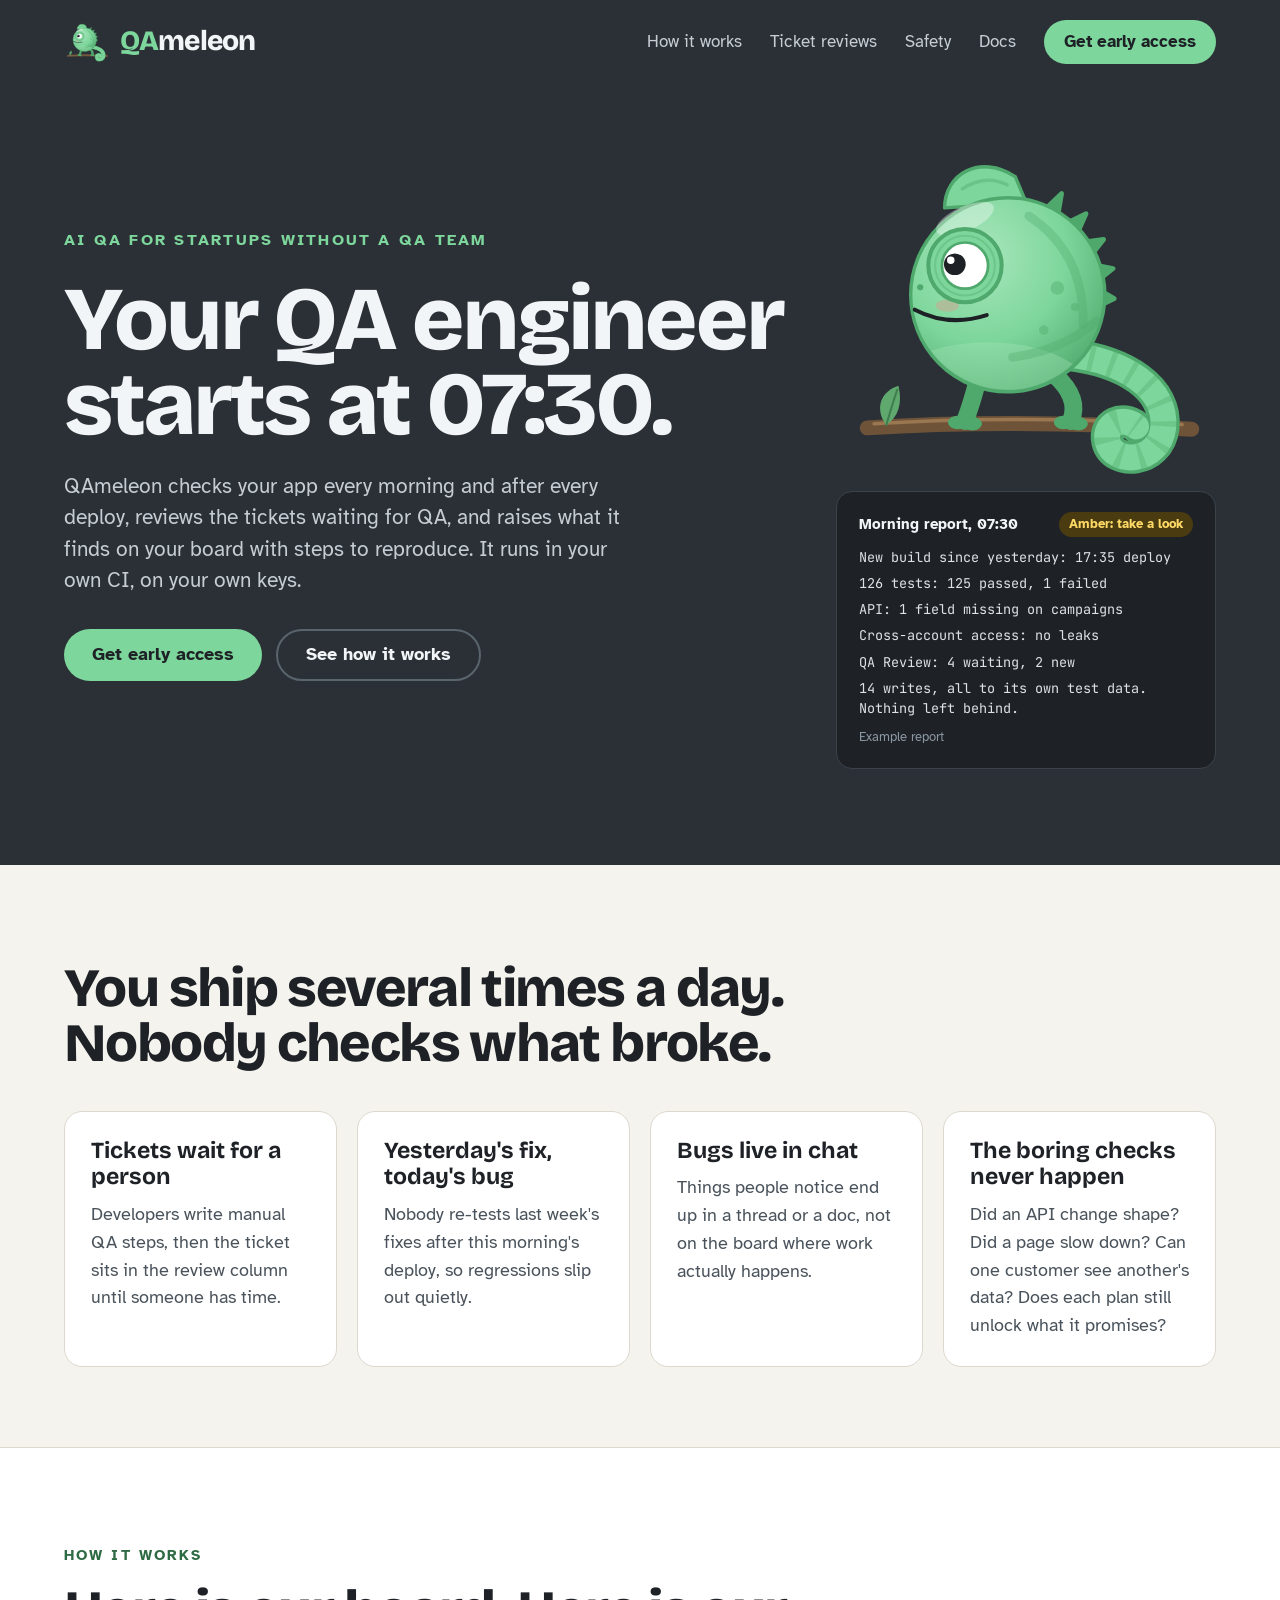
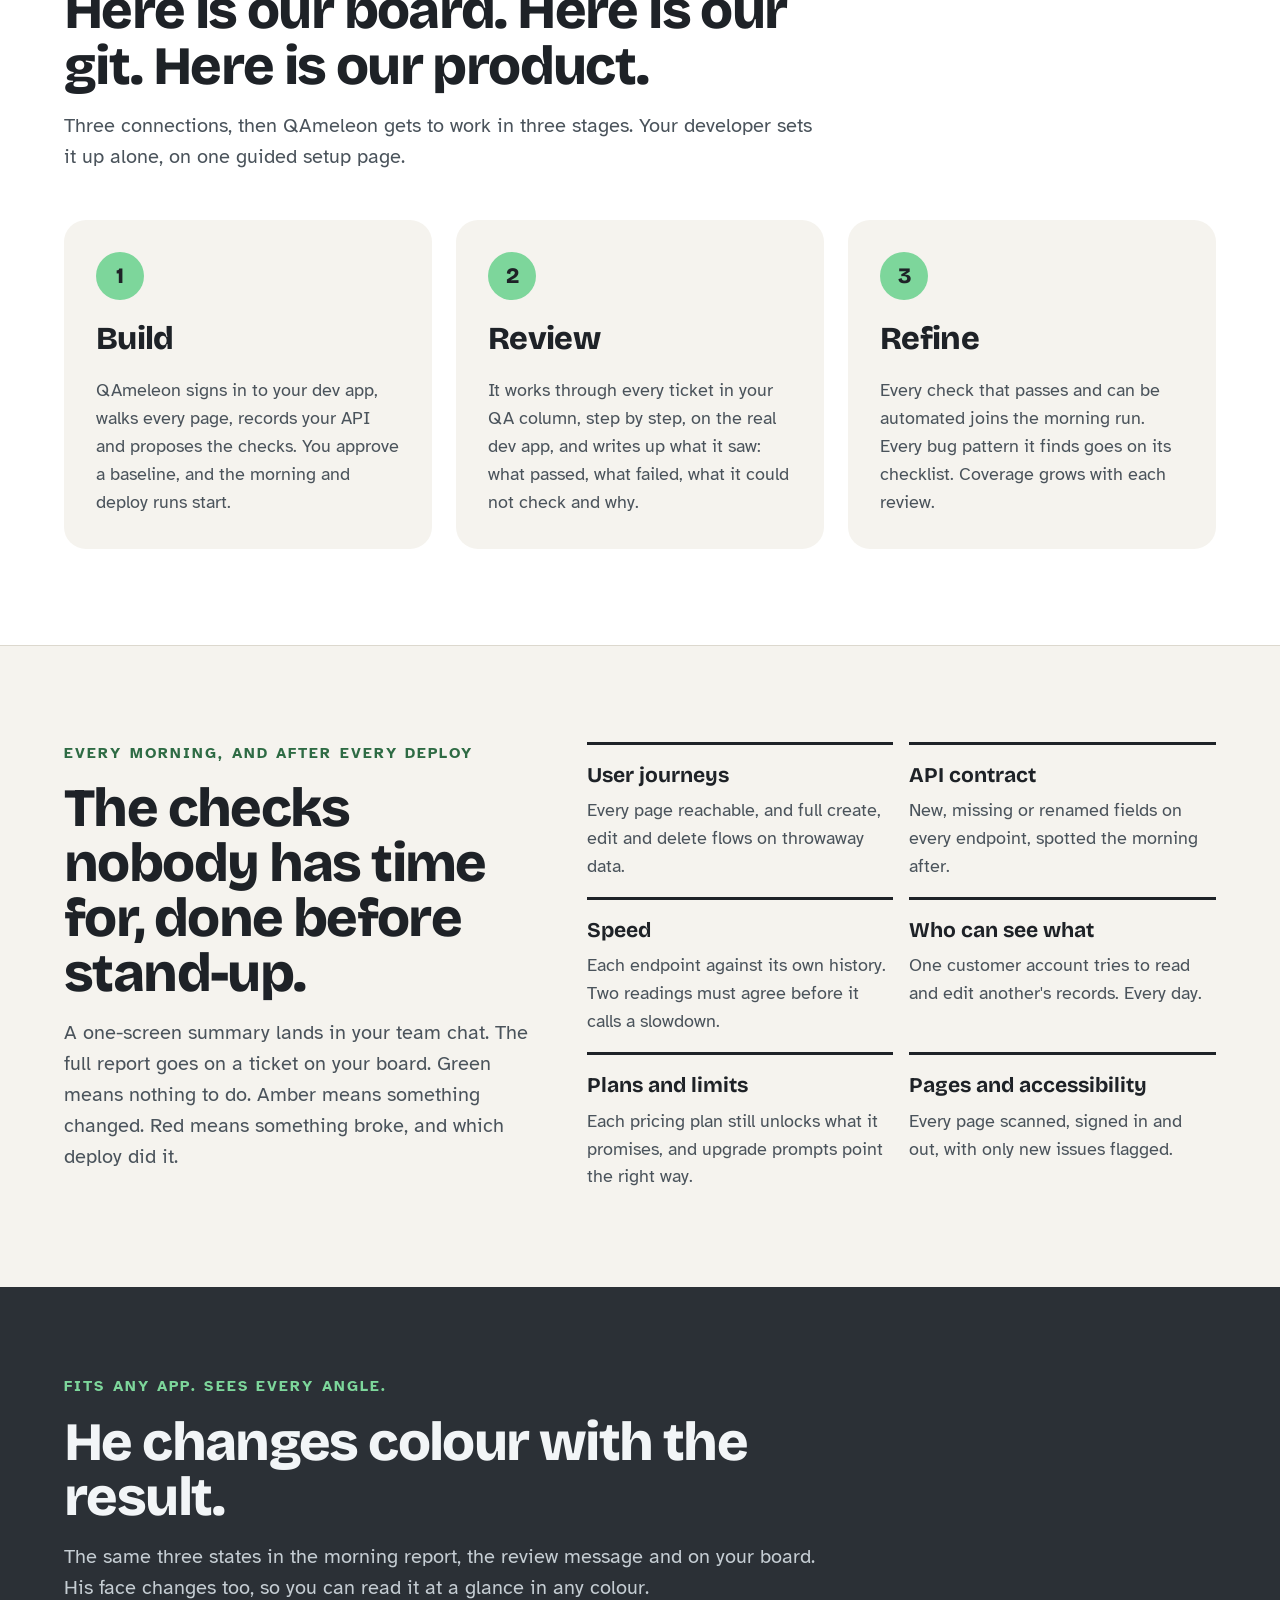
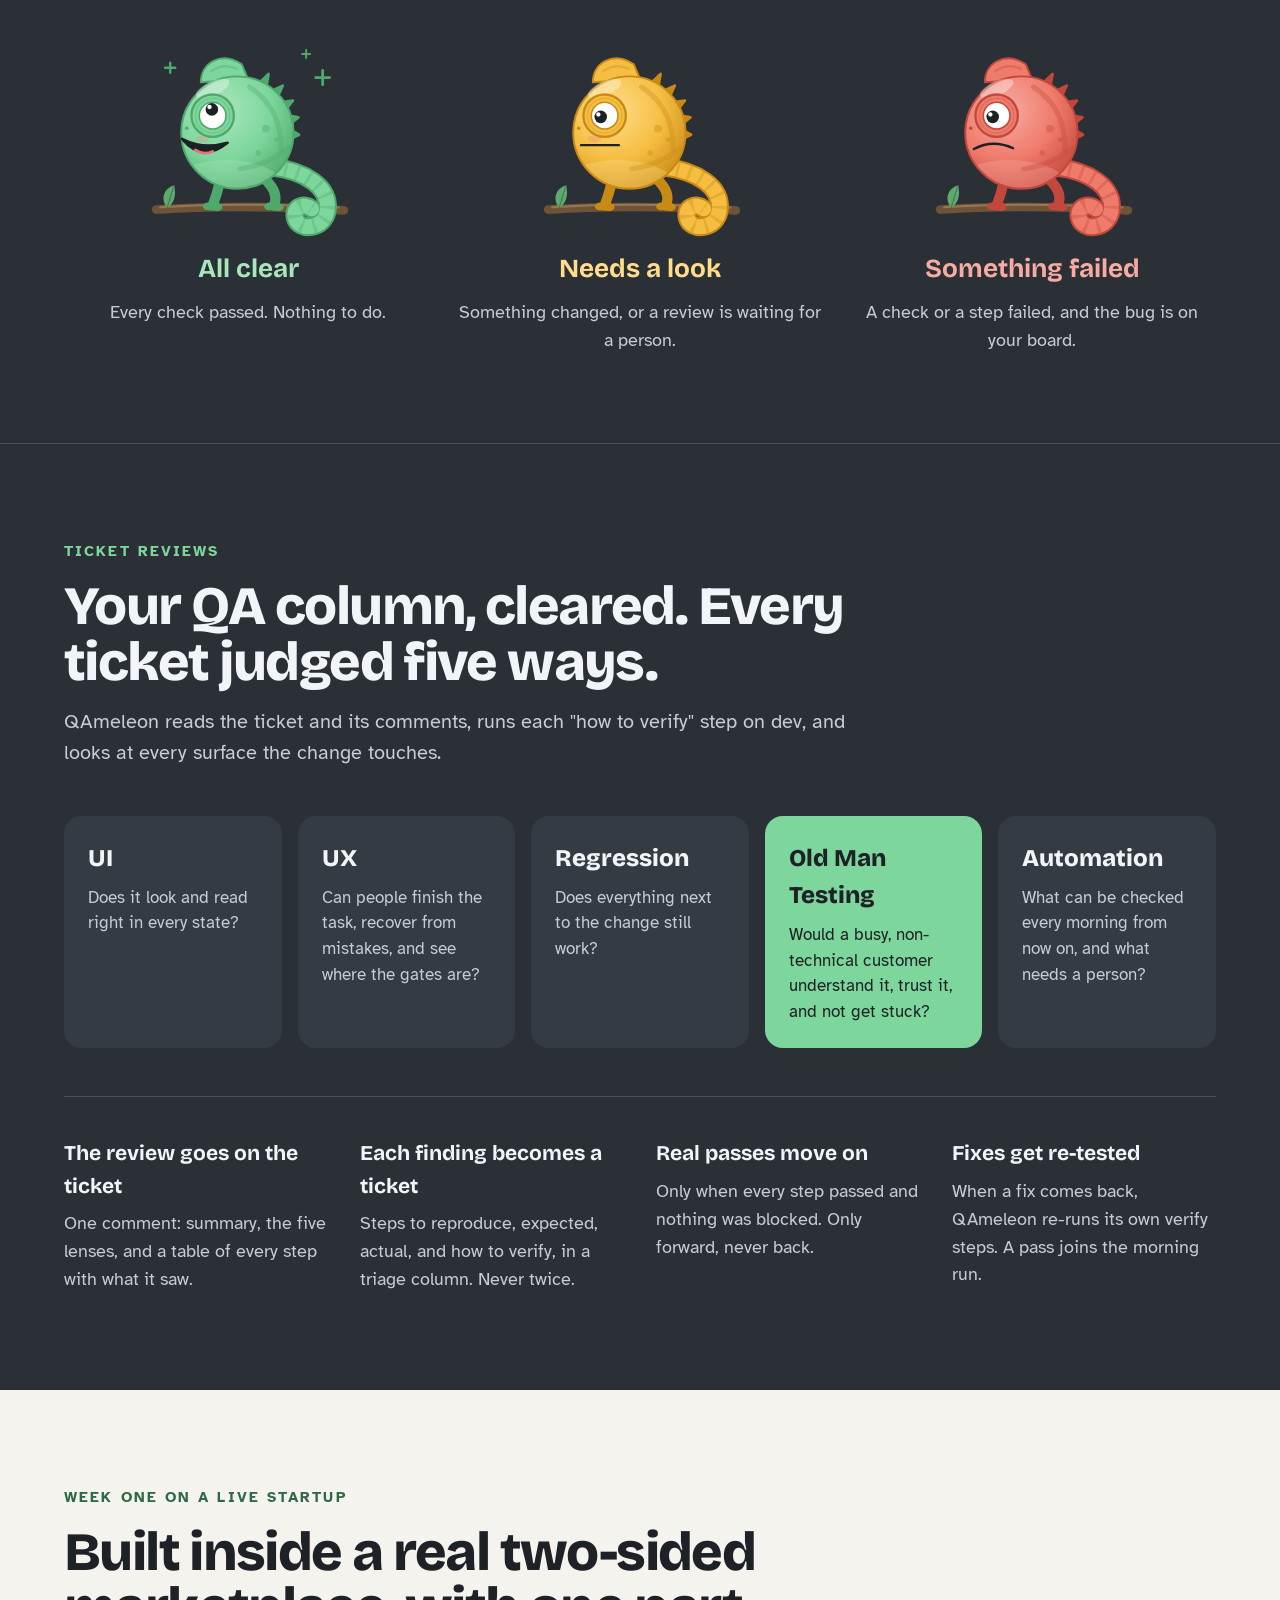
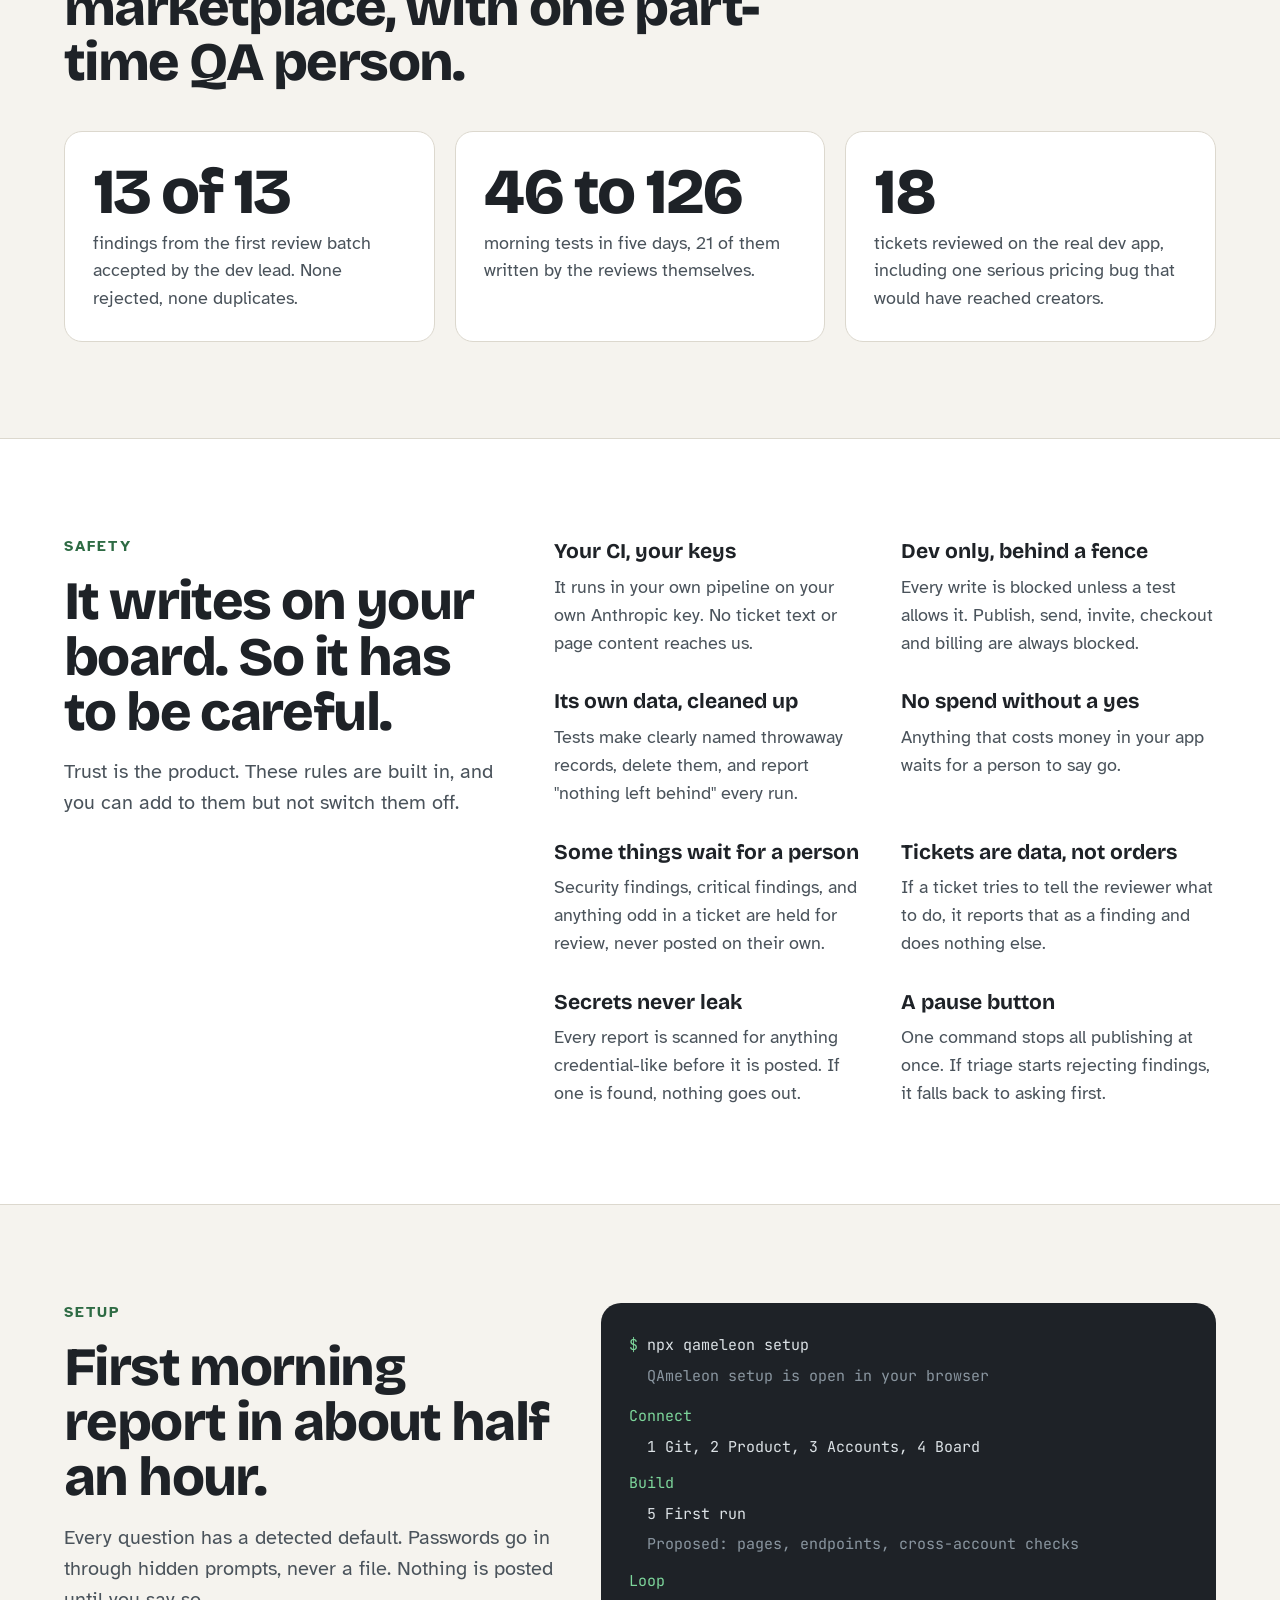
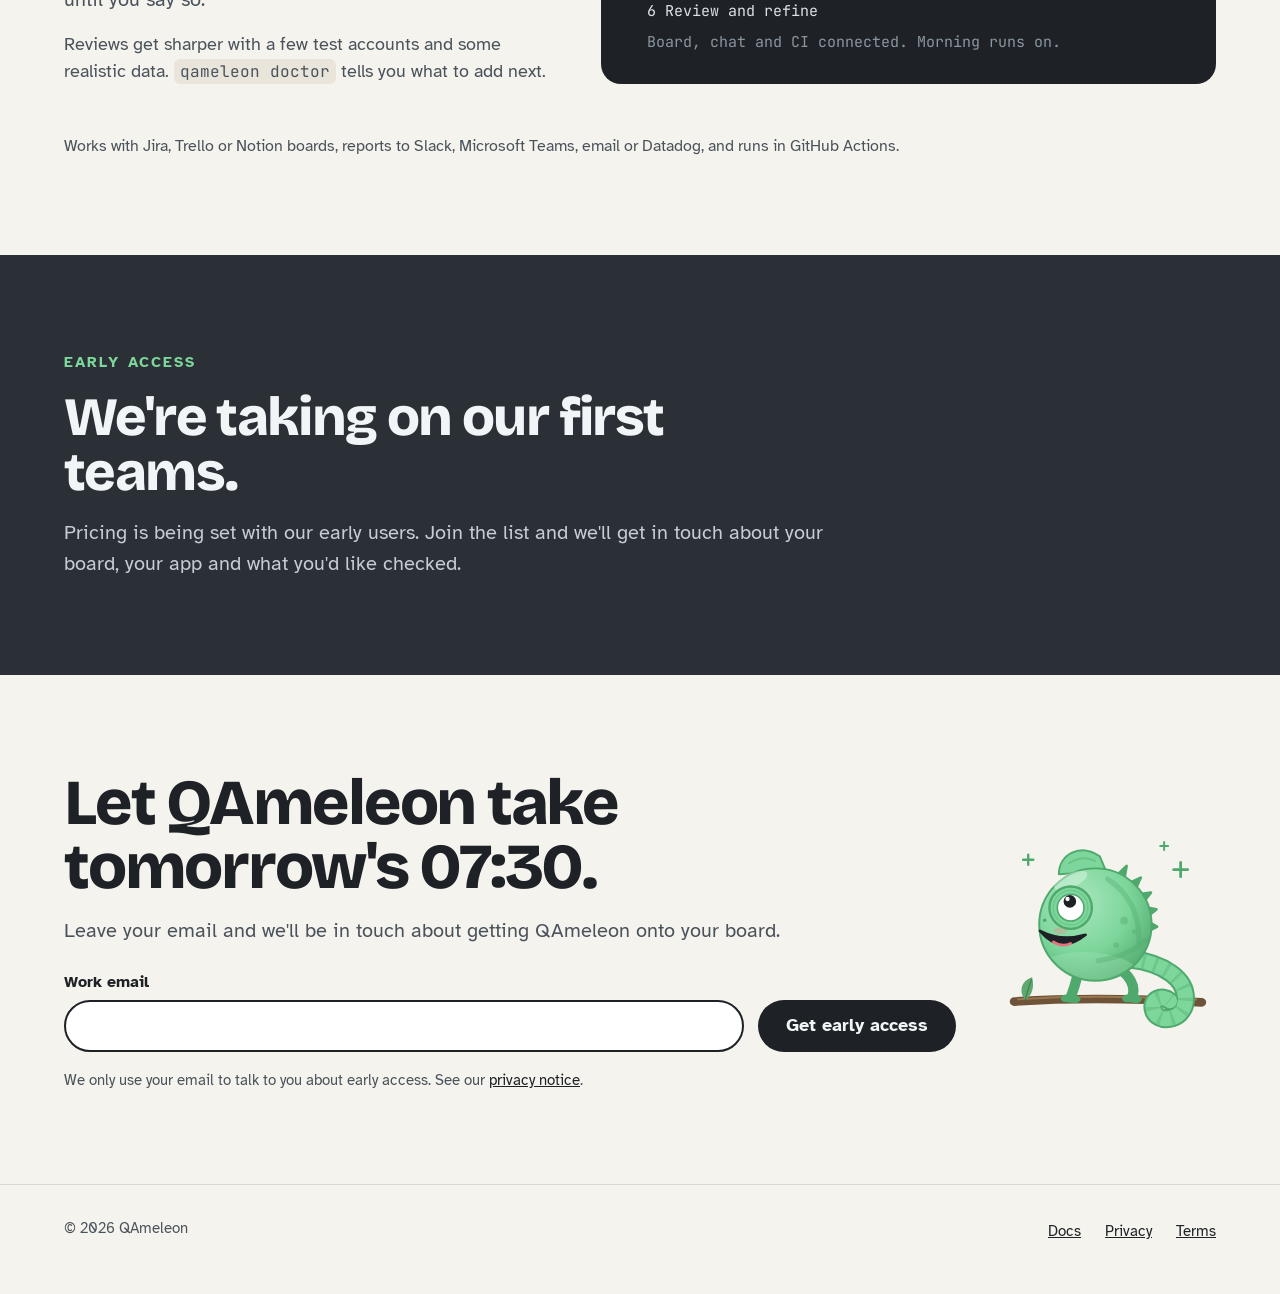
==== commit 2e8f0197: "Privacy notice and terms of use, self-hosted fonts, consent line on the early-access form - /privacy" ====
--- a/index.html
+++ b/index.html
@@ -6,9 +6,9 @@
 <title>QAmeleon, AI QA for startups</title>
 <meta name="description" content="QAmeleon acts like your user, checks every ticket and tells you what to fix in plain words. Build with confidence.">
 <link rel="icon" href="/favicon.svg" type="image/svg+xml">
-<link rel="preconnect" href="https://fonts.googleapis.com">
-<link rel="preconnect" href="https://fonts.gstatic.com" crossorigin>
-<link href="https://fonts.googleapis.com/css2?family=Bricolage+Grotesque:wght@500;700;800&amp;family=Atkinson+Hyperlegible:wght@400;700&amp;family=JetBrains+Mono:wght@400;500&amp;display=swap" rel="stylesheet">
+<link rel="stylesheet" href="/fonts/fonts.css">
+<link rel="preload" href="/fonts/bricolage-grotesque-latin-800-normal.woff2" as="font" type="font/woff2" crossorigin>
+<link rel="preload" href="/fonts/atkinson-hyperlegible-latin-400-normal.woff2" as="font" type="font/woff2" crossorigin>
 <style>
 *,*::before,*::after{box-sizing:border-box}
 .skip{position:absolute;left:16px;top:-60px;z-index:10;padding:12px 18px;border-radius:999px;background:#7DD69B;color:#1E2227;font-weight:700;text-decoration:none}.skip:focus{top:12px}
@@ -432,8 +432,9 @@
 <input type="hidden" name="form-name" value="early-access">
 <p hidden><label>Leave this empty <input name="company-website"></label></p>
 <label style="display: flex; flex-direction: column; gap: 6px; flex: 1 1 280px; font-weight: 700; font-size: 16px">Work email
-<input type="email" name="email" required autocomplete="email" style="min-height: 52px; padding: 0 18px; border-radius: 999px; border: 2px solid #1E2227; background: #FFFFFF; color: #1E2227; font: inherit; font-weight: 400; font-size: 18px"></label>
+<input type="email" name="email" required autocomplete="email" aria-describedby="email-note" style="min-height: 52px; padding: 0 18px; border-radius: 999px; border: 2px solid #1E2227; background: #FFFFFF; color: #1E2227; font: inherit; font-weight: 400; font-size: 18px"></label>
 <button type="submit" style="min-height: 52px; padding: 0 28px; border-radius: 999px; border: 0; background: #1E2227; color: #F2F5F7; font: inherit; font-weight: 700; font-size: 18px; cursor: pointer">Get early access</button>
+<p id="email-note" style="flex: 1 1 100%; margin: 0; font-size: 15px; color: #4A535B">We only use your email to talk to you about early access. See our <a href="/privacy/" style="display: inline-block; padding-block: 3px">privacy notice</a>.</p>
 </form>
 </div>
 <svg style="flex: 0 0 auto; width: 220px; height: auto" viewBox="140 280 560 500" aria-hidden="true" focusable="false">
@@ -478,9 +479,11 @@
 <footer style="border-top: 1px solid #DCD8CE">
 <div style="max-width: 1200px; margin: 0 auto; padding: 32px 24px 48px; display: flex; flex-wrap: wrap; justify-content: space-between; gap: 16px; font-size: 15px; color: #4A535B">
 <span>© 2026 QAmeleon</span>
-<div style="display: flex; flex-wrap: wrap; gap: 8px 24px">
+<nav aria-label="Footer" style="display: flex; flex-wrap: wrap; gap: 8px 24px">
 <a href="/docs/">Docs</a>
-</div>
+<a href="/privacy/">Privacy</a>
+<a href="/terms/">Terms</a>
+</nav>
 </div>
 </footer>
 
--- a/fonts/fonts.css
+++ b/fonts/fonts.css
@@ -0,0 +1,7 @@
+@font-face{font-family:'Atkinson Hyperlegible';font-style:normal;font-weight:400;font-display:swap;src:url(/fonts/atkinson-hyperlegible-latin-400-normal.woff2) format('woff2')}
+@font-face{font-family:'Atkinson Hyperlegible';font-style:normal;font-weight:700;font-display:swap;src:url(/fonts/atkinson-hyperlegible-latin-700-normal.woff2) format('woff2')}
+@font-face{font-family:'Bricolage Grotesque';font-style:normal;font-weight:500;font-display:swap;src:url(/fonts/bricolage-grotesque-latin-500-normal.woff2) format('woff2')}
+@font-face{font-family:'Bricolage Grotesque';font-style:normal;font-weight:700;font-display:swap;src:url(/fonts/bricolage-grotesque-latin-700-normal.woff2) format('woff2')}
+@font-face{font-family:'Bricolage Grotesque';font-style:normal;font-weight:800;font-display:swap;src:url(/fonts/bricolage-grotesque-latin-800-normal.woff2) format('woff2')}
+@font-face{font-family:'JetBrains Mono';font-style:normal;font-weight:400;font-display:swap;src:url(/fonts/jetbrains-mono-latin-400-normal.woff2) format('woff2')}
+@font-face{font-family:'JetBrains Mono';font-style:normal;font-weight:500;font-display:swap;src:url(/fonts/jetbrains-mono-latin-500-normal.woff2) format('woff2')}
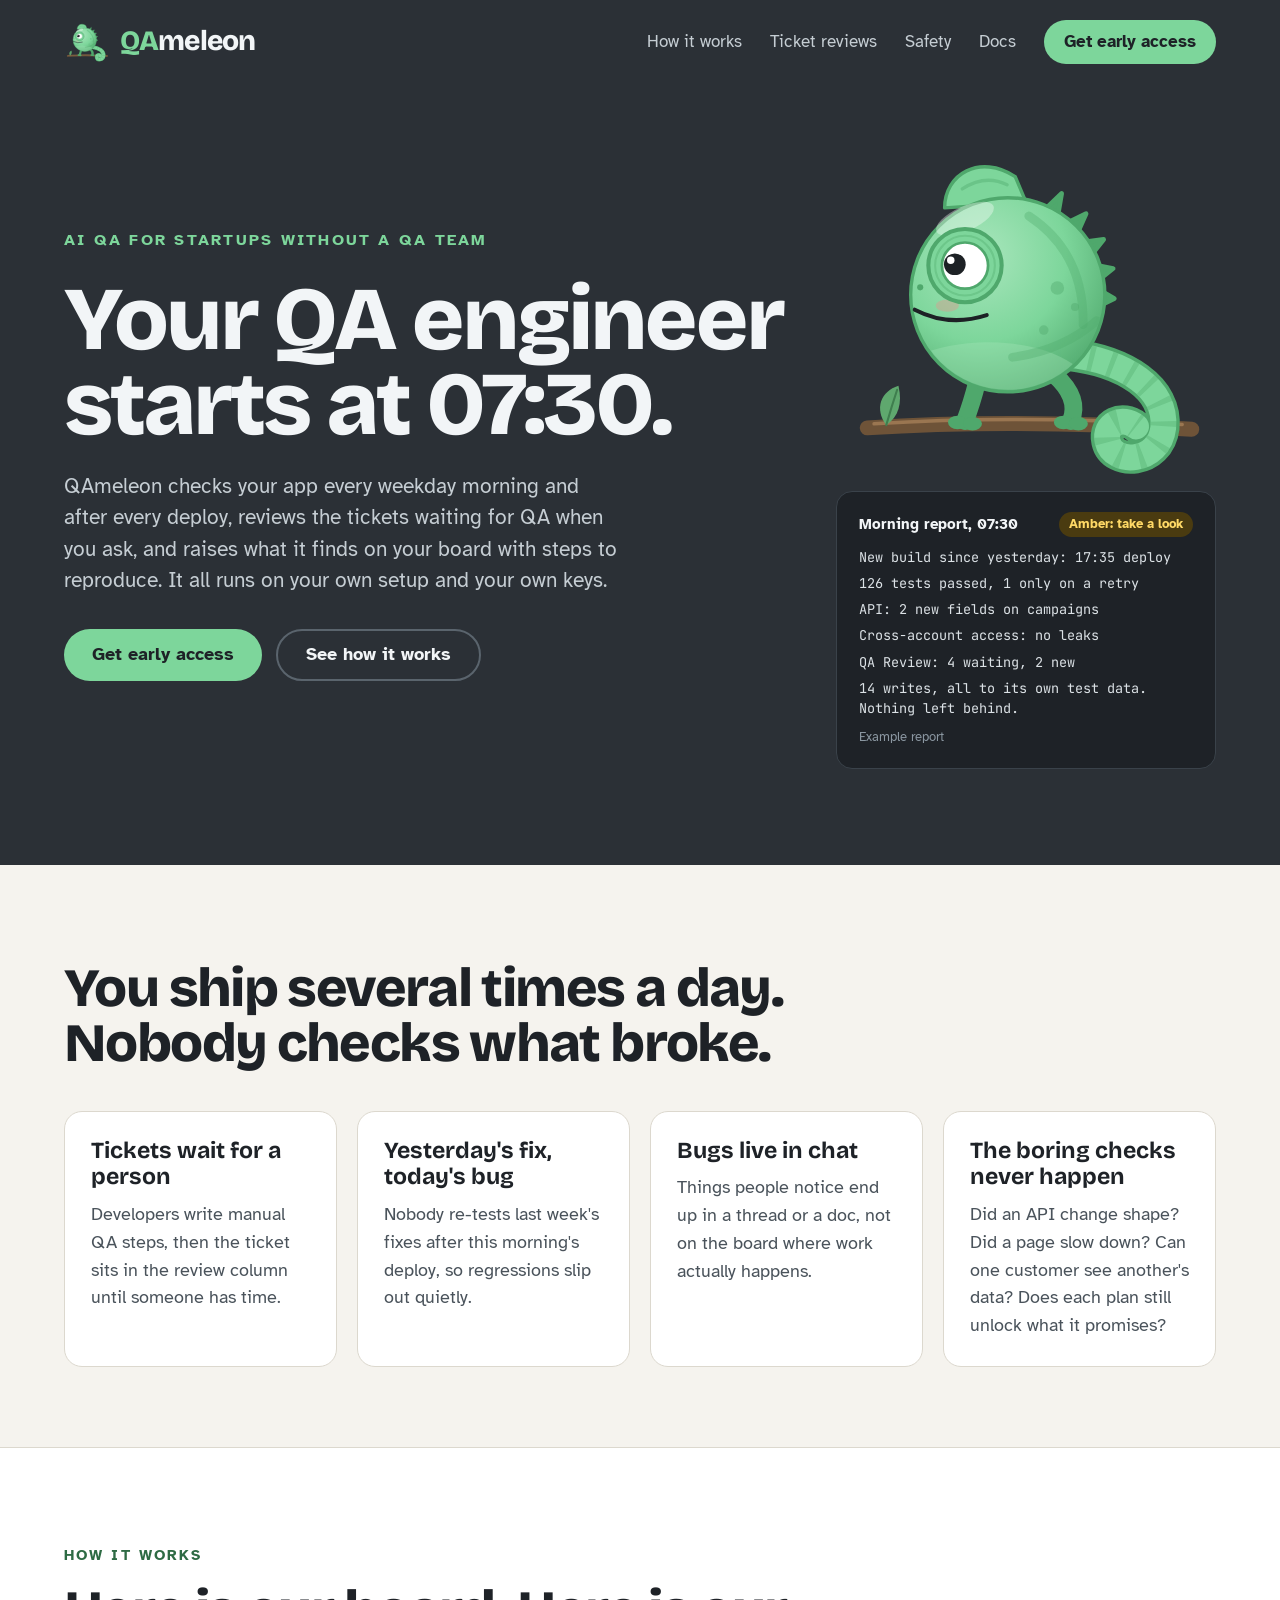
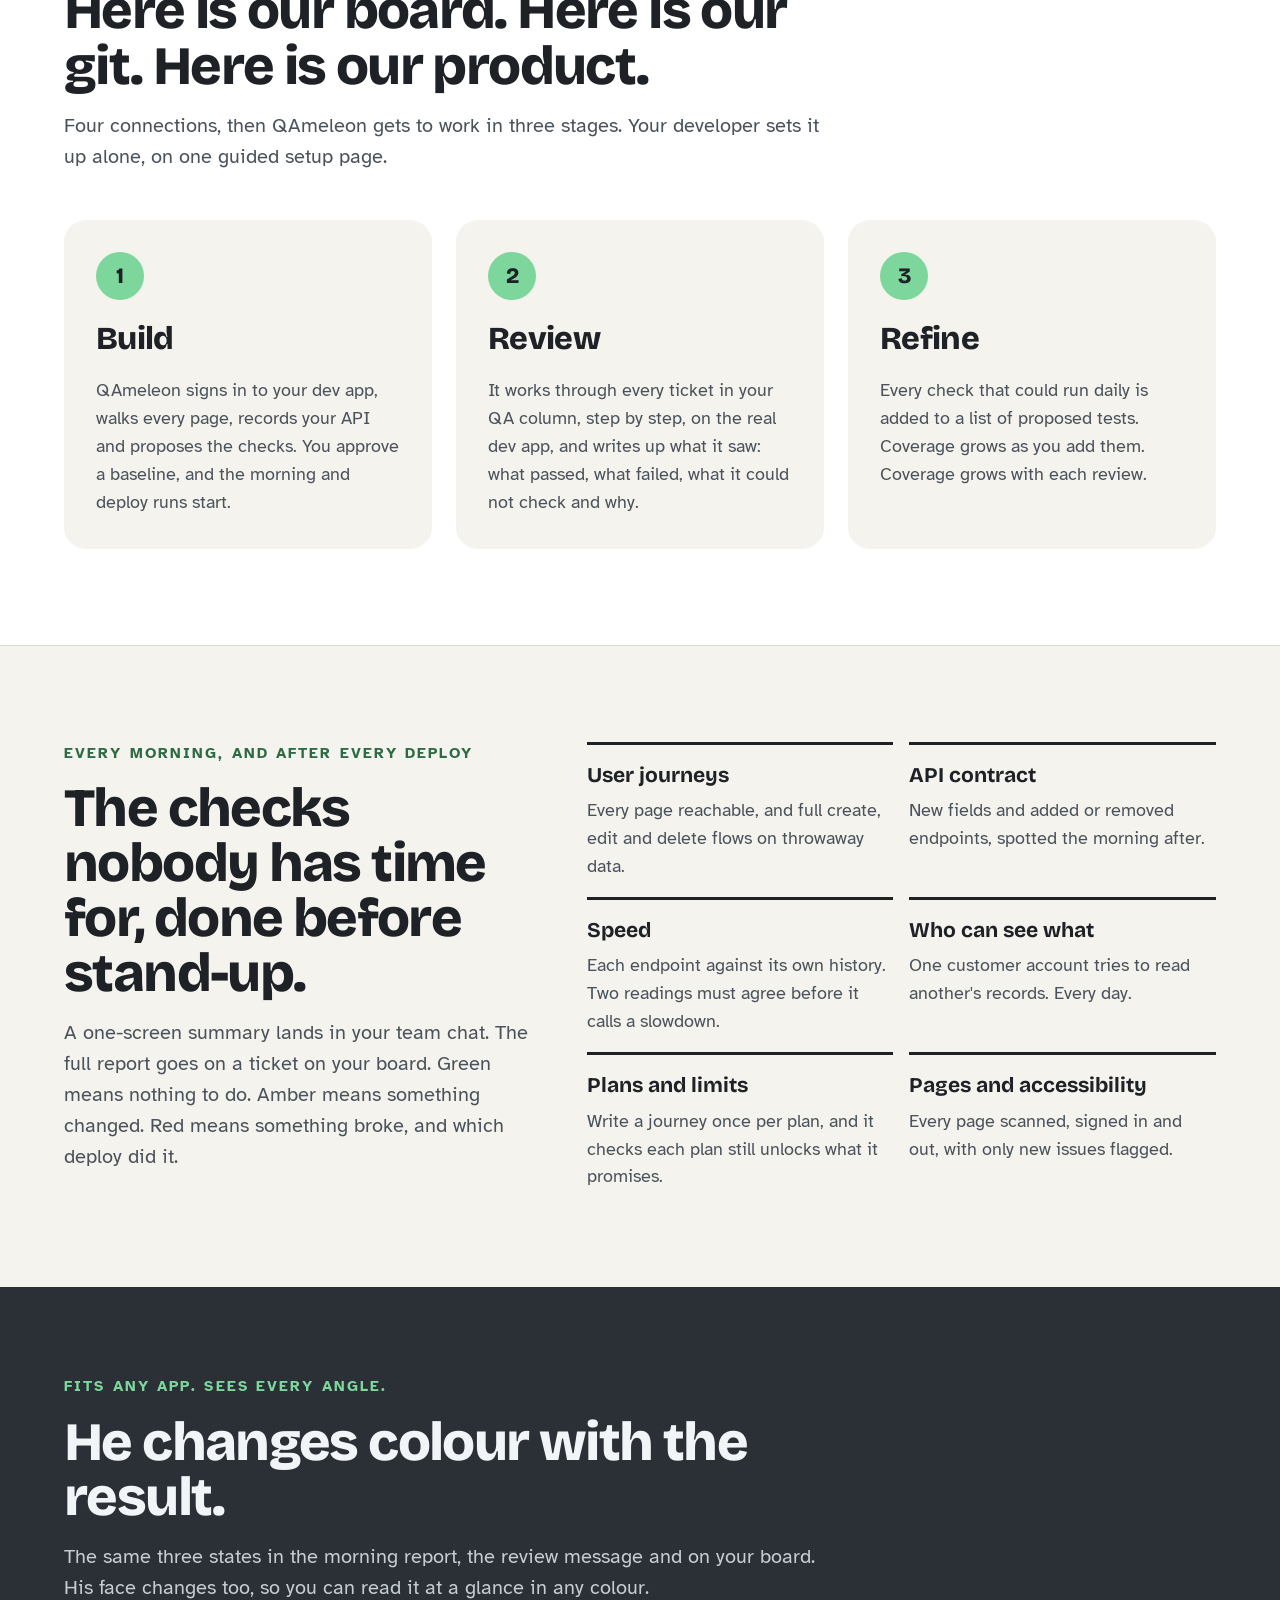
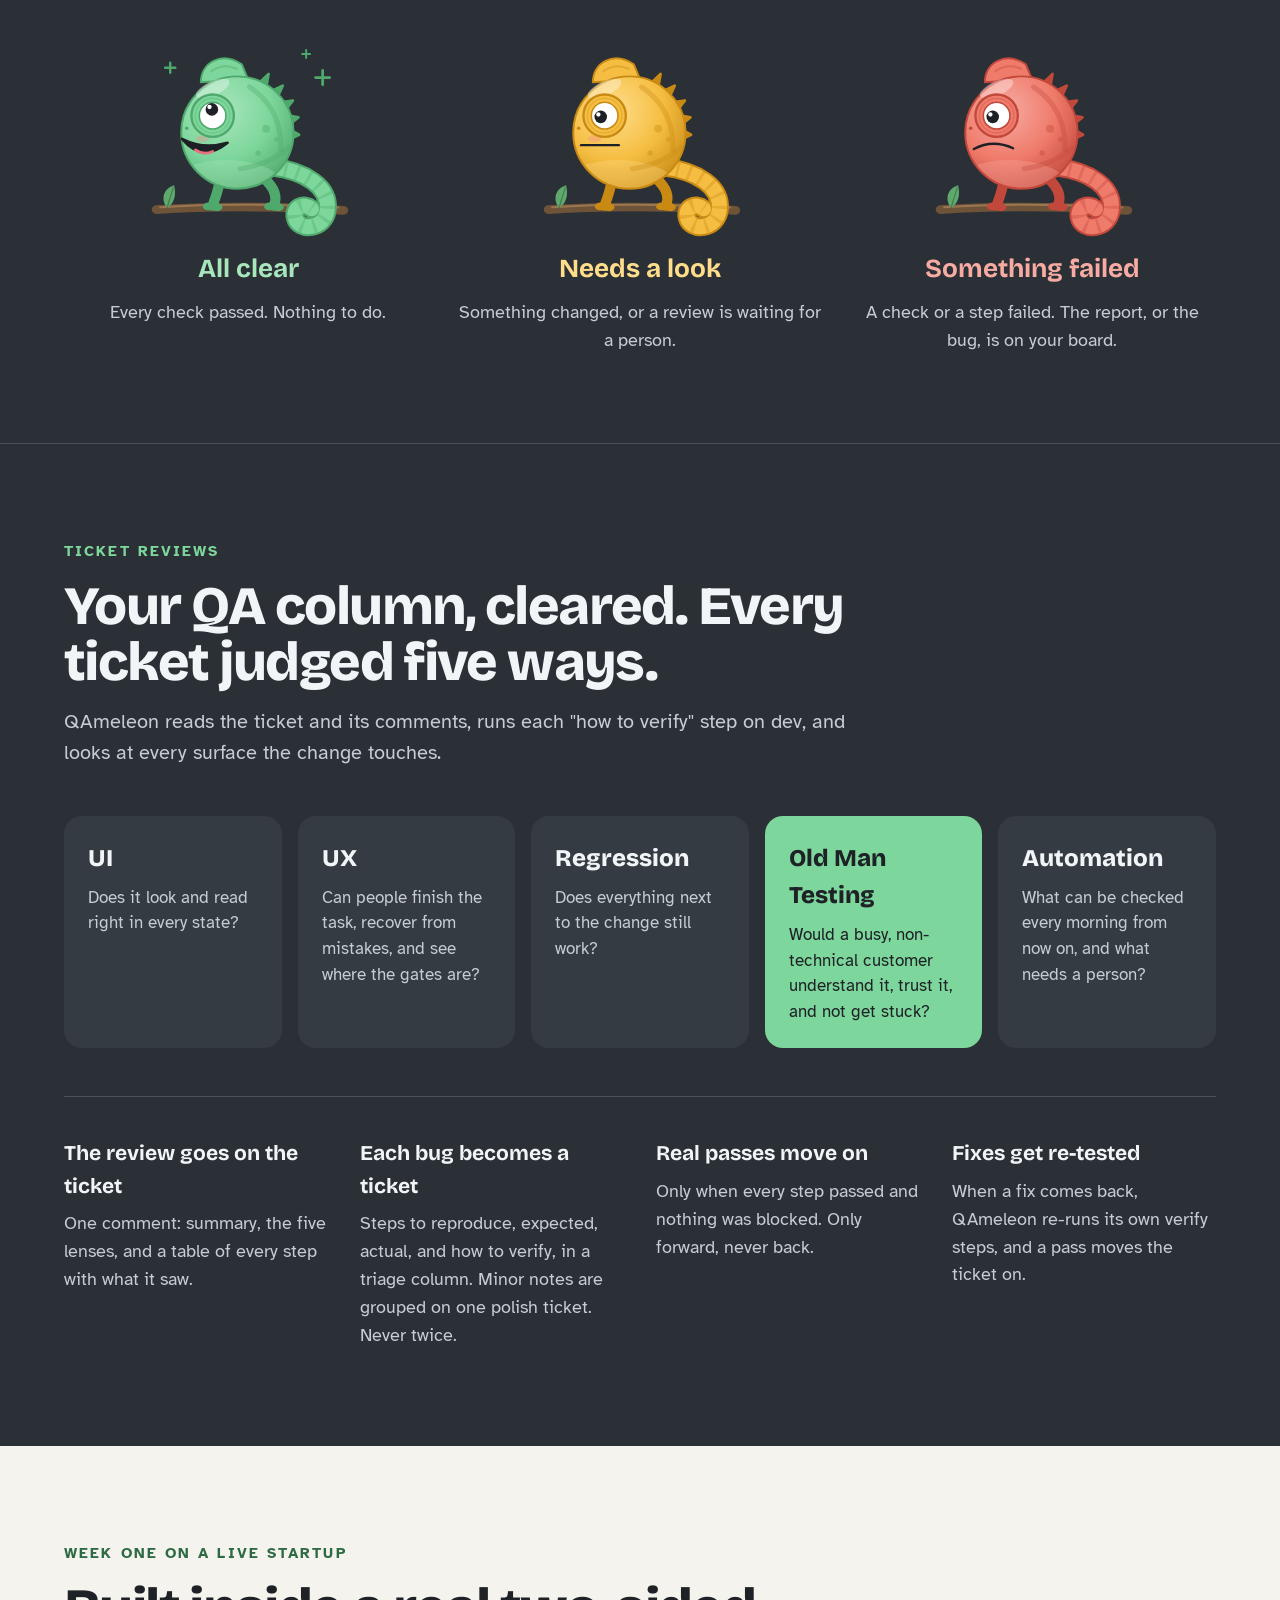
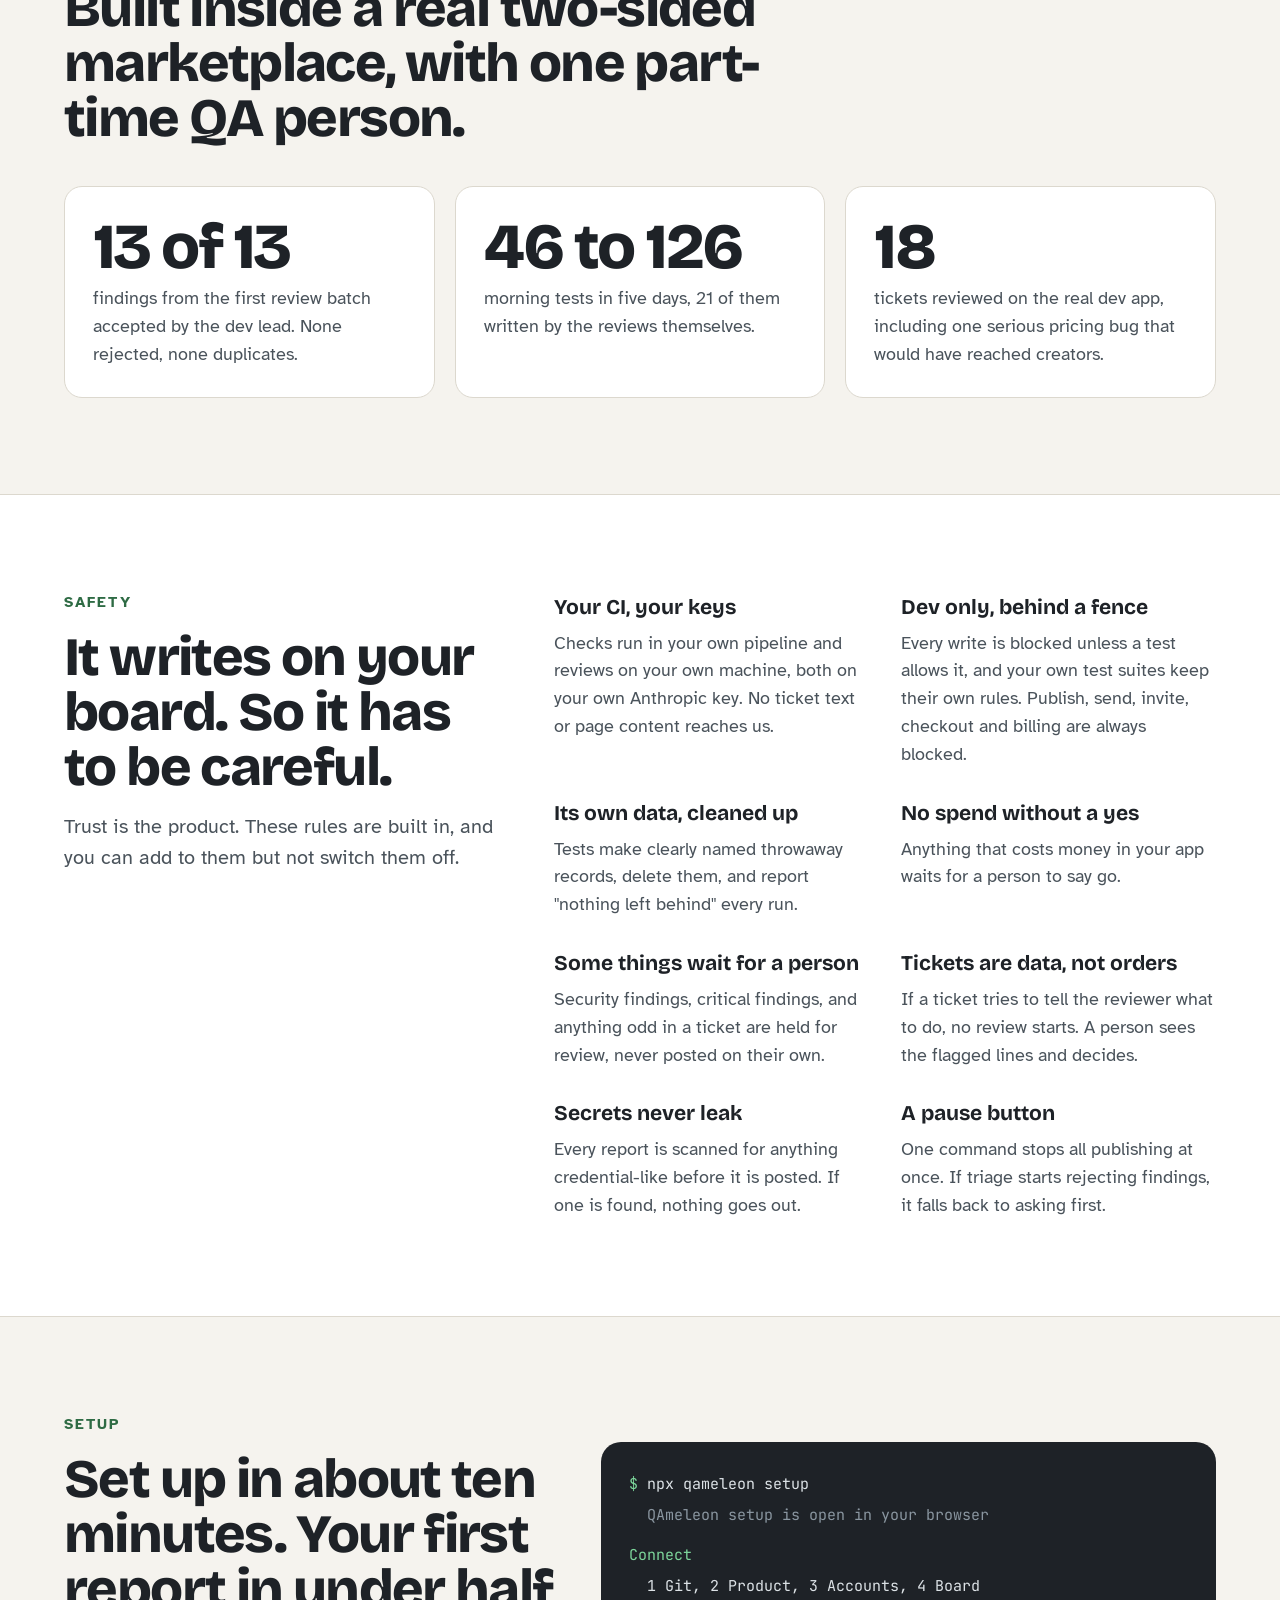
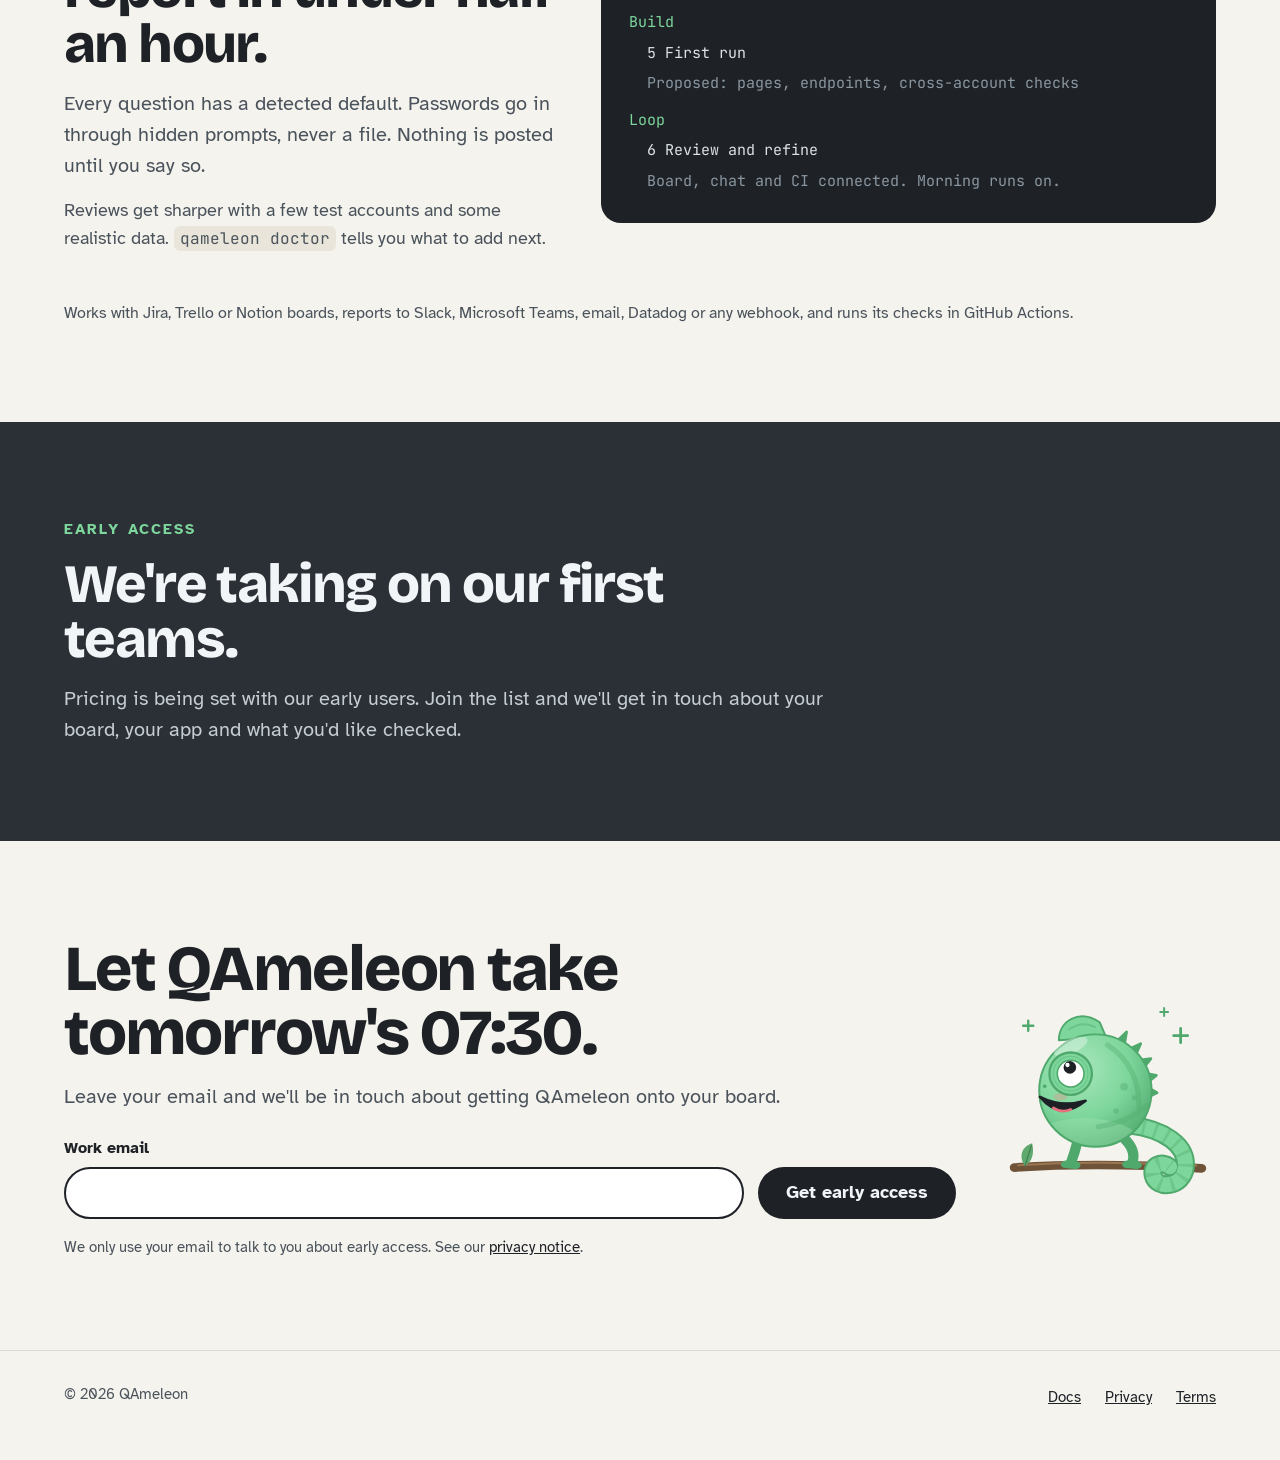
==== commit 9ab01ebb: "Content review: correct the site against engine 0.9.8 Home: API contract flags new fields and endpoi" ====
--- a/index.html
+++ b/index.html
@@ -79,7 +79,7 @@
 <div style="flex: 999 1 520px; min-width: 0; display: flex; flex-direction: column; gap: 24px">
 <p style="margin: 0; font-size: 16px; font-weight: 700; letter-spacing: 0.14em; text-transform: uppercase; color: #7DD69B">AI QA for startups without a QA team</p>
 <h1 style="margin: 0; font-family: 'Bricolage Grotesque', system-ui, sans-serif; font-size: clamp(48px, 7vw, 92px); line-height: 0.95; font-weight: 800; letter-spacing: -0.035em; text-wrap: balance">Your QA engineer starts at 07:30.</h1>
-<p style="margin: 0; max-width: 560px; font-size: 21px; line-height: 1.5; color: #C5CDD3">QAmeleon checks your app every morning and after every deploy, reviews the tickets waiting for QA, and raises what it finds on your board with steps to reproduce. It runs in your own CI, on your own keys.</p>
+<p style="margin: 0; max-width: 560px; font-size: 21px; line-height: 1.5; color: #C5CDD3">QAmeleon checks your app every weekday morning and after every deploy, reviews the tickets waiting for QA when you ask, and raises what it finds on your board with steps to reproduce. It all runs on your own setup and your own keys.</p>
 <div style="display: flex; flex-wrap: wrap; gap: 14px; padding-top: 8px">
 <a href="#start" style="display: inline-flex; align-items: center; min-height: 52px; padding: 0 28px; border-radius: 999px; background: #7DD69B; color: #1E2227; text-decoration: none; font-weight: 700; font-size: 18px">Get early access</a>
 <a href="#how" style="display: inline-flex; align-items: center; min-height: 52px; padding: 0 28px; border-radius: 999px; border: 2px solid #5A646D; color: #F2F5F7; text-decoration: none; font-weight: 700; font-size: 18px">See how it works</a>
@@ -129,8 +129,8 @@
 </div>
 <div style="display: flex; flex-direction: column; gap: 6px; font-family: 'JetBrains Mono', ui-monospace, monospace; font-size: 13.5px; line-height: 1.5">
 <span>New build since yesterday: 17:35 deploy</span>
-<span>126 tests: 125 passed, 1 failed</span>
-<span>API: 1 field missing on campaigns</span>
+<span>126 tests passed, 1 only on a retry</span>
+<span>API: 2 new fields on campaigns</span>
 <span>Cross-account access: no leaks</span>
 <span>QA Review: 4 waiting, 2 new</span>
 <span>14 writes, all to its own test data. Nothing left behind.</span>
@@ -168,7 +168,7 @@
 <div style="display: flex; flex-direction: column; gap: 16px; max-width: 760px">
 <p style="margin: 0; font-size: 15px; font-weight: 700; letter-spacing: 0.14em; text-transform: uppercase; color: #2E6B44">How it works</p>
 <h2 id="how-h" style="margin: 0; font-family: 'Bricolage Grotesque', system-ui, sans-serif; font-size: clamp(34px, 4.4vw, 54px); line-height: 1.02; font-weight: 800; letter-spacing: -0.03em">Here is our board. Here is our git. Here is our product.</h2>
-<p style="margin: 0; font-size: 20px; color: #4A535B">Three connections, then QAmeleon gets to work in three stages. Your developer sets it up alone, on one guided setup page.</p>
+<p style="margin: 0; font-size: 20px; color: #4A535B">Four connections, then QAmeleon gets to work in three stages. Your developer sets it up alone, on one guided setup page.</p>
 </div>
 <div style="display: grid; grid-template-columns: repeat(auto-fit, minmax(min(320px, 100%), 1fr)); gap: 24px">
 <div style="background: #F5F3EE; border-radius: 22px; padding: 32px; display: flex; flex-direction: column; gap: 14px">
@@ -184,7 +184,7 @@
 <div style="background: #F5F3EE; border-radius: 22px; padding: 32px; display: flex; flex-direction: column; gap: 14px">
 <span style="display: inline-flex; align-items: center; justify-content: center; width: 48px; height: 48px; border-radius: 999px; background: #7DD69B; font-family: 'Bricolage Grotesque', system-ui, sans-serif; font-weight: 800; font-size: 22px">3</span>
 <h3 style="margin: 0; font-family: 'Bricolage Grotesque', system-ui, sans-serif; font-size: 32px; font-weight: 800; letter-spacing: -0.02em">Refine</h3>
-<p style="margin: 0; color: #4A535B">Every check that passes and can be automated joins the morning run. Every bug pattern it finds goes on its checklist. Coverage grows with each review.</p>
+<p style="margin: 0; color: #4A535B">Every check that could run daily is added to a list of proposed tests. Coverage grows as you add them. Coverage grows with each review.</p>
 </div>
 </div>
 </div>
@@ -198,10 +198,10 @@
 </div>
 <ul style="flex: 1.3 1 480px; min-width: 0; margin: 0; padding: 0; list-style: none; display: grid; grid-template-columns: repeat(auto-fit, minmax(min(240px, 100%), 1fr)); gap: 16px">
 <li style="border-top: 3px solid #1E2227; padding-top: 14px; display: flex; flex-direction: column; gap: 6px"><strong style="font-family: 'Bricolage Grotesque', system-ui, sans-serif; font-size: 21px">User journeys</strong><span style="color: #4A535B">Every page reachable, and full create, edit and delete flows on throwaway data.</span></li>
-<li style="border-top: 3px solid #1E2227; padding-top: 14px; display: flex; flex-direction: column; gap: 6px"><strong style="font-family: 'Bricolage Grotesque', system-ui, sans-serif; font-size: 21px">API contract</strong><span style="color: #4A535B">New, missing or renamed fields on every endpoint, spotted the morning after.</span></li>
+<li style="border-top: 3px solid #1E2227; padding-top: 14px; display: flex; flex-direction: column; gap: 6px"><strong style="font-family: 'Bricolage Grotesque', system-ui, sans-serif; font-size: 21px">API contract</strong><span style="color: #4A535B">New fields and added or removed endpoints, spotted the morning after.</span></li>
 <li style="border-top: 3px solid #1E2227; padding-top: 14px; display: flex; flex-direction: column; gap: 6px"><strong style="font-family: 'Bricolage Grotesque', system-ui, sans-serif; font-size: 21px">Speed</strong><span style="color: #4A535B">Each endpoint against its own history. Two readings must agree before it calls a slowdown.</span></li>
-<li style="border-top: 3px solid #1E2227; padding-top: 14px; display: flex; flex-direction: column; gap: 6px"><strong style="font-family: 'Bricolage Grotesque', system-ui, sans-serif; font-size: 21px">Who can see what</strong><span style="color: #4A535B">One customer account tries to read and edit another's records. Every day.</span></li>
-<li style="border-top: 3px solid #1E2227; padding-top: 14px; display: flex; flex-direction: column; gap: 6px"><strong style="font-family: 'Bricolage Grotesque', system-ui, sans-serif; font-size: 21px">Plans and limits</strong><span style="color: #4A535B">Each pricing plan still unlocks what it promises, and upgrade prompts point the right way.</span></li>
+<li style="border-top: 3px solid #1E2227; padding-top: 14px; display: flex; flex-direction: column; gap: 6px"><strong style="font-family: 'Bricolage Grotesque', system-ui, sans-serif; font-size: 21px">Who can see what</strong><span style="color: #4A535B">One customer account tries to read another's records. Every day.</span></li>
+<li style="border-top: 3px solid #1E2227; padding-top: 14px; display: flex; flex-direction: column; gap: 6px"><strong style="font-family: 'Bricolage Grotesque', system-ui, sans-serif; font-size: 21px">Plans and limits</strong><span style="color: #4A535B">Write a journey once per plan, and it checks each plan still unlocks what it promises.</span></li>
 <li style="border-top: 3px solid #1E2227; padding-top: 14px; display: flex; flex-direction: column; gap: 6px"><strong style="font-family: 'Bricolage Grotesque', system-ui, sans-serif; font-size: 21px">Pages and accessibility</strong><span style="color: #4A535B">Every page scanned, signed in and out, with only new issues flagged.</span></li>
 </ul>
 </section>
@@ -329,7 +329,7 @@
 </svg>
 
 <strong style="font-family: 'Bricolage Grotesque', system-ui, sans-serif; font-size: 26px; color: #F7ABA2">Something failed</strong>
-<span style="color: #C5CDD3">A check or a step failed, and the bug is on your board.</span>
+<span style="color: #C5CDD3">A check or a step failed. The report, or the bug, is on your board.</span>
 </li>
 </ul>
 </div>
@@ -351,9 +351,9 @@
 </div>
 <div style="display: grid; grid-template-columns: repeat(auto-fit, minmax(min(250px, 100%), 1fr)); gap: 32px; border-top: 1px solid #4A535B; padding-top: 40px">
 <div style="display: flex; flex-direction: column; gap: 8px"><strong style="font-family: 'Bricolage Grotesque', system-ui, sans-serif; font-size: 21px">The review goes on the ticket</strong><span style="color: #C5CDD3">One comment: summary, the five lenses, and a table of every step with what it saw.</span></div>
-<div style="display: flex; flex-direction: column; gap: 8px"><strong style="font-family: 'Bricolage Grotesque', system-ui, sans-serif; font-size: 21px">Each finding becomes a ticket</strong><span style="color: #C5CDD3">Steps to reproduce, expected, actual, and how to verify, in a triage column. Never twice.</span></div>
+<div style="display: flex; flex-direction: column; gap: 8px"><strong style="font-family: 'Bricolage Grotesque', system-ui, sans-serif; font-size: 21px">Each bug becomes a ticket</strong><span style="color: #C5CDD3">Steps to reproduce, expected, actual, and how to verify, in a triage column. Minor notes are grouped on one polish ticket. Never twice.</span></div>
 <div style="display: flex; flex-direction: column; gap: 8px"><strong style="font-family: 'Bricolage Grotesque', system-ui, sans-serif; font-size: 21px">Real passes move on</strong><span style="color: #C5CDD3">Only when every step passed and nothing was blocked. Only forward, never back.</span></div>
-<div style="display: flex; flex-direction: column; gap: 8px"><strong style="font-family: 'Bricolage Grotesque', system-ui, sans-serif; font-size: 21px">Fixes get re-tested</strong><span style="color: #C5CDD3">When a fix comes back, QAmeleon re-runs its own verify steps. A pass joins the morning run.</span></div>
+<div style="display: flex; flex-direction: column; gap: 8px"><strong style="font-family: 'Bricolage Grotesque', system-ui, sans-serif; font-size: 21px">Fixes get re-tested</strong><span style="color: #C5CDD3">When a fix comes back, QAmeleon re-runs its own verify steps, and a pass moves the ticket on.</span></div>
 </div>
 </div>
 </section>
@@ -378,12 +378,12 @@
 <p style="margin: 0; font-size: 20px; color: #4A535B">Trust is the product. These rules are built in, and you can add to them but not switch them off.</p>
 </div>
 <ul style="flex: 1.4 1 520px; min-width: 0; margin: 0; padding: 0; list-style: none; display: grid; grid-template-columns: repeat(auto-fit, minmax(min(250px, 100%), 1fr)); gap: 28px 32px">
-<li style="display: flex; flex-direction: column; gap: 6px"><strong style="font-family: 'Bricolage Grotesque', system-ui, sans-serif; font-size: 21px">Your CI, your keys</strong><span style="color: #4A535B">It runs in your own pipeline on your own Anthropic key. No ticket text or page content reaches us.</span></li>
-<li style="display: flex; flex-direction: column; gap: 6px"><strong style="font-family: 'Bricolage Grotesque', system-ui, sans-serif; font-size: 21px">Dev only, behind a fence</strong><span style="color: #4A535B">Every write is blocked unless a test allows it. Publish, send, invite, checkout and billing are always blocked.</span></li>
+<li style="display: flex; flex-direction: column; gap: 6px"><strong style="font-family: 'Bricolage Grotesque', system-ui, sans-serif; font-size: 21px">Your CI, your keys</strong><span style="color: #4A535B">Checks run in your own pipeline and reviews on your own machine, both on your own Anthropic key. No ticket text or page content reaches us.</span></li>
+<li style="display: flex; flex-direction: column; gap: 6px"><strong style="font-family: 'Bricolage Grotesque', system-ui, sans-serif; font-size: 21px">Dev only, behind a fence</strong><span style="color: #4A535B">Every write is blocked unless a test allows it, and your own test suites keep their own rules. Publish, send, invite, checkout and billing are always blocked.</span></li>
 <li style="display: flex; flex-direction: column; gap: 6px"><strong style="font-family: 'Bricolage Grotesque', system-ui, sans-serif; font-size: 21px">Its own data, cleaned up</strong><span style="color: #4A535B">Tests make clearly named throwaway records, delete them, and report "nothing left behind" every run.</span></li>
 <li style="display: flex; flex-direction: column; gap: 6px"><strong style="font-family: 'Bricolage Grotesque', system-ui, sans-serif; font-size: 21px">No spend without a yes</strong><span style="color: #4A535B">Anything that costs money in your app waits for a person to say go.</span></li>
 <li style="display: flex; flex-direction: column; gap: 6px"><strong style="font-family: 'Bricolage Grotesque', system-ui, sans-serif; font-size: 21px">Some things wait for a person</strong><span style="color: #4A535B">Security findings, critical findings, and anything odd in a ticket are held for review, never posted on their own.</span></li>
-<li style="display: flex; flex-direction: column; gap: 6px"><strong style="font-family: 'Bricolage Grotesque', system-ui, sans-serif; font-size: 21px">Tickets are data, not orders</strong><span style="color: #4A535B">If a ticket tries to tell the reviewer what to do, it reports that as a finding and does nothing else.</span></li>
+<li style="display: flex; flex-direction: column; gap: 6px"><strong style="font-family: 'Bricolage Grotesque', system-ui, sans-serif; font-size: 21px">Tickets are data, not orders</strong><span style="color: #4A535B">If a ticket tries to tell the reviewer what to do, no review starts. A person sees the flagged lines and decides.</span></li>
 <li style="display: flex; flex-direction: column; gap: 6px"><strong style="font-family: 'Bricolage Grotesque', system-ui, sans-serif; font-size: 21px">Secrets never leak</strong><span style="color: #4A535B">Every report is scanned for anything credential-like before it is posted. If one is found, nothing goes out.</span></li>
 <li style="display: flex; flex-direction: column; gap: 6px"><strong style="font-family: 'Bricolage Grotesque', system-ui, sans-serif; font-size: 21px">A pause button</strong><span style="color: #4A535B">One command stops all publishing at once. If triage starts rejecting findings, it falls back to asking first.</span></li>
 </ul>
@@ -393,7 +393,7 @@
 <section aria-labelledby="setup-h" style="max-width: 1200px; margin: 0 auto; padding: 96px 24px; display: flex; flex-wrap: wrap; gap: 48px; align-items: center">
 <div style="flex: 1 1 360px; min-width: 0; display: flex; flex-direction: column; gap: 16px">
 <p style="margin: 0; font-size: 15px; font-weight: 700; letter-spacing: 0.14em; text-transform: uppercase; color: #2E6B44">Setup</p>
-<h2 id="setup-h" style="margin: 0; font-family: 'Bricolage Grotesque', system-ui, sans-serif; font-size: clamp(34px, 4.4vw, 54px); line-height: 1.02; font-weight: 800; letter-spacing: -0.03em">First morning report in about half an hour.</h2>
+<h2 id="setup-h" style="margin: 0; font-family: 'Bricolage Grotesque', system-ui, sans-serif; font-size: clamp(34px, 4.4vw, 54px); line-height: 1.02; font-weight: 800; letter-spacing: -0.03em">Set up in about ten minutes. Your first report in under half an hour.</h2>
 <p style="margin: 0; font-size: 20px; color: #4A535B">Every question has a detected default. Passwords go in through hidden prompts, never a file. Nothing is posted until you say so.</p>
 <p style="margin: 0; font-size: 18px; color: #4A535B">Reviews get sharper with a few test accounts and some realistic data. <code style="font-family: 'JetBrains Mono', ui-monospace, monospace; font-size: 16px; background: #E9E5DB; padding: 2px 6px; border-radius: 6px">qameleon doctor</code> tells you what to add next.</p>
 </div>
@@ -411,7 +411,7 @@
 <span style="color: #8A96A0; padding-left: 2ch">Board, chat and CI connected. Morning runs on.</span>
 </div>
 </div>
-<p style="flex: 1 1 100%; margin: 0; font-size: 16px; color: #4A535B">Works with Jira, Trello or Notion boards, reports to Slack, Microsoft Teams, email or Datadog, and runs in GitHub Actions.</p>
+<p style="flex: 1 1 100%; margin: 0; font-size: 16px; color: #4A535B">Works with Jira, Trello or Notion boards, reports to Slack, Microsoft Teams, email, Datadog or any webhook, and runs its checks in GitHub Actions.</p>
 </section>
 
 <section id="pricing" aria-labelledby="pricing-h" style="background: #2B3036; color: #F2F5F7">
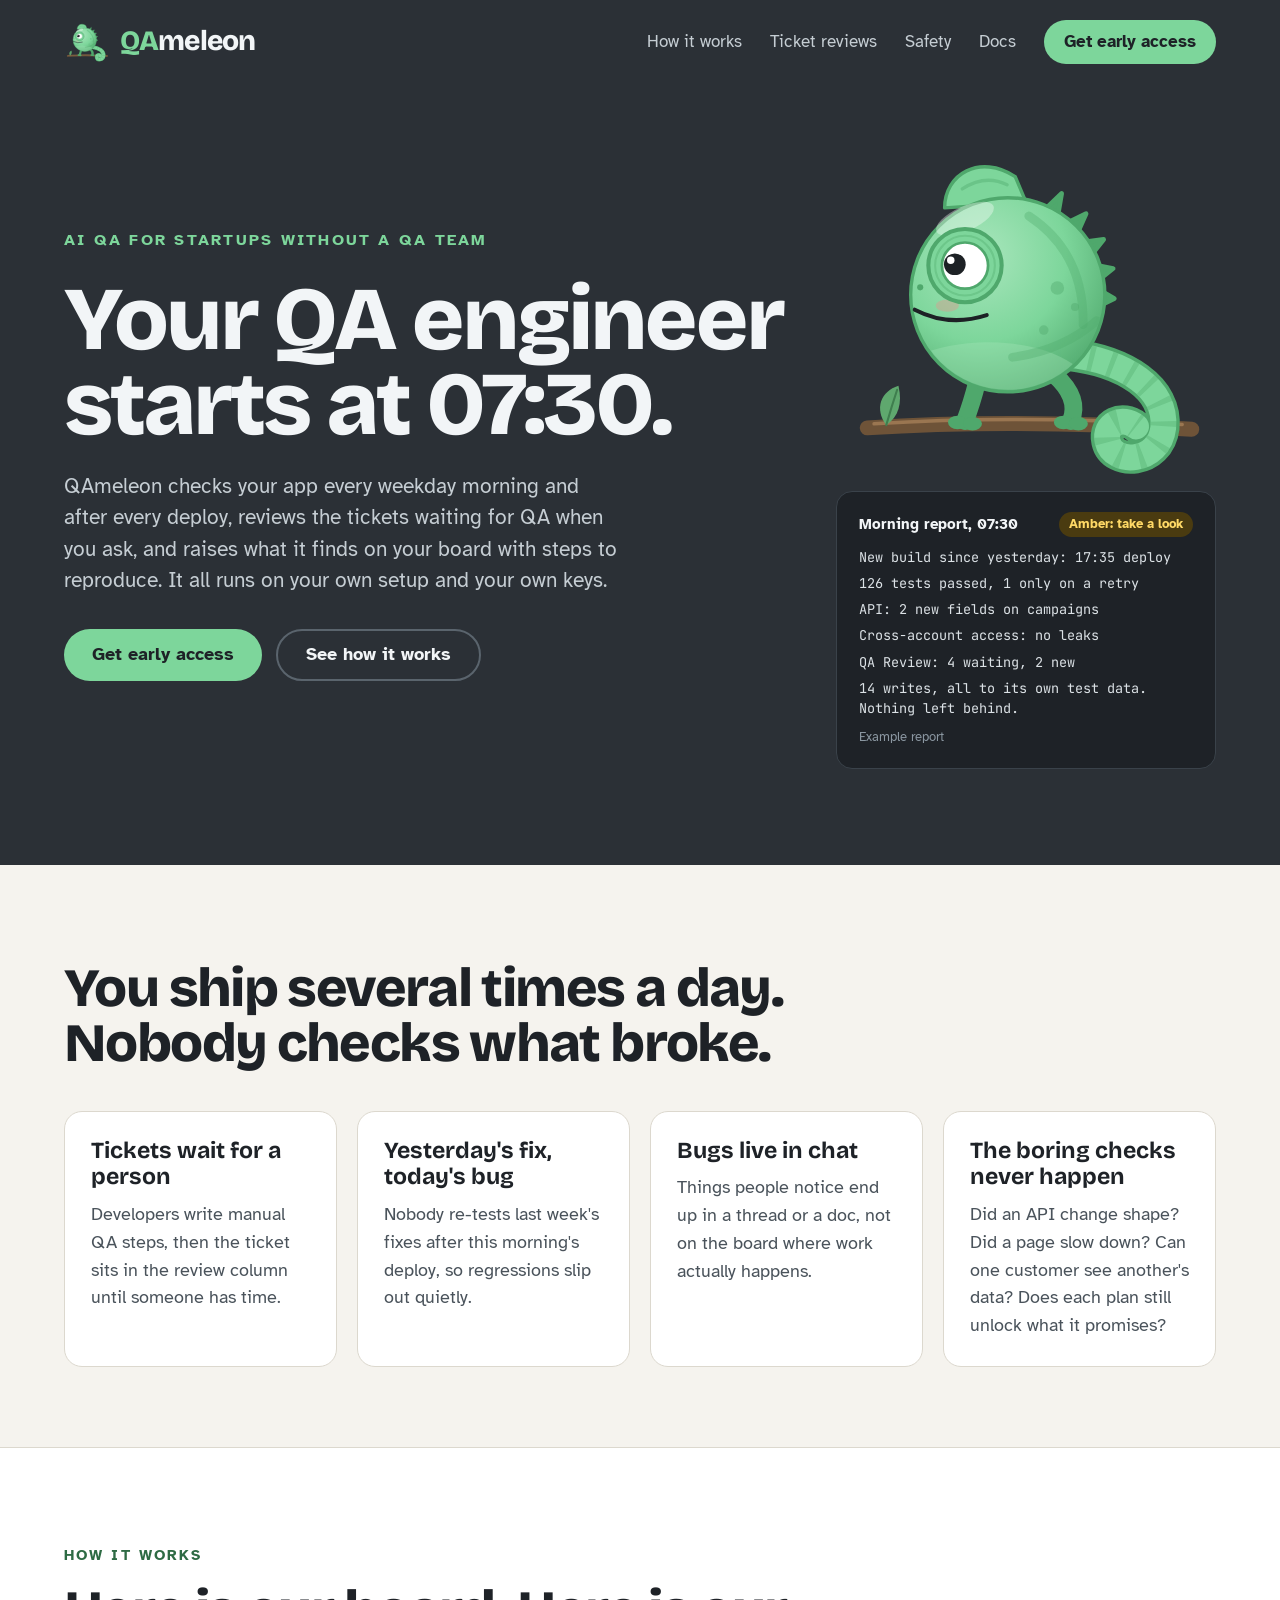
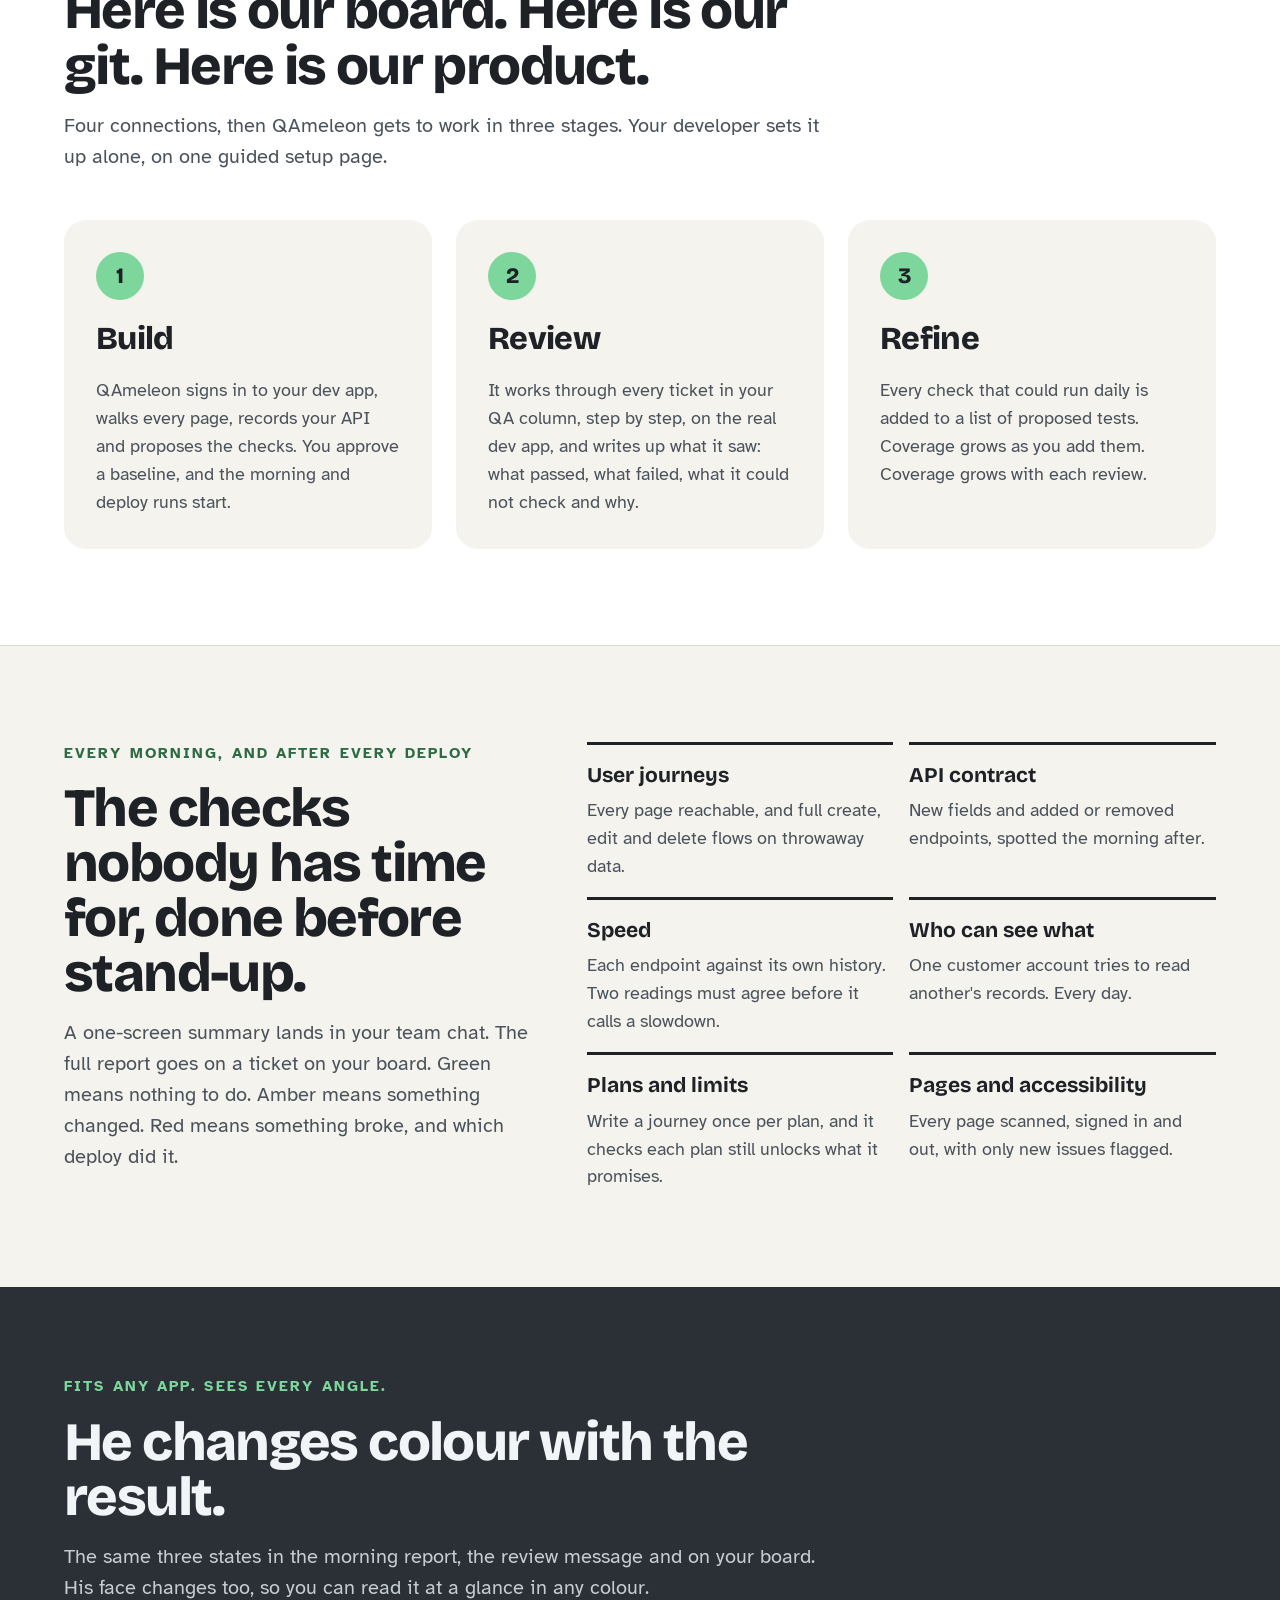
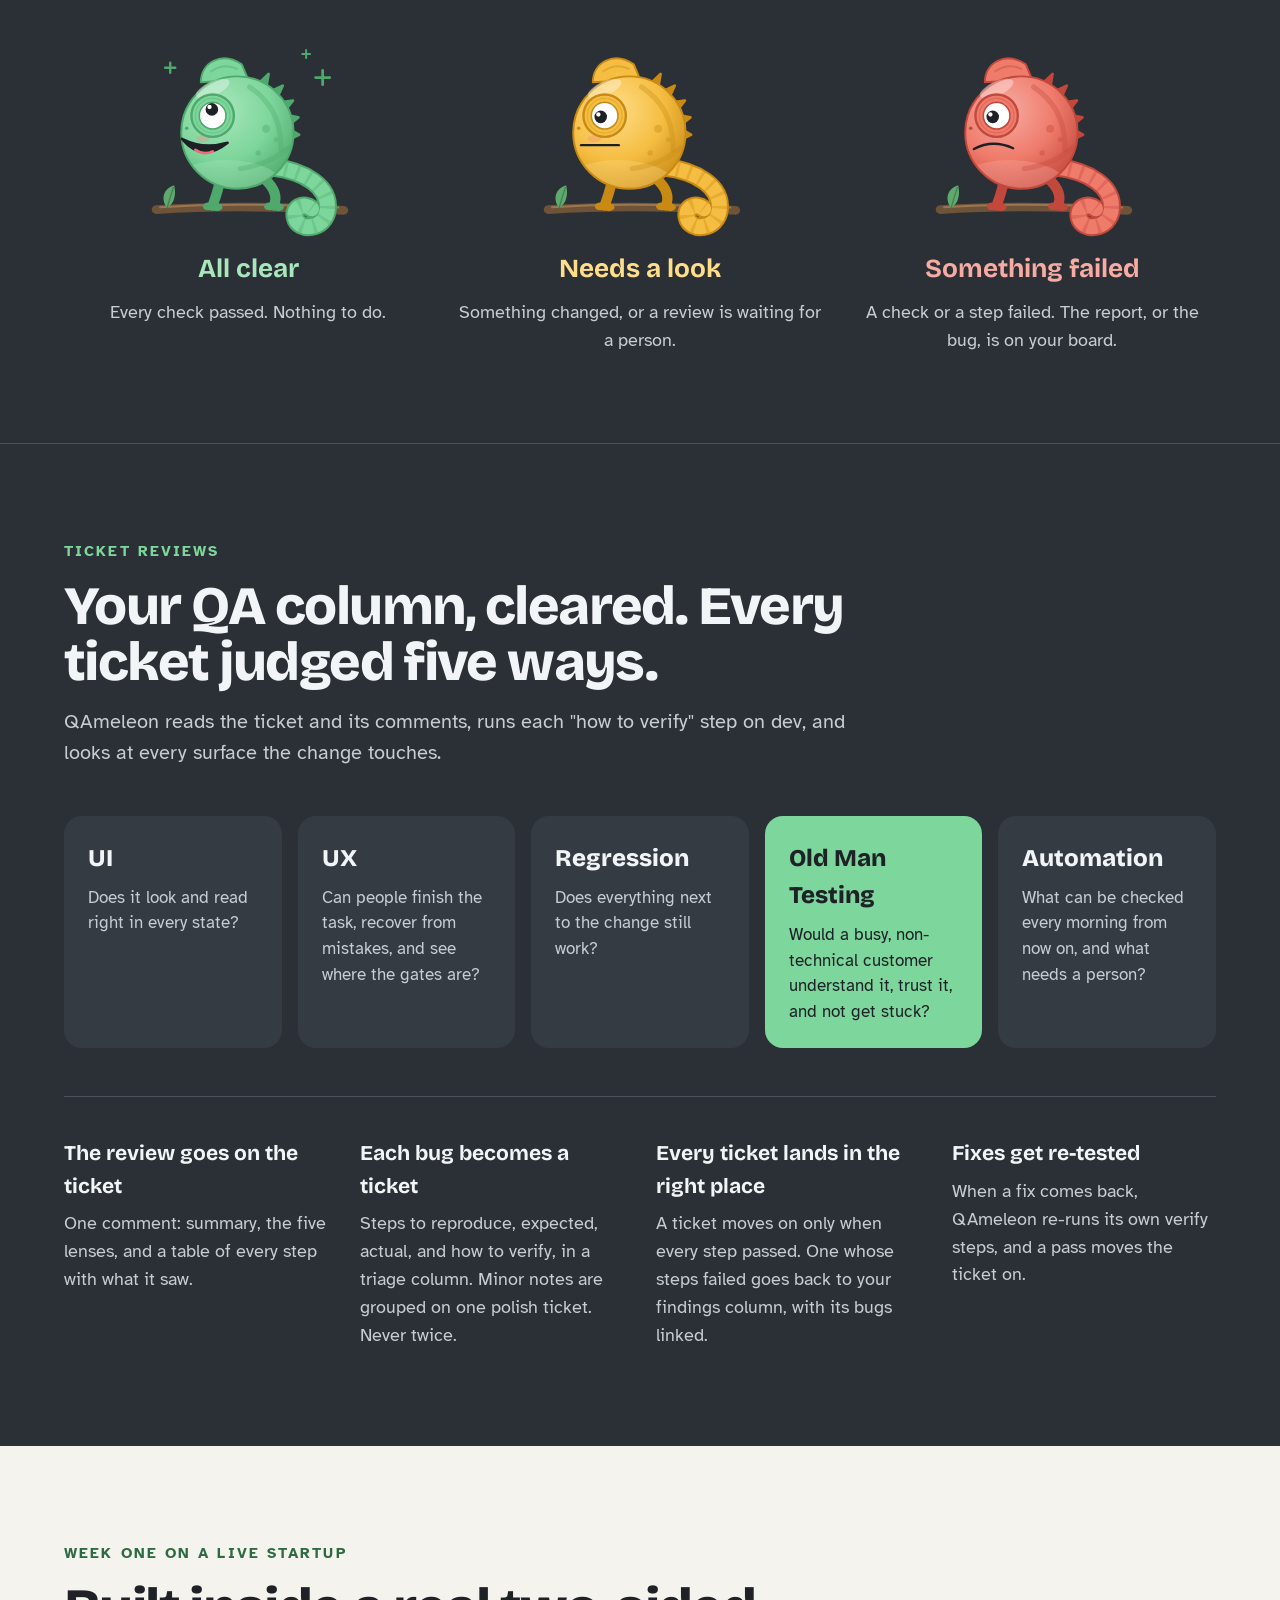
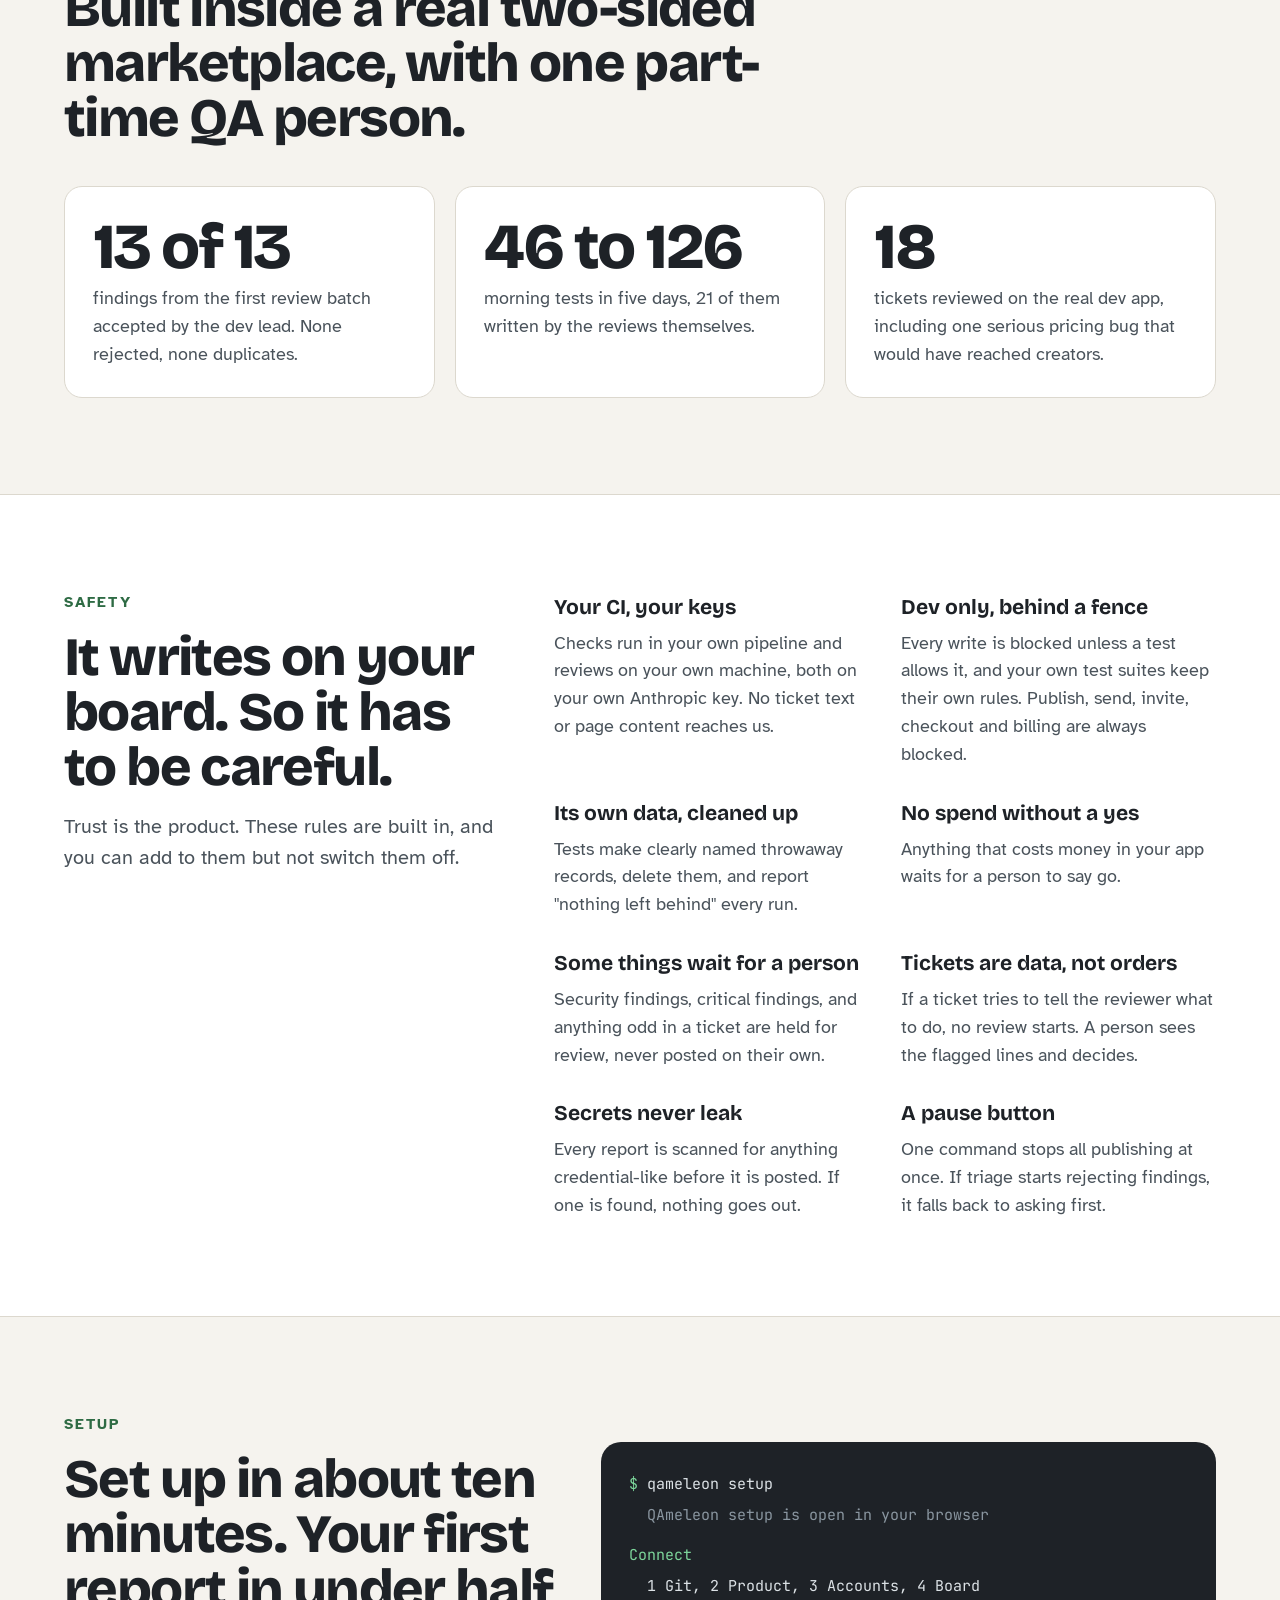
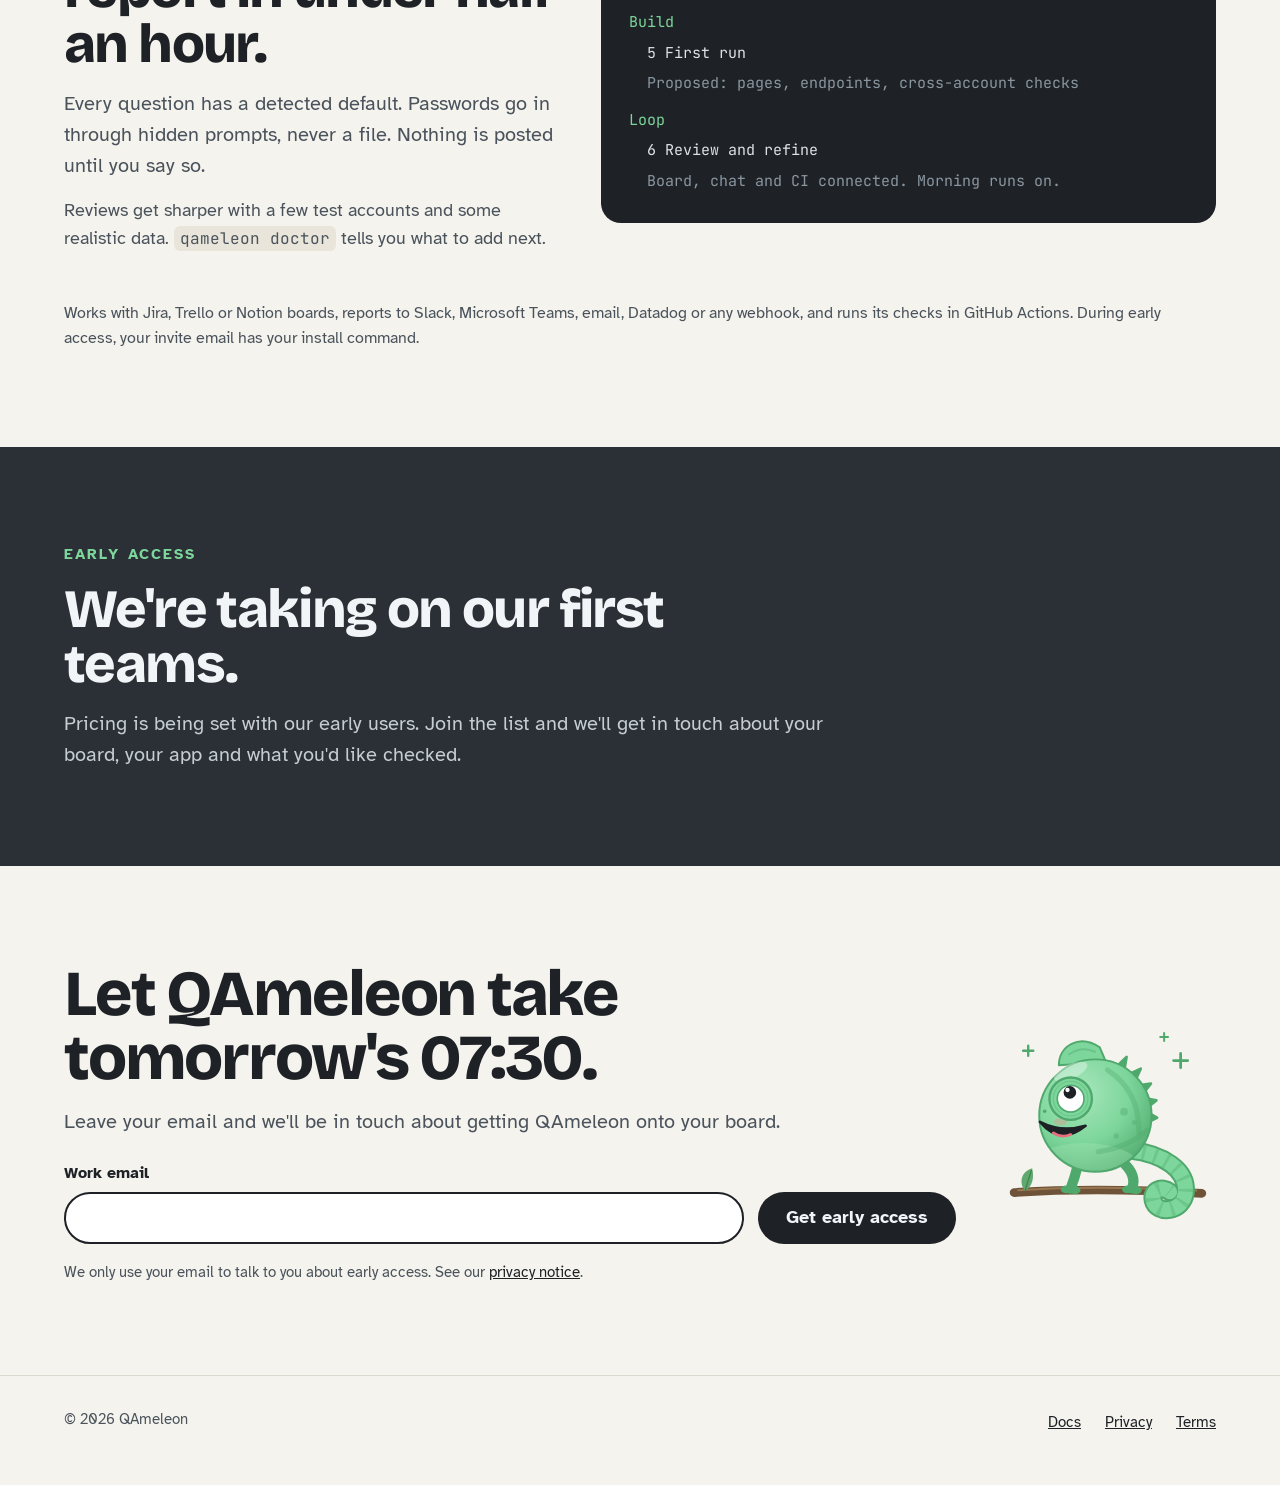
==== commit 88ee3973: "Site and Docs for engine 0.9.9: failed tickets go back to the findings column; install from the invi" ====
--- a/index.html
+++ b/index.html
@@ -352,7 +352,7 @@
 <div style="display: grid; grid-template-columns: repeat(auto-fit, minmax(min(250px, 100%), 1fr)); gap: 32px; border-top: 1px solid #4A535B; padding-top: 40px">
 <div style="display: flex; flex-direction: column; gap: 8px"><strong style="font-family: 'Bricolage Grotesque', system-ui, sans-serif; font-size: 21px">The review goes on the ticket</strong><span style="color: #C5CDD3">One comment: summary, the five lenses, and a table of every step with what it saw.</span></div>
 <div style="display: flex; flex-direction: column; gap: 8px"><strong style="font-family: 'Bricolage Grotesque', system-ui, sans-serif; font-size: 21px">Each bug becomes a ticket</strong><span style="color: #C5CDD3">Steps to reproduce, expected, actual, and how to verify, in a triage column. Minor notes are grouped on one polish ticket. Never twice.</span></div>
-<div style="display: flex; flex-direction: column; gap: 8px"><strong style="font-family: 'Bricolage Grotesque', system-ui, sans-serif; font-size: 21px">Real passes move on</strong><span style="color: #C5CDD3">Only when every step passed and nothing was blocked. Only forward, never back.</span></div>
+<div style="display: flex; flex-direction: column; gap: 8px"><strong style="font-family: 'Bricolage Grotesque', system-ui, sans-serif; font-size: 21px">Every ticket lands in the right place</strong><span style="color: #C5CDD3">A ticket moves on only when every step passed. One whose steps failed goes back to your findings column, with its bugs linked.</span></div>
 <div style="display: flex; flex-direction: column; gap: 8px"><strong style="font-family: 'Bricolage Grotesque', system-ui, sans-serif; font-size: 21px">Fixes get re-tested</strong><span style="color: #C5CDD3">When a fix comes back, QAmeleon re-runs its own verify steps, and a pass moves the ticket on.</span></div>
 </div>
 </div>
@@ -399,7 +399,7 @@
 </div>
 <div style="flex: 1.2 1 460px; min-width: 0; background: #1E2227; color: #DCE2E6; border-radius: 20px; padding: 28px; font-family: 'JetBrains Mono', ui-monospace, monospace; font-size: 15px; line-height: 1.9; overflow-x: auto">
 <div style="display: flex; flex-direction: column; gap: 2px">
-<span><span style="color: #7DD69B">$</span> npx qameleon setup</span>
+<span><span style="color: #7DD69B">$</span> qameleon setup</span>
 <span style="color: #8A96A0; padding-left: 2ch">QAmeleon setup is open in your browser</span>
 <span style="color: #7DD69B; padding-top: 10px">Connect</span>
 <span style="padding-left: 2ch">1 Git, 2 Product, 3 Accounts, 4 Board</span>
@@ -411,7 +411,7 @@
 <span style="color: #8A96A0; padding-left: 2ch">Board, chat and CI connected. Morning runs on.</span>
 </div>
 </div>
-<p style="flex: 1 1 100%; margin: 0; font-size: 16px; color: #4A535B">Works with Jira, Trello or Notion boards, reports to Slack, Microsoft Teams, email, Datadog or any webhook, and runs its checks in GitHub Actions.</p>
+<p style="flex: 1 1 100%; margin: 0; font-size: 16px; color: #4A535B">Works with Jira, Trello or Notion boards, reports to Slack, Microsoft Teams, email, Datadog or any webhook, and runs its checks in GitHub Actions. During early access, your invite email has your install command.</p>
 </section>
 
 <section id="pricing" aria-labelledby="pricing-h" style="background: #2B3036; color: #F2F5F7">
